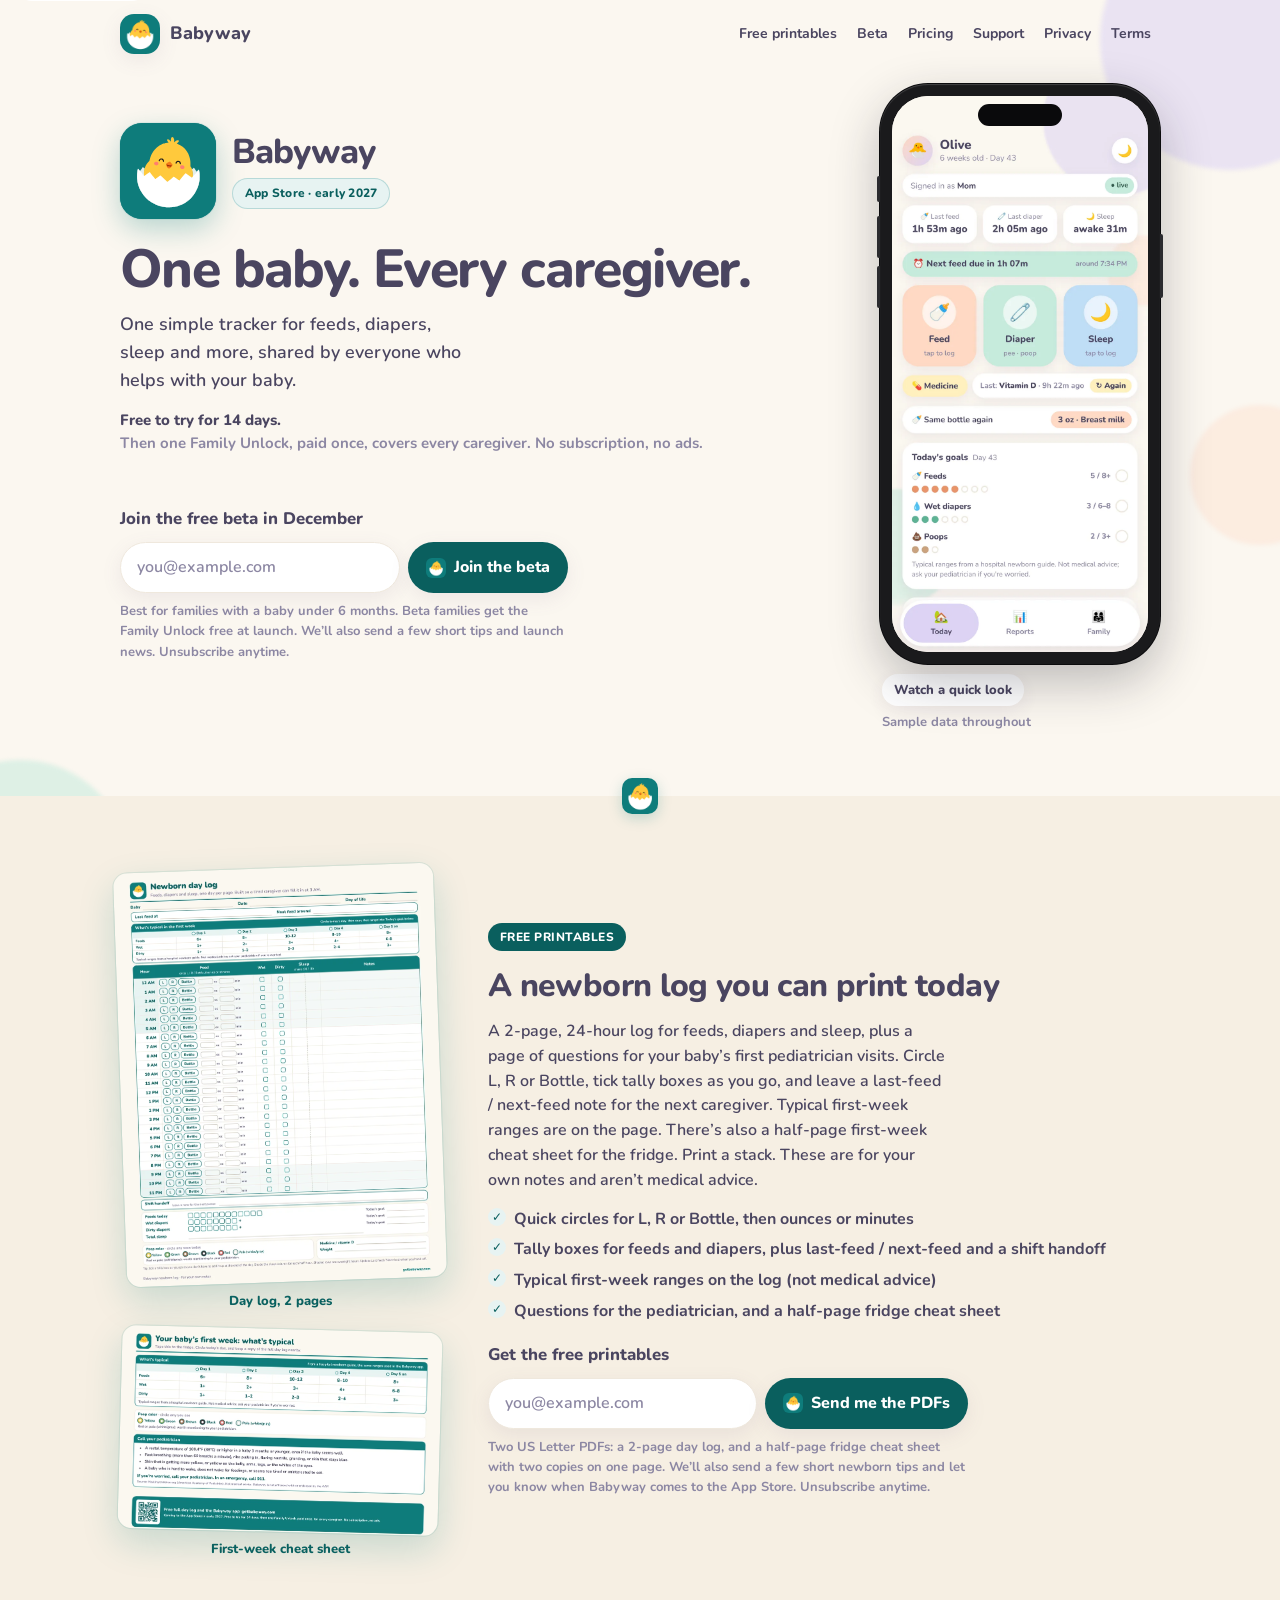
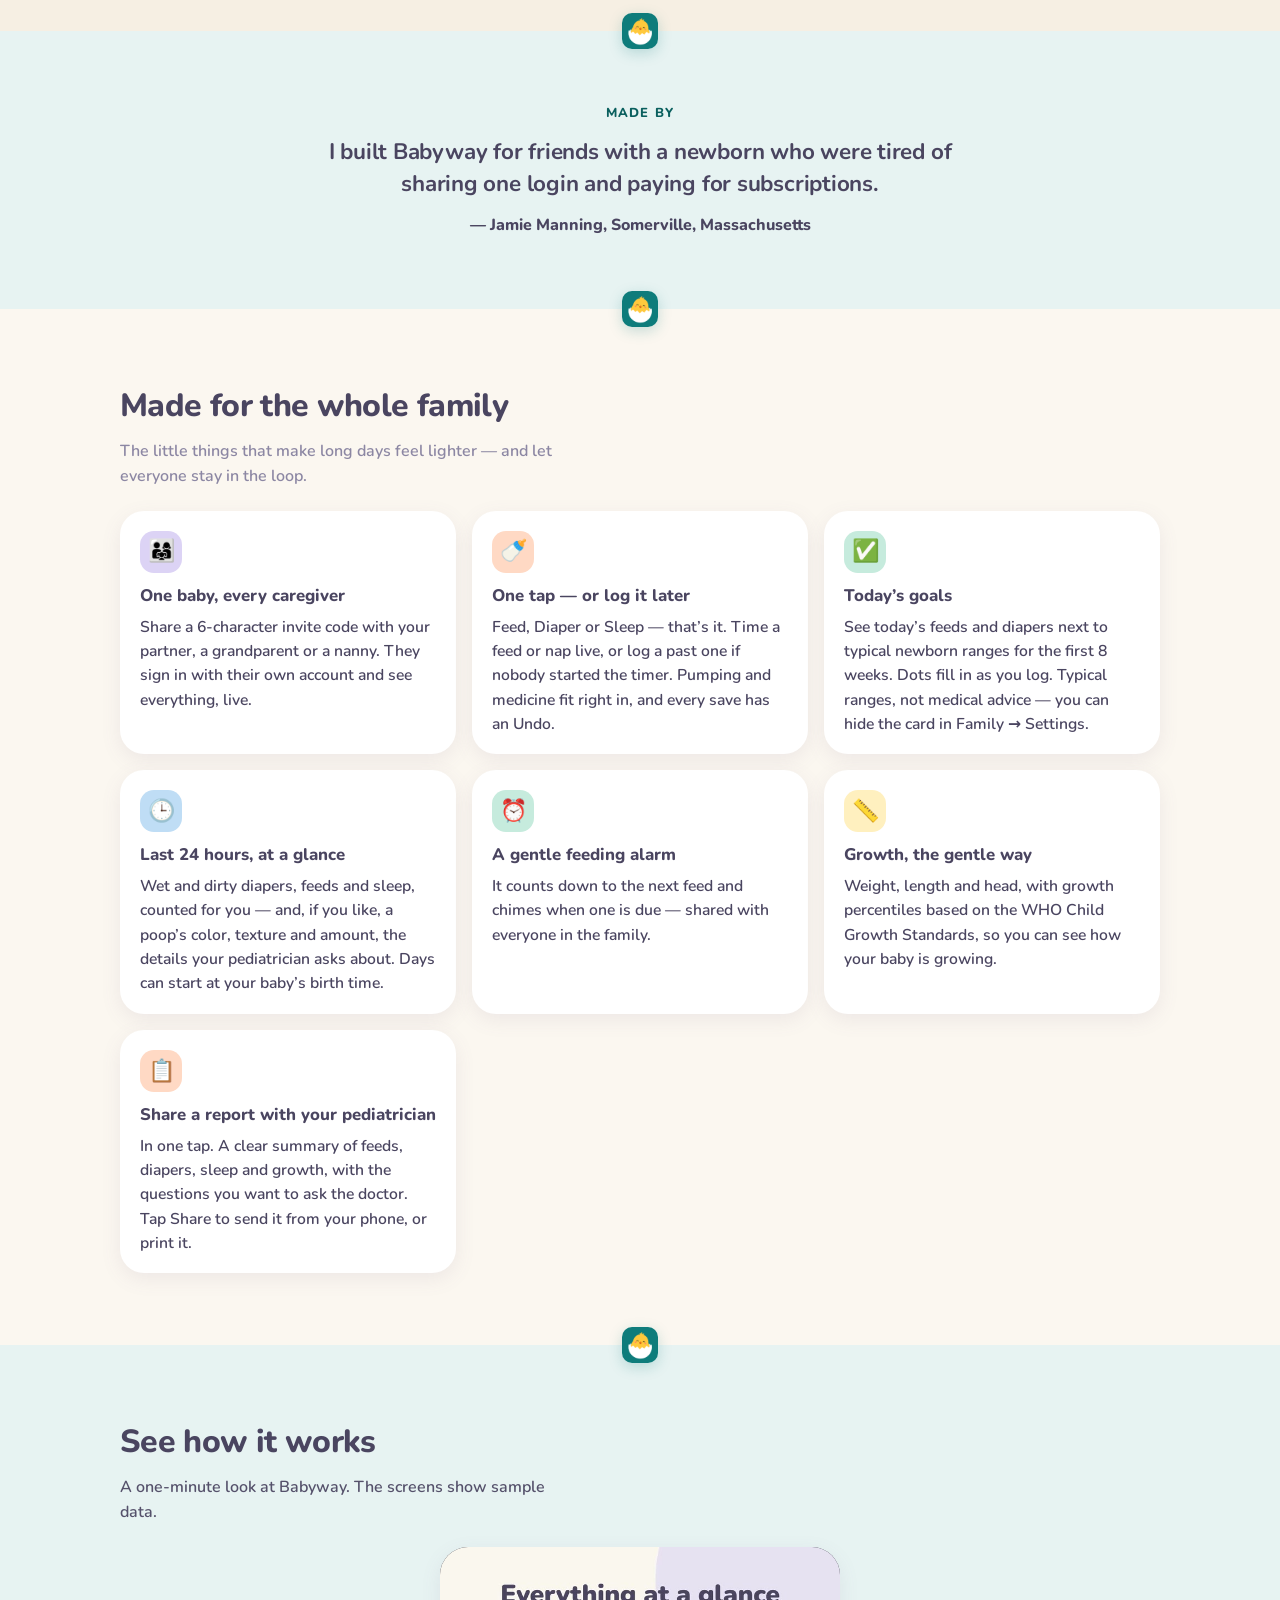
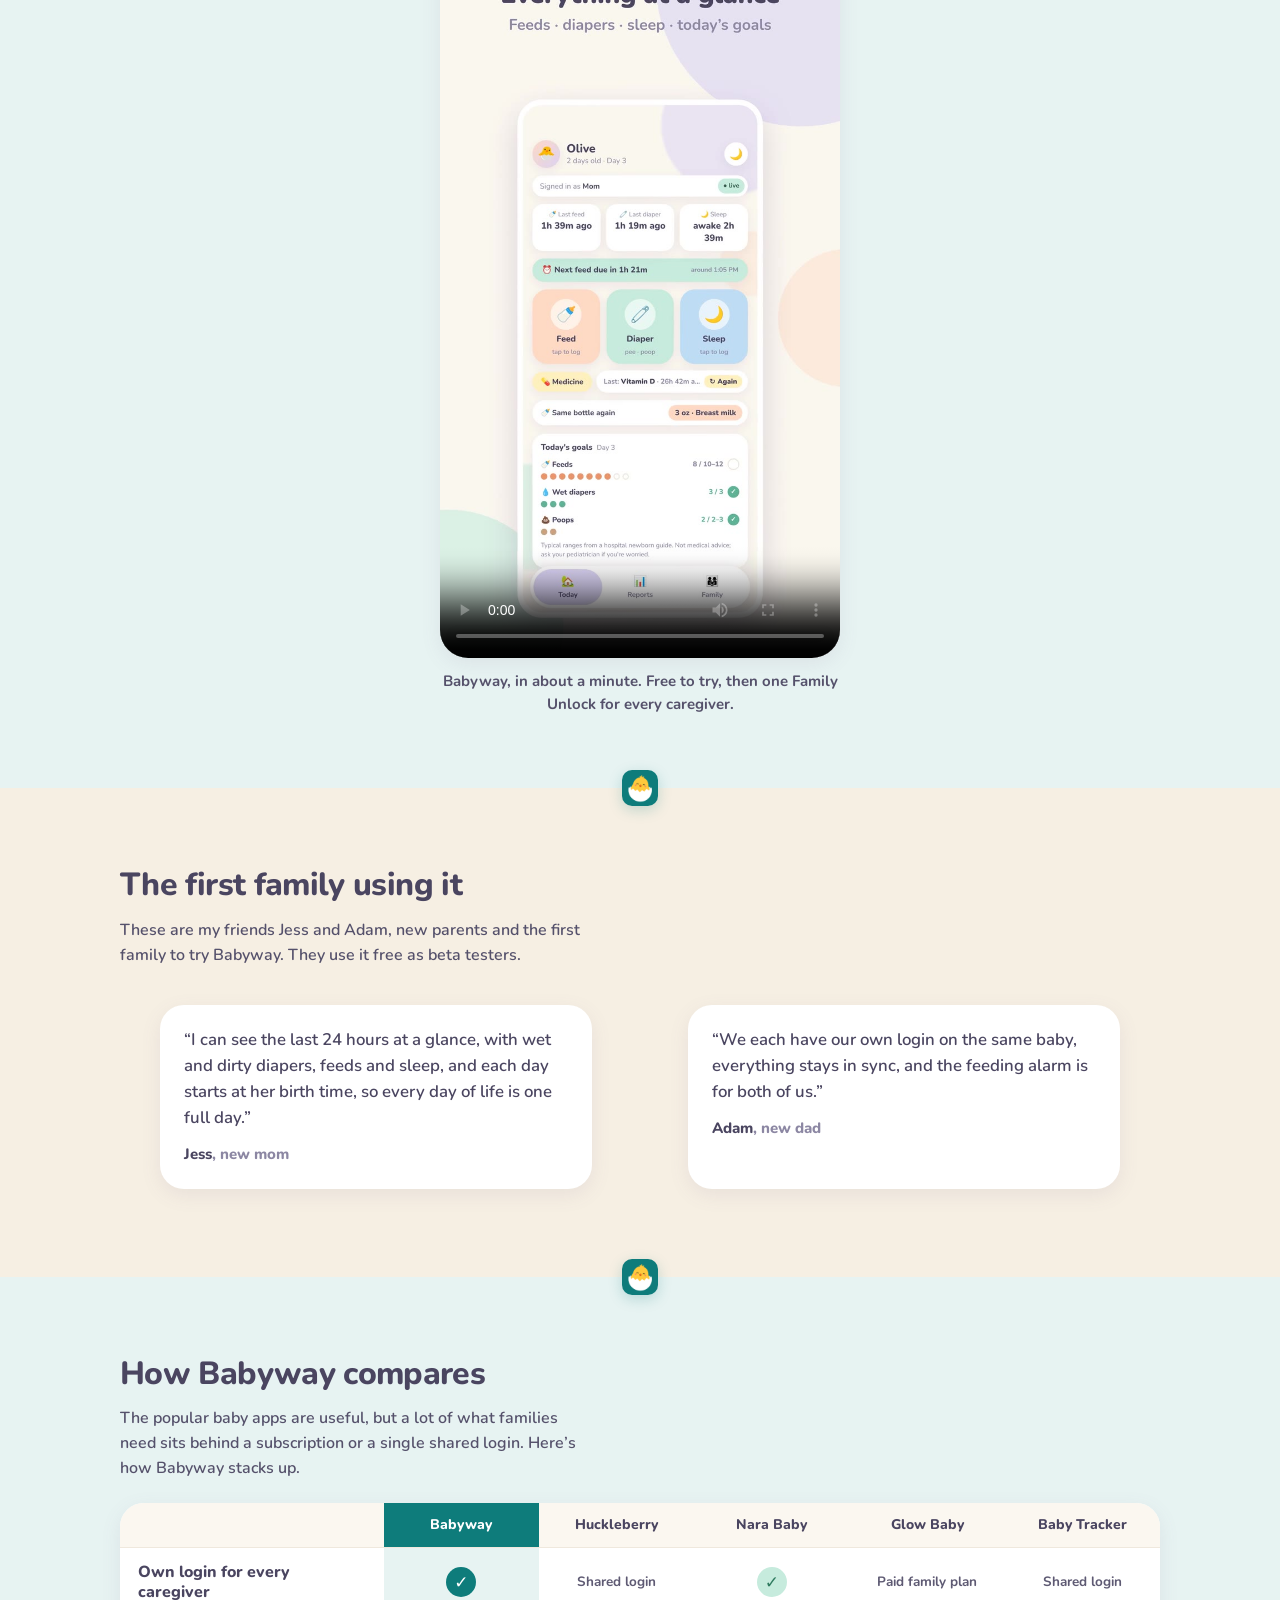
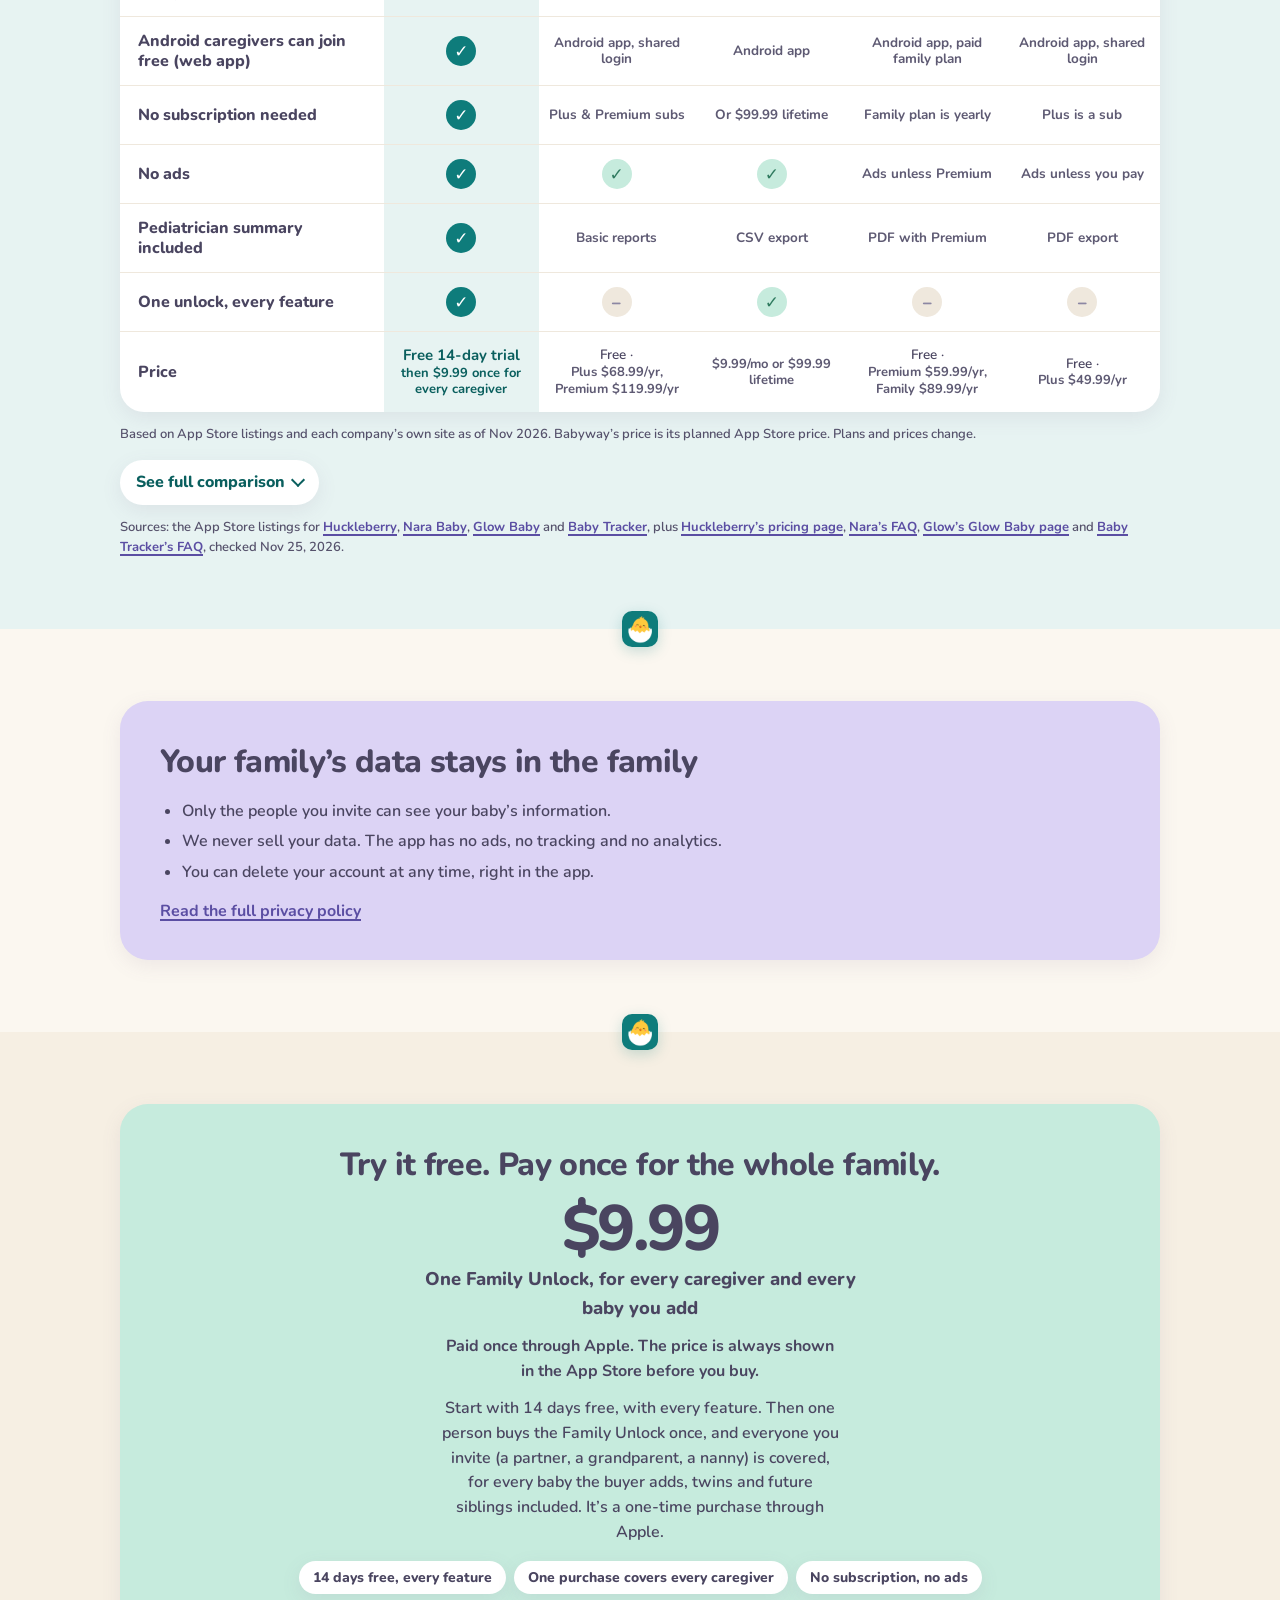
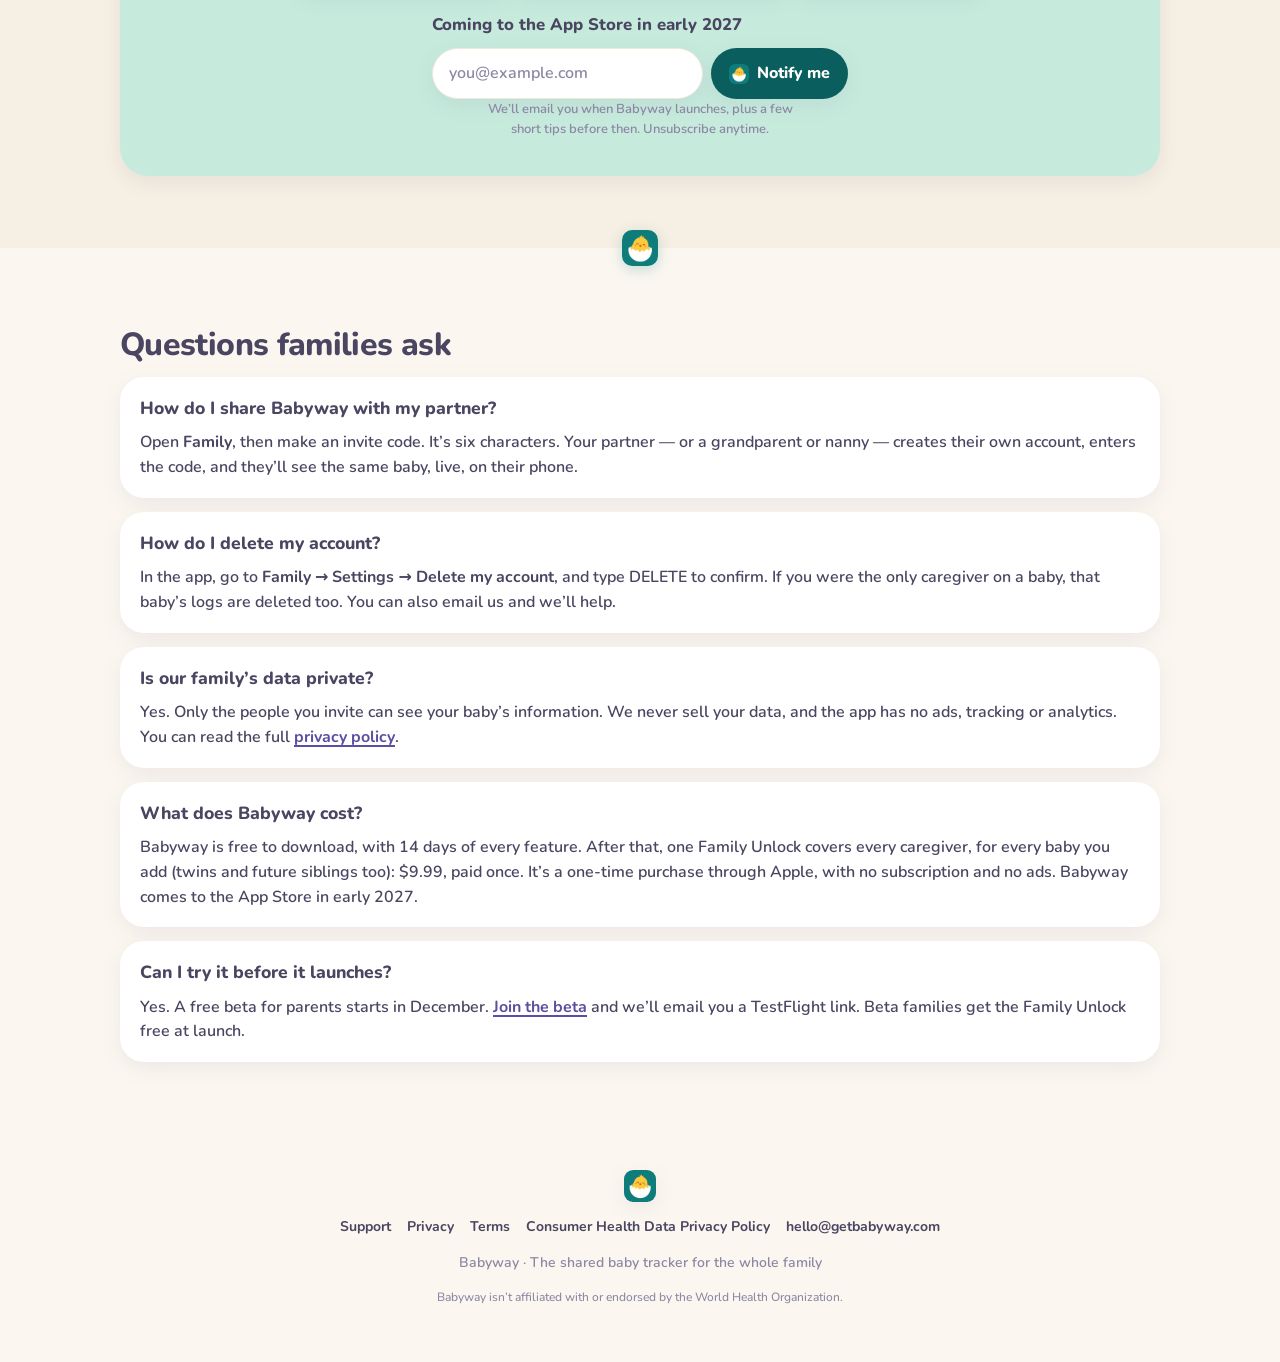
==== index.html @ 067d4baf "Ship newborn log v3 and the first-week fridge cheat sheet Replace the day-log PDF (same URL) with th" ====
<!DOCTYPE html>
<html lang="en">
<head>
<meta charset="UTF-8">
<meta name="viewport" content="width=device-width, initial-scale=1, viewport-fit=cover">
<meta name="color-scheme" content="light only">
<meta name="theme-color" content="#FBF7F0">
<meta name="theme-color" content="#FBF7F0" media="(prefers-color-scheme: light)">
<meta name="theme-color" content="#FBF7F0" media="(prefers-color-scheme: dark)">
<title>Babyway · The shared baby tracker for the whole family</title>
<meta name="description" content="Babyway is a simple baby tracker for feeds, diapers, sleep, pumping and medicine. One shared profile for every caregiver, with live timers or past-entry logging, daily goals for the first 8 weeks, live sync, a feeding alarm, growth charts and a pediatrician report you can share. Free to try for 14 days, then one Family Unlock covers every caregiver. Coming to the App Store in early 2027 · No subscription, no ads.">
<link rel="canonical" href="https://getbabyway.com/">
<meta property="og:type" content="website">
<meta property="og:site_name" content="Babyway">
<meta property="og:title" content="Babyway · The shared baby tracker for the whole family">
<meta property="og:description" content="One shared baby profile for every caregiver. Feeds, diapers and sleep in one tap. Free to try for 14 days, then one Family Unlock for the whole family. Coming to the App Store in early 2027 · No subscription, no ads.">
<meta property="og:url" content="https://getbabyway.com/">
<meta property="og:image" content="https://getbabyway.com/img/og-early-2027.png">
<meta property="og:image:width" content="1200">
<meta property="og:image:height" content="630">
<meta property="og:image:alt" content="Babyway — a simple, shared baby tracker for the whole family. Free to try, then one unlock for every caregiver. Coming to the App Store in early 2027.">
<meta name="twitter:card" content="summary_large_image">
<meta name="twitter:title" content="Babyway · The shared baby tracker for the whole family">
<meta name="twitter:description" content="One shared baby profile for every caregiver. Feeds, diapers and sleep in one tap. Free to try for 14 days, then one Family Unlock for the whole family. Coming to the App Store in early 2027 · No subscription, no ads.">
<meta name="twitter:image" content="https://getbabyway.com/img/og-early-2027.png">
<!-- Once the app is live on the App Store, uncomment the next line and replace APP_ID with the numeric Apple ID from App Store Connect (App Information → Apple ID). This shows Safari's "Open in App Store" banner on iPhone. Do not turn it on before that ID exists. -->
<!-- <meta name="apple-itunes-app" content="app-id=APP_ID"> -->
<link rel="icon" href="favicon.ico" sizes="any">
<link rel="icon" href="icons/icon-192.png" type="image/png">
<link rel="apple-touch-icon" href="icons/apple-touch-icon.png">
<link rel="stylesheet" href="styles.css?v=10">
</head>
<body>
<div class="blob b1" aria-hidden="true"></div>
<div class="blob b2" aria-hidden="true"></div>
<div class="blob b3" aria-hidden="true"></div>
<a class="skip" href="#main">Skip to content</a>

<div class="wrap">
  <header class="site-header">
    <a class="brand" href="./">
      <img src="icons/icon-192.png" width="40" height="40" alt="">
      Babyway
    </a>
    <nav aria-label="Primary">
      <a href="#printable">Free printables</a>
      <a href="#beta">Beta</a>
      <a href="#pricing">Pricing</a>
      <a href="support.html">Support</a>
      <a href="privacy.html">Privacy</a>
      <a href="terms.html">Terms</a>
    </nav>
  </header>
</div>

<main id="main">
  <section class="band band-hero">
    <div class="wrap hero">
      <div class="hero-copy">
        <div class="lockup">
          <img class="lockup-icon" src="icons/babyway-icon.svg" width="96" height="96" alt="The Babyway app icon: a smiling yellow chick on a teal background.">
          <div class="lockup-text">
            <p class="lockup-name">Babyway</p>
            <p class="coming-pill">App Store · early 2027</p>
          </div>
        </div>
        <h1>One baby. Every caregiver.</h1>
        <p class="lede">One simple tracker for feeds, diapers, sleep and more, shared by everyone who helps with your baby.</p>
        <p class="price-hint"><b>Free to try for 14 days.</b><br>Then one Family Unlock, paid once, covers every caregiver. No subscription, no ads.</p>
      </div>
      <div class="demo-wrap">
        <div class="iphone">
          <span class="iphone-btn iphone-silent" aria-hidden="true"></span>
          <span class="iphone-btn iphone-vol-up" aria-hidden="true"></span>
          <span class="iphone-btn iphone-vol-down" aria-hidden="true"></span>
          <span class="iphone-btn iphone-power" aria-hidden="true"></span>
          <div class="iphone-screen">
            <img id="demo-shot" src="img/shot-today.webp" width="800" height="1738" alt="Babyway’s Today screen, using sample data only: last feed, last diaper and sleep, today’s goals, and one-tap buttons for Feed, Diaper and Sleep.">
            <video id="demo" hidden muted loop playsinline preload="metadata" poster="img/demo-poster.jpg?v=5" width="780" height="1510" aria-label="A short looping look at Babyway, using sample data only: one-tap logging, today’s goals, logging a past feed, days that start at birth time, a feeding alarm, growth charts and a pediatrician summary.">
              <source src="img/demo-loop.mp4?v=5" type="video/mp4">
            </video>
          </div>
          <span class="iphone-island" aria-hidden="true"></span>
        </div>
        <button type="button" class="demo-toggle" data-for="demo">Watch a quick look</button>
        <p class="demo-note">Sample data throughout</p>
      </div>
      <form class="launch-form launch-form-hero" id="beta" data-source="beta" data-thanks="Thanks! You’re on the beta list. When the beta opens in December, we’ll email you a link to try Babyway with TestFlight, Apple’s app for testing new apps." novalidate>
        <p class="launch-heading">Join the free beta in December</p>
        <div class="launch-row">
          <label class="sr-only" for="launch-email-hero">Email address</label>
          <input type="email" id="launch-email-hero" name="email" required autocomplete="email" inputmode="email" placeholder="you@example.com" maxlength="254" spellcheck="false">
          <button type="submit">
            <img src="icons/icon-192.png" width="20" height="20" alt="">
            Join the beta
          </button>
        </div>
        <p class="launch-note">Best for families with a baby under 6 months. Beta families get the Family Unlock free at launch. We’ll also send a few short tips and launch news. Unsubscribe anytime.</p>
        <p class="launch-status" role="status" aria-live="polite"></p>
      </form>
    </div>
  </section>


  <section class="band band-warm" id="printable" aria-labelledby="printable-title">
    <div class="chick-mark" aria-hidden="true"><img src="icons/icon-192.png" width="36" height="36" alt=""></div>
    <div class="wrap printable">
      <div class="printable-previews">
        <figure class="printable-preview">
          <img src="img/newborn-log-preview.webp?v=2" width="935" height="1210" loading="lazy" alt="Preview of the free Babyway newborn day log: a 24-hour grid with circles for left, right or bottle, tally boxes, a last-feed and next-feed handoff, and typical first-week ranges.">
          <figcaption>Day log, 2 pages</figcaption>
        </figure>
        <figure class="printable-preview preview-sheet">
          <img src="img/first-week-cheat-sheet-preview.webp?v=1" width="935" height="592" loading="lazy" alt="Preview of the free Babyway first-week cheat sheet: typical feed and diaper ranges, a poop-color key, and a short list of when to call your pediatrician.">
          <figcaption>First-week cheat sheet</figcaption>
        </figure>
      </div>
      <div class="printable-copy">
        <p class="printable-kicker">Free printables</p>
        <h2 id="printable-title">A newborn log you can print today</h2>
        <p class="printable-lede">A 2-page, 24-hour log for feeds, diapers and sleep, plus a page of questions for your baby’s first pediatrician visits. Circle L, R or Bottle, tick tally boxes as you go, and leave a last-feed / next-feed note for the next caregiver. Typical first-week ranges are on the page. There’s also a half-page first-week cheat sheet for the fridge. Print a stack. These are for your own notes and aren’t medical advice.</p>
        <ul class="printable-list">
          <li>Quick circles for L, R or Bottle, then ounces or minutes</li>
          <li>Tally boxes for feeds and diapers, plus last-feed / next-feed and a shift handoff</li>
          <li>Typical first-week ranges on the log (not medical advice)</li>
          <li>Questions for the pediatrician, and a half-page fridge cheat sheet</li>
        </ul>
        <form class="launch-form launch-form-printable" data-source="printable-log" data-download="downloads/babyway-newborn-log.pdf" novalidate>
          <p class="launch-heading">Get the free printables</p>
          <div class="launch-row">
            <label class="sr-only" for="launch-email-printable">Email address</label>
            <input type="email" id="launch-email-printable" name="email" required autocomplete="email" inputmode="email" placeholder="you@example.com" maxlength="254" spellcheck="false">
            <button type="submit">
              <img src="icons/icon-192.png" width="20" height="20" alt="">
              Send me the PDFs
            </button>
          </div>
          <p class="launch-note">Two US Letter PDFs: a 2-page day log, and a half-page fridge cheat sheet with two copies on one page. We’ll also send a few short newborn tips and let you know when Babyway comes to the App Store. Unsubscribe anytime.</p>
          <p class="launch-status" role="status" aria-live="polite"></p>
          <p class="launch-download" hidden>
            <a href="downloads/babyway-newborn-log.pdf?v=3" download>Download the newborn log (PDF)</a>
            <a href="downloads/first-week-cheat-sheet.pdf?v=1" download>Download the first-week cheat sheet (PDF)</a>
          </p>
        </form>
      </div>
    </div>
  </section>

  <section class="band band-teal" aria-labelledby="madeby-title">
    <div class="chick-mark" aria-hidden="true"><img src="icons/icon-192.png" width="36" height="36" alt=""></div>
    <div class="wrap">
      <div class="madeby">
        <h2 id="madeby-title">Made by</h2>
        <blockquote>
          <p>I built Babyway for friends with a newborn who were tired of sharing one login and paying for subscriptions.</p>
          <footer>— Jamie Manning, Somerville, Massachusetts</footer>
        </blockquote>
      </div>
    </div>
  </section>

  <section class="band band-cream" aria-labelledby="features-title">
    <div class="chick-mark" aria-hidden="true"><img src="icons/icon-192.png" width="36" height="36" alt=""></div>
    <div class="wrap">
      <h2 id="features-title">Made for the whole family</h2>
      <p class="intro">The little things that make long days feel lighter — and let everyone stay in the loop.</p>
      <div class="features">
        <article class="feature">
          <div class="icon i-lav" aria-hidden="true">👨‍👩‍👧</div>
          <h3>One baby, every caregiver</h3>
          <p>Share a 6-character invite code with your partner, a grandparent or a nanny. They sign in with their own account and see everything, live.</p>
        </article>
        <article class="feature">
          <div class="icon i-peach" aria-hidden="true">🍼</div>
          <h3>One tap — or log it later</h3>
          <p>Feed, Diaper or Sleep — that’s it. Time a feed or nap live, or log a past one if nobody started the timer. Pumping and medicine fit right in, and every save has an Undo.</p>
        </article>
        <article class="feature">
          <div class="icon i-mint" aria-hidden="true">✅</div>
          <h3>Today’s goals</h3>
          <p>See today’s feeds and diapers next to typical newborn ranges for the first 8 weeks. Dots fill in as you log. Typical ranges, not medical advice — you can hide the card in Family → Settings.</p>
        </article>
        <article class="feature">
          <div class="icon i-blue" aria-hidden="true">🕒</div>
          <h3>Last 24 hours, at a glance</h3>
          <p>Wet and dirty diapers, feeds and sleep, counted for you — and, if you like, a poop’s color, texture and amount, the details your pediatrician asks about. Days can start at your baby’s birth time.</p>
        </article>
        <article class="feature">
          <div class="icon i-mint" aria-hidden="true">⏰</div>
          <h3>A gentle feeding alarm</h3>
          <p>It counts down to the next feed and chimes when one is due — shared with everyone in the family.</p>
        </article>
        <article class="feature">
          <div class="icon i-yellow" aria-hidden="true">📏</div>
          <h3>Growth, the gentle way</h3>
          <p>Weight, length and head, with growth percentiles based on the WHO Child Growth Standards, so you can see how your baby is growing.</p>
        </article>
        <article class="feature">
          <div class="icon i-peach" aria-hidden="true">📋</div>
          <h3>Share a report with your pediatrician</h3>
          <p>In one tap. A clear summary of feeds, diapers, sleep and growth, with the questions you want to ask the doctor. Tap Share to send it from your phone, or print it.</p>
        </article>
      </div>
    </div>
  </section>

  <section class="band band-teal" aria-labelledby="film-title">
    <div class="chick-mark" aria-hidden="true"><img src="icons/icon-192.png" width="36" height="36" alt=""></div>
    <div class="wrap">
      <h2 id="film-title">See how it works</h2>
      <p class="intro">A one-minute look at Babyway. The screens show sample data.</p>
      <figure class="film">
        <video controls playsinline preload="metadata" poster="video/explainer-poster.jpg?v=7" width="720" height="1280">
          <source src="video/explainer.mp4?v=7" type="video/mp4">
          Sorry, your browser can’t play this video.
        </video>
        <figcaption>Babyway, in about a minute. Free to try, then one Family Unlock for every caregiver.</figcaption>
      </figure>
    </div>
  </section>

  <section class="band band-warm testimonials" id="testimonials" aria-labelledby="testimonials-title">
    <div class="chick-mark" aria-hidden="true"><img src="icons/icon-192.png" width="36" height="36" alt=""></div>
    <div class="wrap">
      <h2 id="testimonials-title">The first family using it</h2>
      <p class="intro">These are my friends Jess and Adam, new parents and the first family to try Babyway. They use it free as beta testers.</p>
      <div class="quotes">
        <blockquote class="quote">
          <p>I can see the last 24 hours at a glance, with wet and dirty diapers, feeds and sleep, and each day starts at her birth time, so every day of life is one full day.</p>
          <footer><cite>Jess</cite>, new mom</footer>
        </blockquote>
        <blockquote class="quote">
          <p>We each have our own login on the same baby, everything stays in sync, and the feeding alarm is for both of us.</p>
          <footer><cite>Adam</cite>, new dad</footer>
        </blockquote>
      </div>
    </div>
  </section>

  <section class="band band-teal" aria-labelledby="compare-title">
    <div class="chick-mark" aria-hidden="true"><img src="icons/icon-192.png" width="36" height="36" alt=""></div>
    <div class="wrap">
      <h2 id="compare-title">How Babyway compares</h2>
      <p class="intro">The popular baby apps are useful, but a lot of what families need sits behind a subscription or a single shared login. Here’s how Babyway stacks up.</p>
<!--
  Comparison sources, checked November 25, 2026. Re-check before changing any cell.
  Huckleberry
    - App Store listing (description + in-app purchases: Plus $11.99/mo or $68.99/yr, Premium $14.99/mo or $119.99/yr): https://apps.apple.com/us/app/huckleberry-baby-tracker/id1169136078
    - Pricing page + FAQ ("caregivers can sign in to the same account on each phone"; subscriptions auto-renew; Enhanced Reports are Plus/Premium): https://huckleberrycare.com/pricing
    - No ads: Google Play listing shows no "Contains ads" label: https://play.google.com/store/apps/details?id=com.huckleberry_labs.app
  Nara Baby
    - FAQ ($9.99/month or $99.99 one-time lifetime; 7-day trial, can't add new logs without paying; unlimited caregivers; each user should register their own email and password; ad-free; no additional premium tiers; CSV export): https://nara.com/pages/nara-baby-app-faqs
    - App Store listing: https://apps.apple.com/us/app/nara-baby-pregnancy-tracker/id1444639029
  Glow Baby
    - App Store listing (Premium $59.99/yr, $29.99/3 mo, $79.99 lifetime; auto-renewing): https://apps.apple.com/us/app/glow-baby-tracker-growth-app/id1077177456
    - Glow Baby page + FAQ (Premium = ad-free experience and PDF/CSV export; a Premium Family Plan, about $90/yr, is required to add a second caregiver): https://wp.glowing.com/glow-baby-app
    - Help center, Family Plan $89.99/yr: https://prod-zammad.glowing.net/help/en-us/25-premium-related-questions/119-how-much-does-glow-premium-cost
    - Help center, caregiver needs Premium Family Plan: https://prod-zammad.glowing.net/help/en-us/24-partner-caregiver/110-do-i-have-to-have-a-premium-subscription-to-add-a-caregiver
  Baby Tracker (Nighp)
    - App Store listing (core tracking free; Plus is an auto-renewing subscription that adds ad-free tracking + cues; Remove Ads $4.99, Plus $5.99/mo or $49.99/yr; export records as PDF): https://apps.apple.com/us/app/baby-tracker-newborn-log/id779656557
    - FAQ (sync: every device joins the sync group with the same email and password; full version removes ads): https://nighp.com/babytracker/babytracker_faq.html
  Android apps (checked Nov 25, 2026): Huckleberry https://play.google.com/store/apps/details?id=com.huckleberry_labs.app ; Nara Baby https://play.google.com/store/apps/details?id=com.naraorganics.nara ; Glow Baby https://play.google.com/store/apps/details?id=com.glow.android.baby ; Baby Tracker (Nighp) https://play.google.com/store/apps/details?id=com.nighp.babytracker_android (FAQ: syncs iOS and Android devices in one sync group).
  Babyway: free 14-day trial, then one Family Unlock (in-app purchase) for every caregiver and every baby the buyer adds; no ads; own account per caregiver with invite code; pediatrician summary. Android caregivers join with an invite code in the free web app (https://jamiejmann.github.io/little-days/), tested end to end on Nov 25, 2026 with throwaway accounts (Pixel 7 emulation: sign up, join, log); caregivers never pay under the Family Unlock plan.
  Not added yet: "Export all your data anytime". The iOS app's CSV button does nothing in shipped builds and only exported 31 days; fixed on little-days branch ios-export-fix, not shipped.
-->
      <div class="checks" role="table" aria-labelledby="compare-title" aria-describedby="checks-foot">
        <div class="checks-head" role="row">
          <span class="checks-corner" role="columnheader"><span class="sr-only">What you get</span></span>
          <span class="is-us" role="columnheader">Babyway</span>
          <span role="columnheader">Huckle&shy;berry</span>
          <span role="columnheader">Nara Baby</span>
          <span role="columnheader">Glow Baby</span>
          <span role="columnheader">Baby Tracker</span>
        </div>
        <div class="checks-row" role="row">
          <span class="checks-label" role="rowheader">Own login for every caregiver</span>
          <span class="is-us" role="cell"><i class="yes" aria-hidden="true">✓</i><span class="sr-only">Yes</span></span>
          <span role="cell"><em>Shared login</em></span>
          <span role="cell"><i class="yes" aria-hidden="true">✓</i><span class="sr-only">Yes</span></span>
          <span role="cell"><em>Paid family plan</em></span>
          <span role="cell"><em>Shared login</em></span>
        </div>
        <div class="checks-row" role="row">
          <span class="checks-label" role="rowheader">Android caregivers can join free (web app)</span>
          <span class="is-us" role="cell"><i class="yes" aria-hidden="true">✓</i><span class="sr-only">Yes, in the free web app</span></span>
          <span role="cell"><em>Android app, shared login</em></span>
          <span role="cell"><em>Android app</em></span>
          <span role="cell"><em>Android app, paid family plan</em></span>
          <span role="cell"><em>Android app, shared login</em></span>
        </div>
        <div class="checks-row" role="row">
          <span class="checks-label" role="rowheader">No subscription needed</span>
          <span class="is-us" role="cell"><i class="yes" aria-hidden="true">✓</i><span class="sr-only">Yes</span></span>
          <span role="cell"><em>Plus &amp; Premium subs</em></span>
          <span role="cell"><em>Or $99.99 lifetime</em></span>
          <span role="cell"><em>Family plan is yearly</em></span>
          <span role="cell"><em>Plus is a sub</em></span>
        </div>
        <div class="checks-row" role="row">
          <span class="checks-label" role="rowheader">No ads</span>
          <span class="is-us" role="cell"><i class="yes" aria-hidden="true">✓</i><span class="sr-only">Yes</span></span>
          <span role="cell"><i class="yes" aria-hidden="true">✓</i><span class="sr-only">Yes</span></span>
          <span role="cell"><i class="yes" aria-hidden="true">✓</i><span class="sr-only">Yes</span></span>
          <span role="cell"><em>Ads unless Premium</em></span>
          <span role="cell"><em>Ads unless you pay</em></span>
        </div>
        <div class="checks-row" role="row">
          <span class="checks-label" role="rowheader">Pediatrician summary included</span>
          <span class="is-us" role="cell"><i class="yes" aria-hidden="true">✓</i><span class="sr-only">Yes</span></span>
          <span role="cell"><em>Basic reports</em></span>
          <span role="cell"><em>CSV export</em></span>
          <span role="cell"><em>PDF with Premium</em></span>
          <span role="cell"><em>PDF export</em></span>
        </div>
        <div class="checks-row" role="row">
          <span class="checks-label" role="rowheader">One unlock, every feature</span>
          <span class="is-us" role="cell"><i class="yes" aria-hidden="true">✓</i><span class="sr-only">Yes</span></span>
          <span role="cell"><i class="no" aria-hidden="true">–</i><span class="sr-only">No, Plus and Premium tiers</span></span>
          <span role="cell"><i class="yes" aria-hidden="true">✓</i><span class="sr-only">Yes, once you pay</span></span>
          <span role="cell"><i class="no" aria-hidden="true">–</i><span class="sr-only">No, Premium tier</span></span>
          <span role="cell"><i class="no" aria-hidden="true">–</i><span class="sr-only">No, Plus tier</span></span>
        </div>
        <div class="checks-row checks-price" role="row">
          <span class="checks-label" role="rowheader">Price</span>
          <!-- Babyway's price: the ONLY place it appears in this comparison. Edit here if pricing changes. -->
          <span class="is-us" role="cell"><b>Free 14-day trial</b> <small>then $9.99 once for every caregiver</small></span>
          <span role="cell">Free · <small>Plus $68.99/yr, Premium $119.99/yr</small></span>
          <span role="cell"><small>$9.99/mo or $99.99 lifetime</small></span>
          <span role="cell">Free · <small>Premium $59.99/yr, Family $89.99/yr</small></span>
          <span role="cell">Free · <small>Plus $49.99/yr</small></span>
        </div>
      </div>
      <p class="compare-caption" id="checks-foot">Based on App Store listings and each company’s own site as of Nov 2026. Babyway’s price is its planned App Store price. Plans and prices change.</p>

      <details class="compare-details">
        <summary>See full comparison</summary>
        <div class="detail-cards">
          <article class="detail-card is-us">
            <h3>Babyway</h3>
            <dl>
              <dt>Caregivers</dt><dd>Each person signs in with their <b>own account</b> and joins with a 6-character invite code.</dd>
              <dt>What’s included</dt><dd>Feeds, diapers, sleep, pumping and medicine (live timer or log a past entry), last-24-hour counts, daily goals for the first 8 weeks, a feeding alarm, growth charts and a pediatrician summary.</dd>
              <dt>Ads and upgrades</dt><dd>No ads, no subscriptions. Free for 14 days, then one Family Unlock covers every caregiver, for every baby you add (twins and future siblings too).</dd>
            </dl>
          </article>
          <article class="detail-card">
            <h3>Huckleberry</h3>
            <dl>
              <dt>Caregivers</dt><dd>Free sync across phones. Caregivers sign in to the <b>same account</b> on each phone.</dd>
              <dt>What’s included</dt><dd>Free tracking for sleep, feeds, diapers, pumping and more, with basic reports. SweetSpot sleep predictions, Insights, Enhanced Reports and AI logging need Plus; the Berry AI chat and sleep plans need Premium.</dd>
              <dt>Ads and upgrades</dt><dd>No ads. Plus ($11.99/mo or $68.99/yr) and Premium ($14.99/mo or $119.99/yr) auto-renew.</dd>
            </dl>
          </article>
          <article class="detail-card">
            <h3>Nara Baby</h3>
            <dl>
              <dt>Caregivers</dt><dd>Unlimited caregivers, each with their own login. One plan covers the family.</dd>
              <dt>What’s included</dt><dd>Everything, once you pay. After the 7-day trial you can view and export old logs but can’t add new ones without a plan.</dd>
              <dt>Ads and upgrades</dt><dd>No ads, no extra tiers. $9.99 a month or $99.99 lifetime.</dd>
            </dl>
          </article>
          <article class="detail-card">
            <h3>Glow Baby</h3>
            <dl>
              <dt>Caregivers</dt><dd>Adding a second caregiver needs the Premium Family Plan ($89.99/yr). Each caregiver then has their own login.</dd>
              <dt>What’s included</dt><dd>Free tracking for feeds, diapers, sleep, pumping and growth. Reports, PDF/CSV export and an ad-free experience come with Premium.</dd>
              <dt>Ads and upgrades</dt><dd>Free version has ads. Premium is $59.99/yr or $29.99 per 3 months (auto-renew), or $79.99 lifetime.</dd>
            </dl>
          </article>
          <article class="detail-card">
            <h3>Baby Tracker <span class="by">by Nighp</span></h3>
            <dl>
              <dt>Caregivers</dt><dd>Free sync: every phone joins the same sync group with the <b>same email and password</b>.</dd>
              <dt>What’s included</dt><dd>Free tracking for feeds, sleep, diapers, pumping and growth, with PDF reports. Personalized timing cues need Plus.</dd>
              <dt>Ads and upgrades</dt><dd>Free version has ads. Remove Ads is $4.99; Plus ($5.99/mo or $49.99/yr) is an auto-renewing subscription.</dd>
            </dl>
          </article>
        </div>
      </details>
      <p class="compare-note">Sources: the App Store listings for <a href="https://apps.apple.com/us/app/huckleberry-baby-tracker/id1169136078">Huckleberry</a>, <a href="https://apps.apple.com/us/app/nara-baby-pregnancy-tracker/id1444639029">Nara Baby</a>, <a href="https://apps.apple.com/us/app/glow-baby-tracker-growth-app/id1077177456">Glow Baby</a> and <a href="https://apps.apple.com/us/app/baby-tracker-newborn-log/id779656557">Baby Tracker</a>, plus <a href="https://huckleberrycare.com/pricing">Huckleberry’s pricing page</a>, <a href="https://nara.com/pages/nara-baby-app-faqs">Nara’s FAQ</a>, <a href="https://wp.glowing.com/glow-baby-app">Glow’s Glow Baby page</a> and <a href="https://nighp.com/babytracker/babytracker_faq.html">Baby Tracker’s FAQ</a>, checked Nov 25, 2026.</p>
    </div>
  </section>

  <section class="band band-cream" aria-labelledby="privacy-title">
    <div class="chick-mark" aria-hidden="true"><img src="icons/icon-192.png" width="36" height="36" alt=""></div>
    <div class="wrap">
      <div class="privacy">
        <h2 id="privacy-title">Your family’s data stays in the family</h2>
        <ul>
          <li>Only the people you invite can see your baby’s information.</li>
          <li>We never sell your data. The app has no ads, no tracking and no analytics.</li>
          <li>You can delete your account at any time, right in the app.</li>
        </ul>
        <p><a href="privacy.html">Read the full privacy policy</a></p>
      </div>
    </div>
  </section>

  <section class="band band-warm" id="pricing" aria-labelledby="price-title">
    <div class="chick-mark" aria-hidden="true"><img src="icons/icon-192.png" width="36" height="36" alt=""></div>
    <div class="wrap">
      <div class="pricing">
        <h2 id="price-title">Try it free. Pay once for the whole family.</h2>
        <p class="amount">$9.99</p>
        <p class="once">One Family Unlock, for every caregiver and every baby you add</p>
        <p class="founding">Paid once through Apple. The price is always shown in the App Store before you buy.</p>
        <p>Start with 14 days free, with every feature. Then one person buys the Family Unlock once, and everyone you invite (a partner, a grandparent, a nanny) is covered, for every baby the buyer adds, twins and future siblings included. It’s a one-time purchase through Apple.</p>
        <ul>
          <li>14 days free, every feature</li>
          <li>One purchase covers every caregiver</li>
          <li>No subscription, no ads</li>
        </ul>
        <form class="launch-form" id="notify" data-source="pricing" novalidate>
          <h3 class="launch-heading">Coming to the App Store in early 2027</h3>
          <div class="launch-row">
            <label class="sr-only" for="launch-email-pricing">Email address</label>
            <input type="email" id="launch-email-pricing" name="email" required autocomplete="email" inputmode="email" placeholder="you@example.com" maxlength="254" spellcheck="false">
            <button type="submit">
              <img src="icons/icon-192.png" width="20" height="20" alt="">
              Notify me
            </button>
          </div>
          <p class="launch-note">We’ll email you when Babyway launches, plus a few short tips before then. Unsubscribe anytime.</p>
          <p class="launch-status" role="status" aria-live="polite"></p>
        </form>
      </div>
    </div>
  </section>

  <section class="band band-cream" id="faq" aria-labelledby="faq-title">
    <div class="chick-mark" aria-hidden="true"><img src="icons/icon-192.png" width="36" height="36" alt=""></div>
    <div class="wrap">
      <h2 id="faq-title">Questions families ask</h2>
      <div class="faq">
        <article class="faq-item">
          <h3>How do I share Babyway with my partner?</h3>
          <p>Open <b>Family</b>, then make an invite code. It’s six characters. Your partner — or a grandparent or nanny — creates their own account, enters the code, and they’ll see the same baby, live, on their phone.</p>
        </article>
        <article class="faq-item">
          <h3>How do I delete my account?</h3>
          <p>In the app, go to <b>Family → Settings → Delete my account</b>, and type DELETE to confirm. If you were the only caregiver on a baby, that baby’s logs are deleted too. You can also email us and we’ll help.</p>
        </article>
        <article class="faq-item">
          <h3>Is our family’s data private?</h3>
          <p>Yes. Only the people you invite can see your baby’s information. We never sell your data, and the app has no ads, tracking or analytics. You can read the full <a href="privacy.html">privacy policy</a>.</p>
        </article>
        <article class="faq-item">
          <h3>What does Babyway cost?</h3>
          <p>Babyway is free to download, with 14 days of every feature. After that, one Family Unlock covers every caregiver, for every baby you add (twins and future siblings too): $9.99, paid once. It’s a one-time purchase through Apple, with no subscription and no ads. Babyway comes to the App Store in early 2027.</p>
        </article>
        <article class="faq-item">
          <h3>Can I try it before it launches?</h3>
          <p>Yes. A free beta for parents starts in December. <a href="#beta">Join the beta</a> and we’ll email you a TestFlight link. Beta families get the Family Unlock free at launch.</p>
        </article>
      </div>
    </div>
  </section>
</main>

<footer class="site-footer">
  <div class="wrap">
    <nav aria-label="Footer">
      <a href="support.html">Support</a>
      <a href="privacy.html">Privacy</a>
      <a href="terms.html">Terms</a>
      <a href="privacy.html#consumer-health-data">Consumer Health Data Privacy Policy</a>
      <a href="mailto:hello@getbabyway.com">hello@getbabyway.com</a>
    </nav>
    <p>Babyway · The shared baby tracker for the whole family</p>
    <p class="foot-note">Babyway isn’t affiliated with or endorsed by the World Health Organization.</p>
  </div>
</footer>
<script>
(function(){
  var video=document.getElementById('demo');
  var shot=document.getElementById('demo-shot');
  var btn=document.querySelector('.demo-toggle');
  if(!video||!btn) return;
  function showingVideo(){ return !video.hasAttribute('hidden'); }
  btn.addEventListener('click', function(){
    if(!showingVideo()){
      if(shot) shot.setAttribute('hidden','');
      video.removeAttribute('hidden');
      video.play();
      btn.textContent='Pause demo';
      return;
    }
    if(video.paused){ video.play(); btn.textContent='Pause demo'; }
    else { video.pause(); btn.textContent='Play demo'; }
  });
})();
</script>

<script>
(function(){
  var ENDPOINT='https://dpuzbskjivrbfapadewy.supabase.co/rest/v1/launch_signups';
  var KEY='sb_publishable_D4r76K6cH2xcEhwnJYyNMw_JSJKhg4k';
  var EMAIL_RE=/^[^\s@]+@[^\s@]+\.[^\s@]+$/;
  var THANKS="You’re on the list. We’ll email you when Babyway launches, plus a few short tips before then. Unsubscribe anytime.";
  var FAIL="Something went wrong. Please try again, or email hello@getbabyway.com.";

  function status(form, msg, kind){
    var el=form.querySelector('.launch-status');
    if(!el) return;
    el.textContent=msg;
    el.className='launch-status'+(kind?(' is-'+kind):'');
  }

  function done(form){
    form.classList.add('is-done');
    var row=form.querySelector('.launch-row');
    var note=form.querySelector('.launch-note');
    if(row) row.hidden=true;
    if(note) note.hidden=true;
    var btn=form.querySelector('button[type="submit"]');
    if(btn) btn.disabled=true;
    var dl=form.querySelector('.launch-download');
    if(dl){
      status(form, "Thanks! Your printables are ready. We’ll send a few short tips and let you know when Babyway launches.", 'ok');
      dl.hidden=false;
      var a=dl.querySelector('a'); if(a) a.focus();
    } else {
      status(form, form.getAttribute('data-thanks')||THANKS, 'ok');
    }
  }

  function onSubmit(e){
    e.preventDefault();
    var form=e.currentTarget;
    if(form.classList.contains('is-done')) return;
    var input=form.querySelector('input[name="email"]');
    var btn=form.querySelector('button[type="submit"]');
    var email=((input&&input.value)||'').trim().toLowerCase();
    if(!EMAIL_RE.test(email)||email.length>254){
      if(input){ input.classList.add('is-invalid'); input.focus(); }
      status(form, 'Please enter a valid email address.', 'error');
      return;
    }
    if(input) input.classList.remove('is-invalid');
    if(btn) btn.disabled=true;
    status(form, 'Saving…', '');
    fetch(ENDPOINT,{
      method:'POST',
      headers:{
        'apikey':KEY,
        'Authorization':'Bearer '+KEY,
        'Content-Type':'application/json',
        'Prefer':'return=minimal'
      },
      body:JSON.stringify({email:email, source:form.getAttribute('data-source')||'site'})
    }).then(function(res){
      if(res.ok||res.status===409){ done(form); return; }
      throw new Error('http '+res.status);
    }).catch(function(){
      if(btn) btn.disabled=false;
      status(form, FAIL, 'error');
    });
  }

  document.querySelectorAll('form.launch-form').forEach(function(form){
    form.addEventListener('submit', onSubmit);
    var input=form.querySelector('input[name="email"]');
    if(input) input.addEventListener('input', function(){ input.classList.remove('is-invalid'); });
  });
})();
</script>
<script data-goatcounter="https://littledays.goatcounter.com/count" async src="//gc.zgo.at/count.js"></script>
</body>
</html>
---- styles.css ----
/* Babyway marketing site — same palette and type stack as the app */
:root{
  --bg:#FBF7F0; --card:#FFFFFF; --ink:#4A4560; --soft:#8C87A3; --line:#EFE8DD;
  --blue:#BFDDF5; --blue-d:#6FA8D6; --mint:#C6EBDD; --mint-d:#5FB394;
  --peach:#FFD9C4; --peach-d:#E8946B; --lav:#DCD3F5; --lav-d:#9483CF;
  --yellow:#FFF0BF; --shadow:0 6px 20px rgba(120,100,140,.10); --r:24px;
  /* link color is a darker lavender so body text meets contrast on --bg */
  --link:#5B4EA3;
  --max:1080px;
  --teal:#0E7C7B;
  --teal-ink:#0A5F5E;
  --teal-soft:#E7F3F2;
  --cream-warm:#F6EFE3;
  --chick:#FFC93C;
  color-scheme:light;
}
html{color-scheme:light;background:var(--bg)}

@font-face{
  font-family:"Nunito";
  src:url("fonts/nunito-latin.woff2") format("woff2"),
      url("fonts/nunito-latin.woff") format("woff");
  font-weight:200 1000;
  font-style:normal;
  font-display:swap;
}

*{box-sizing:border-box}
html:focus-within{scroll-behavior:smooth}
html,body{
  margin:0;
  background:var(--bg);
  color:var(--ink);
  font-family:"Nunito","Quicksand","Avenir Next","Segoe UI",system-ui,-apple-system,sans-serif;
  line-height:1.55;
}
img{max-width:100%;height:auto;border:0;display:block}
a{color:var(--link);font-weight:700;text-decoration-thickness:1.5px;text-underline-offset:3px}
a:hover{text-decoration-thickness:2px}
:focus-visible{outline:3px solid var(--lav-d);outline-offset:3px;border-radius:8px}
.skip{
  position:absolute;left:12px;top:-40px;
  background:var(--card);color:var(--ink);
  padding:8px 14px;border-radius:999px;z-index:20;
}
.skip:focus{top:12px}

/* soft background shapes, like the app */
.blob{position:fixed;border-radius:50%;filter:blur(2px);opacity:.55;z-index:0;pointer-events:none}
.b1{width:260px;height:260px;background:var(--lav);top:-90px;right:-80px}
.b2{width:220px;height:220px;background:var(--mint);bottom:-80px;left:-90px}
.b3{width:140px;height:140px;background:var(--peach);top:45%;right:-50px;opacity:.35}

.wrap{
  max-width:var(--max);margin:0 auto;position:relative;z-index:1;
  padding-left:calc(20px + env(safe-area-inset-left, 0px));
  padding-right:calc(20px + env(safe-area-inset-right, 0px));
}

.site-header{
  display:flex;align-items:center;gap:16px;
  padding:14px 0 10px;
}
.brand{
  display:flex;align-items:center;gap:10px;
  color:var(--ink);text-decoration:none;font-weight:800;font-size:18px;
  white-space:nowrap;flex:none;
}
.brand img{
  width:40px;height:40px;border-radius:14px;
  box-shadow:var(--shadow);
}
.site-header nav{margin-left:auto;display:flex;gap:2px;flex-wrap:nowrap}
.site-header nav a{
  color:var(--ink);text-decoration:none;font-weight:700;font-size:14px;
  padding:8px 9px;border-radius:999px;white-space:nowrap;
}
.site-header nav a:hover,
.site-header nav a[aria-current="page"]{background:var(--card);box-shadow:var(--shadow)}
@media (max-width:640px){
  .site-header{flex-wrap:wrap;row-gap:2px}
  .site-header nav{margin-left:0;width:100%;flex-wrap:wrap;justify-content:flex-start}
  .site-header nav a{padding:6px 12px 6px 0}
}

/* Full-width section bands */
.band{
  position:relative;
  padding:56px 0;
  z-index:1;
}
.band-hero{padding:12px 0 48px}
.band-teal{background:var(--teal-soft)}
.band-cream{background:var(--bg)}
.band-warm{background:var(--cream-warm)}
.band h2{
  font-size:clamp(1.5rem, 3vw, 2rem);
  font-weight:800;letter-spacing:-.02em;
  margin:0 0 8px;
}
.band .intro{color:var(--soft);font-weight:600;margin:0 0 22px;max-width:46ch}

/* Chick sitting on the seam between sections */
.chick-mark{
  position:absolute;top:0;left:50%;
  transform:translate(-50%,-50%);
  width:40px;height:40px;
  z-index:2;
  pointer-events:none;
}
.chick-mark img{
  width:36px;height:36px;border-radius:10px;
  box-shadow:0 4px 14px rgba(14,124,123,.22);
  margin:2px auto;
}

.lockup{
  display:flex;align-items:center;gap:16px;
  margin:0 0 22px;
}
.lockup-icon{
  width:88px;height:88px;flex:none;
  border-radius:20px;
  box-shadow:0 10px 28px rgba(14,124,123,.28), 0 0 0 1px rgba(14,124,123,.08);
  background:#0E7C7B;
}
.lockup-text{display:flex;flex-direction:column;align-items:flex-start;gap:8px;min-width:0}
.lockup-name{
  margin:0;font-size:clamp(1.7rem, 5vw, 2.15rem);
  font-weight:800;letter-spacing:-.03em;line-height:1.05;
}
.coming-pill{
  display:inline-block;margin:0;
  background:var(--teal-soft);color:var(--teal-ink);
  font-weight:800;font-size:12px;letter-spacing:.02em;
  padding:5px 12px;border-radius:999px;
  border:1.5px solid rgba(14,124,123,.22);
}

.hero{
  display:grid;gap:28px;align-items:center;
}
.hero h1{
  font-size:clamp(2.05rem, 6.2vw, 3.35rem);
  line-height:1.08;font-weight:800;letter-spacing:-.03em;
  margin:0 0 12px;
}
.lede{font-size:1.12rem;color:var(--ink);margin:0 0 14px;max-width:32ch;font-weight:600}
.hero-actions{display:flex;flex-wrap:wrap;align-items:center;gap:16px}

/* Legacy store-badge styles kept so older markup would still work, but the
   official-style App Store badge is no longer used (the app is not live yet). */
.store{
  display:inline-flex;flex-direction:column;align-items:flex-start;gap:6px;
  margin:0;
}
.soon{
  display:inline-block;
  background:var(--yellow);color:var(--ink);
  font-weight:800;font-size:12px;letter-spacing:.04em;text-transform:uppercase;
  padding:4px 10px;border-radius:999px;
}
.store-badge{
  display:inline-flex;align-items:center;gap:10px;
  background:#1C1C1C;color:#fff;
  border-radius:12px;padding:8px 16px 8px 14px;
  font-weight:700;line-height:1.05;
  box-shadow:var(--shadow);
  opacity:.88;
}
.store-badge svg{width:22px;height:22px;flex:none;fill:currentColor}
.store-badge small{display:block;font-size:10px;font-weight:600;letter-spacing:.02em;opacity:.85}
.store-badge strong{display:block;font-size:18px;font-weight:800;letter-spacing:-.02em}
.price-hint{font-size:15px;color:var(--soft);font-weight:700;margin:0}
.price-hint b{color:var(--ink);font-weight:800}

/* CSS iPhone frame around a real app screenshot */
.iphone{
  position:relative;
  width:min(280px, 78vw);
  margin:0 auto;
  background:#1A1A1C;
  border-radius:48px;
  padding:12px;
  box-shadow:
    inset 0 1px 1px rgba(255,255,255,.18),
    0 0 0 1px #0B0B0D,
    0 18px 50px rgba(30,27,42,.28);
}
.iphone-screen{
  position:relative;
  border-radius:36px;
  overflow:hidden;
  background:#FBF7F0;
  aspect-ratio:800 / 1738;
}
.iphone-screen img,
.iphone-screen video{
  width:100%;height:100%;
  object-fit:cover;object-position:top center;
  display:block;
  border:0;
}
.iphone-screen video{background:#FBF7F0;object-fit:contain}
.iphone-island{
  position:absolute;
  top:20px;left:50%;transform:translateX(-50%);
  width:30%;height:22px;
  background:#0A0A0C;
  border-radius:999px;
  z-index:2;
  pointer-events:none;
}
.iphone-btn{
  position:absolute;background:#2A2A2E;pointer-events:none;
}
.iphone-silent{left:-3px;top:92px;width:3px;height:26px;border-radius:2px 0 0 2px}
.iphone-vol-up{left:-3px;top:132px;width:3px;height:42px;border-radius:2px 0 0 2px}
.iphone-vol-down{left:-3px;top:182px;width:3px;height:42px;border-radius:2px 0 0 2px}
.iphone-power{right:-3px;top:150px;width:3px;height:64px;border-radius:0 2px 2px 0}

/* Older rounded device frame, still used if needed */
.device{
  width:min(300px, 82vw);
  margin:0 auto;
  background:var(--card);
  border-radius:36px;
  padding:10px;
  box-shadow:var(--shadow), 0 0 0 3px var(--line);
  overflow:hidden;
}
.device img,.device video{
  width:100%;height:auto;max-width:100%;
  border-radius:26px;display:block;background:var(--bg);
}
.device video{aspect-ratio:780 / 1510;object-fit:contain;vertical-align:top}

.demo-toggle{
  display:inline-block;margin:10px 2px 0;padding:6px 12px;
  border:none;border-radius:999px;background:var(--card);color:var(--ink);
  font:inherit;font-weight:800;font-size:13px;box-shadow:var(--shadow);cursor:pointer;
}
.demo-note{margin:6px 2px 0;font-size:13px;font-weight:700;color:var(--soft)}

.section{padding:10px 0 56px}
.section h2{
  font-size:clamp(1.5rem, 3vw, 2rem);
  font-weight:800;letter-spacing:-.02em;
  margin:0 0 8px;
}
.section .intro{color:var(--soft);font-weight:600;margin:0 0 22px;max-width:46ch}

.features{
  display:grid;gap:16px;
  grid-template-columns:1fr;
}
.feature{
  background:var(--card);border-radius:var(--r);
  padding:20px 20px 18px;box-shadow:var(--shadow);
}
.feature .icon{
  width:42px;height:42px;border-radius:14px;
  display:grid;place-items:center;font-size:22px;
  margin-bottom:10px;
}
.feature h3{font-size:1.05rem;margin:0 0 6px;font-weight:800}
.feature p{margin:0;font-size:.98rem;font-weight:600}
.i-peach{background:var(--peach)}
.i-mint{background:var(--mint)}
.i-blue{background:var(--blue)}
.i-lav{background:var(--lav)}
.i-yellow{background:var(--yellow)}

.shots{
  display:flex;gap:16px;align-items:flex-start;
  overflow-x:auto;
  scroll-snap-type:x mandatory;
  padding:4px 2px 18px;
  margin:0 -20px;
  padding-left:20px;padding-right:20px;
  -webkit-overflow-scrolling:touch;
}
.shots::-webkit-scrollbar{height:6px}
.shots::-webkit-scrollbar-thumb{background:var(--lav);border-radius:999px}
figure{margin:0}
.shot{
  flex:0 0 min(280px, 78vw);
  scroll-snap-align:start;
  background:var(--card);border-radius:28px;padding:14px 14px 16px;
  box-shadow:var(--shadow);
}
.shot img{
  width:100%;border-radius:20px;
  background:var(--bg);
}
.shot figcaption{
  margin-top:12px;text-align:center;
  font-weight:700;font-size:15px;padding:0 6px;
}

.pricing{
  background:var(--mint);
  border-radius:28px;
  padding:28px 24px;
  box-shadow:var(--shadow);
  text-align:center;
}
.pricing h2{margin-bottom:6px}
.pricing .amount{
  font-size:clamp(2.6rem, 8vw, 4rem);
  font-weight:800;letter-spacing:-.04em;line-height:1;
  margin:8px 0 4px;
}
.pricing .once{font-size:1.15rem;font-weight:800;margin:0 0 12px}
.pricing .amount,.pricing .once,.pricing p{display:block;margin-left:auto;margin-right:auto;text-align:center}
.pricing p{margin:0 auto;max-width:40ch;font-weight:600}
.pricing ul{
  list-style:none;padding:0;margin:16px 0 0;
  display:flex;flex-wrap:wrap;justify-content:center;gap:8px;
}
.pricing li{
  background:var(--card);
  border-radius:999px;padding:6px 14px;
  font-weight:800;font-size:14px;
  box-shadow:var(--shadow);
}

.launch-form{
  margin:18px auto 0;
  max-width:26rem;
  text-align:left;
}
.launch-form-hero{margin:0;max-width:28rem}
.launch-heading{
  font-size:1.05rem;font-weight:800;
  margin:0 0 10px;color:var(--ink);
}
.launch-row{display:flex;flex-wrap:wrap;gap:8px}
.launch-form input[type="email"]{
  flex:1 1 12rem;min-width:0;
  font:inherit;font-weight:700;color:var(--ink);
  background:var(--card);
  border:1.5px solid var(--line);
  border-radius:999px;
  padding:12px 16px;
  box-shadow:var(--shadow);
}
.launch-form input[type="email"]::placeholder{color:var(--soft);font-weight:600}
.launch-form input[type="email"].is-invalid{
  border-color:#C97878;
  outline:2px solid rgba(201,120,120,.35);
  outline-offset:1px;
}
.launch-form button[type="submit"]{
  display:inline-flex;align-items:center;justify-content:center;gap:8px;
  font:inherit;font-weight:800;
  color:#fff;background:var(--teal-ink);
  border:none;border-radius:999px;
  padding:12px 18px;
  cursor:pointer;
  box-shadow:var(--shadow);
  white-space:nowrap;
}
.launch-form button[type="submit"] img{
  width:20px;height:20px;border-radius:6px;flex:none;
}
.launch-form button[type="submit"]:hover{filter:brightness(1.08)}
.launch-form button[type="submit"]:disabled{opacity:.7;cursor:default;filter:none}
.launch-note,.launch-status{
  margin:8px 0 0;
  font-size:13px;font-weight:700;color:var(--soft);
}
.launch-status.is-ok{color:var(--ink);font-size:15px}
.launch-status.is-error{color:#9B3D3D}
.launch-form.is-done .launch-heading{margin-bottom:4px}


.faq{display:grid;gap:14px}
.faq-item{
  background:var(--card);border-radius:var(--r);
  padding:18px 20px;box-shadow:var(--shadow);
}
.faq-item h2{font-size:1.1rem;margin:0 0 8px}
.faq-item p{margin:0;font-weight:600}
.contact-card{
  background:var(--lav);
  border-radius:28px;
  padding:24px 22px;
  box-shadow:var(--shadow);
  margin-top:18px;
  text-align:center;
}
.contact-card h2{margin:0 0 8px}
.contact-card p{margin:0 0 8px;font-weight:600}
.contact-card a{font-size:1.1rem;word-break:break-word}

.page-head{padding:12px 0 8px}
.page-head h1{
  font-size:clamp(2rem, 5vw, 2.6rem);
  font-weight:800;letter-spacing:-.02em;margin:0 0 8px;
}
.page-head p{margin:0;font-weight:600;color:var(--soft);max-width:42ch}

.site-footer{
  padding:36px 0 44px;
  color:var(--soft);font-size:14px;font-weight:600;
  text-align:center;
}
.site-footer::before{
  content:"";
  display:block;
  width:32px;height:32px;
  margin:0 auto 14px;
  background:url("icons/icon-192.png") center/cover no-repeat;
  border-radius:9px;
  box-shadow:var(--shadow);
}
.site-footer nav{display:flex;justify-content:center;gap:16px;flex-wrap:wrap;margin-bottom:8px}
.site-footer a{color:var(--ink);text-decoration:none}
.site-footer a:hover{text-decoration:underline}
.site-footer .foot-note{font-size:12px;font-weight:500;margin-top:6px}

@media (min-width:640px){
  .features{grid-template-columns:1fr 1fr}
}
@media (min-width:900px){
  .band{padding:72px 0}
  .band-hero{padding:20px 0 64px}
  .hero{
    grid-template-columns:1fr min(280px, 32%);
    grid-template-areas:
      "copy phone"
      "form phone";
    gap:28px 56px;
    align-items:center;
  }
  .hero-copy{grid-area:copy;padding-top:8px}
  .demo-wrap{grid-area:phone;align-self:center}
  .launch-form-hero{grid-area:form;align-self:start;margin-top:-8px}
  .iphone{margin:0;width:100%;max-width:280px}
  .lockup-icon{width:96px;height:96px;border-radius:22px}
  .features{grid-template-columns:1fr 1fr 1fr}
  .shots{
    overflow:visible;
    flex-wrap:nowrap;
    justify-content:center;
    margin:0;
    padding:4px 0 0;
    gap:14px;
  }
  .shot{flex:1 1 0;max-width:none;min-width:0}
  .pricing{padding:36px 40px}
}
@media (prefers-reduced-motion:reduce){
  html:focus-within{scroll-behavior:auto}
  *{transition:none !important}
}

.sr-only{
  position:absolute;width:1px;height:1px;padding:0;margin:-1px;
  overflow:hidden;clip:rect(0,0,0,0);white-space:nowrap;border:0;
}

.faq-section{padding-top:18px}


.policy{max-width:720px;margin:0 auto;padding-bottom:24px}
.policy .eff{color:var(--soft);font-size:14px;margin:4px 0 0;font-weight:700}
.policy .card{background:var(--card);border-radius:var(--r);padding:18px 20px;margin:14px 0;box-shadow:var(--shadow)}
.policy .card h2{font-size:18px;margin:0 0 8px;display:flex;align-items:center;gap:10px}
.policy .card h2 span{width:34px;height:34px;border-radius:12px;display:grid;place-items:center;font-size:18px;flex:none}
.policy .b{background:var(--blue)}.policy .m{background:var(--mint)}.policy .p{background:var(--peach)}.policy .l{background:var(--lav)}.policy .y{background:var(--yellow)}
.policy .short{background:var(--mint);border-radius:var(--r);padding:16px 20px;margin:14px 0;font-weight:700}
.policy .short ul{font-weight:600}
.policy p{margin:8px 0;font-weight:600}
.policy ul{margin:8px 0;padding-left:22px}
.policy li{margin:4px 0;font-weight:600}

.quotes{display:grid;gap:16px;grid-template-columns:1fr}
.quote{
  background:var(--card);border-radius:var(--r);
  padding:22px 24px;box-shadow:var(--shadow);
}
.quote p{margin:0 0 12px;font-size:1.05rem;font-weight:600;line-height:1.55}
.quote p::before{content:"“"}
.quote p::after{content:"”"}
.quote footer{font-weight:800;font-size:15px;color:var(--soft)}
.quote footer cite{font-style:normal;color:var(--ink)}
@media (min-width:640px){
  .quotes{grid-template-columns:1fr 1fr}
}

.faq-item h3{font-size:1.1rem;margin:0 0 8px;font-weight:800}
.faq-item p{margin:0;font-weight:600}

/* Check-mark comparison: mobile = benefit label on its own line, 5 app columns below */
.checks{
  background:var(--card);border-radius:var(--r);box-shadow:var(--shadow);
  overflow:hidden;margin:0 0 4px;font-weight:600;
}
.checks-head,.checks-row{
  display:grid;grid-template-columns:repeat(5,minmax(0,1fr));
  border-bottom:1px solid var(--line);
}
.checks-row:last-child{border-bottom:none}
.checks-head > span{
  padding:12px 4px;text-align:center;
  font-size:12px;font-weight:800;line-height:1.2;color:var(--ink);
  background:var(--bg);overflow-wrap:anywhere;hyphens:auto;
}
.checks-head .checks-corner{display:none}
.checks-head .is-us{background:var(--teal);color:#fff}
.checks-row > span{
  padding:10px 4px 12px;text-align:center;
  display:flex;flex-direction:column;align-items:center;justify-content:center;
  font-size:11.5px;line-height:1.25;min-width:0;
}
.checks-row > .checks-label{
  grid-column:1 / -1;
  display:block;text-align:left;
  padding:12px 14px 0;
  font-size:15px;font-weight:800;color:var(--ink);
}
.checks-row > .is-us{background:var(--teal-soft);box-shadow:inset 0 0 0 0 transparent}
.checks-row em{font-style:normal;font-weight:700;color:#5E5A73}
.checks .yes,.checks .no{
  font-style:normal;display:grid;place-items:center;
  width:26px;height:26px;border-radius:50%;
  font-size:15px;font-weight:900;line-height:1;
}
.checks .yes{background:var(--mint);color:#2F7A5F}
.checks .is-us .yes{background:var(--teal);color:#fff}
.checks .no{background:var(--line);color:var(--soft)}
.checks-price small{font-size:11px;font-weight:700;color:#5E5A73;display:block}
.checks-price .is-us b{color:var(--teal-ink);font-size:13px;display:block}
.checks-price .is-us small{color:var(--teal-ink)}
@media (min-width:700px){
  .checks-head,.checks-row{grid-template-columns:minmax(0,1.7fr) repeat(5,minmax(0,1fr))}
  .checks-head .checks-corner{display:block}
  .checks-head > span{font-size:14px;padding:14px 8px}
  .checks-row > .checks-label{grid-column:auto;padding:14px 18px;align-self:center;font-size:16px}
  .checks-row > span{padding:14px 8px;font-size:13.5px}
  .checks-price small{font-size:13px}
  .checks-price .is-us b{font-size:15px}
  .checks .yes,.checks .no{width:30px;height:30px;font-size:17px}
}

.compare-details{margin:16px 0 12px}
.compare-details summary{
  cursor:pointer;
  font-weight:800;color:var(--teal-ink);
  list-style:none;
  display:inline-flex;align-items:center;gap:8px;
  padding:10px 16px;
  background:var(--card);
  border-radius:999px;
  box-shadow:var(--shadow);
}
.compare-details summary::-webkit-details-marker{display:none}
.compare-details summary::after{
  content:"";
  width:8px;height:8px;
  border-right:2px solid currentColor;
  border-bottom:2px solid currentColor;
  transform:rotate(45deg);translate:0 -2px;
}
.compare-details[open] summary::after{transform:rotate(225deg);translate:0 2px}
.compare-details summary:hover{filter:brightness(1.03)}
.detail-cards{display:grid;gap:12px;margin-top:14px}
@media (min-width:800px){.detail-cards{grid-template-columns:repeat(2,minmax(0,1fr))}}
@media (min-width:1000px){.detail-cards{grid-template-columns:repeat(3,minmax(0,1fr))}}
.detail-card{background:var(--card);border-radius:var(--r);box-shadow:var(--shadow);padding:18px 20px}
.detail-card.is-us{box-shadow:inset 0 0 0 3px var(--teal),var(--shadow)}
.detail-card h3{margin:0 0 8px;font-size:1.1rem;font-weight:800}
.detail-card.is-us h3{color:var(--teal-ink)}
.detail-card .by{font-weight:700;color:var(--soft);font-size:.9rem}
.detail-card dl{margin:0}
.detail-card dt{font-size:12px;font-weight:800;text-transform:uppercase;letter-spacing:.04em;color:var(--soft);margin-top:10px}
.detail-card dd{margin:2px 0 0;font-size:15px;font-weight:600}
.compare-caption,.compare-note{margin:12px 0 0;font-size:13px;font-weight:600;color:var(--soft)}
.compare-note{margin-top:6px}

.privacy{
  background:var(--lav);
  border-radius:28px;
  padding:28px 24px;
  box-shadow:var(--shadow);
}
.privacy h2{margin:0 0 12px}
.privacy ul{margin:0 0 14px;padding-left:22px}
.privacy li{margin:6px 0;font-weight:600}
.privacy p{margin:0;font-weight:700}

.film{margin:0 auto;max-width:360px}
.film video{
  width:100%;height:auto;border-radius:28px;
  box-shadow:var(--shadow);background:#1E1B2A;display:block;
}
.film figcaption{margin-top:12px;text-align:center;font-weight:700;font-size:15px;color:var(--soft)}

@media (min-width:900px){
  .privacy{padding:36px 40px}
  .film{max-width:400px}
}
@media (prefers-reduced-motion:reduce){
  .device video{/* paused via script */}
}

.demo-wrap{display:flex;flex-direction:column;align-items:center}
@media (min-width:900px){
  .demo-wrap{align-items:flex-start}
  .demo-wrap .demo-toggle,.demo-wrap .demo-note{margin-left:2px}
}

.madeby{
  max-width:40rem;margin:0 auto;
  text-align:center;
}
.madeby h2{
  font-size:13px;font-weight:800;letter-spacing:.08em;
  text-transform:uppercase;color:var(--teal-ink);
  margin:0 0 12px;
}
.madeby blockquote{margin:0}
.madeby blockquote p{
  margin:0 0 12px;
  font-size:clamp(1.15rem, 2.4vw, 1.4rem);
  font-weight:700;line-height:1.45;letter-spacing:-.01em;
}
.madeby footer{
  font-weight:800;color:var(--ink);font-size:1rem;
}
/* Slightly darker muted text on tinted bands so captions meet contrast */
.band-teal .intro,
.band-teal .compare-caption,
.band-teal .compare-note,
.band-teal .film figcaption,
.band-warm .intro{
  color:#55516B;
}

.draft-banner{
  background:var(--yellow);
  border-radius:24px;
  padding:16px 20px;
  margin:14px 0 0;
  font-weight:800;
}
.draft-banner p{margin:8px 0 0;font-weight:600}

/* Free printable newborn log offer */
.printable{display:grid;gap:28px;align-items:center}
.printable-previews{display:grid;gap:18px;justify-self:center;max-width:300px;width:100%}
.printable-preview{margin:0;width:100%}
.printable-preview img{
  width:100%;border-radius:14px;background:#fff;
  box-shadow:0 14px 36px rgba(14,124,123,.20), 0 0 0 1px rgba(14,124,123,.10);
  transform:rotate(-2deg);
}
.printable-preview.preview-sheet img{transform:rotate(1.5deg)}
.printable-preview figcaption{
  margin:8px 0 0;text-align:center;font-size:13px;font-weight:800;color:var(--teal-ink);
}
.printable-kicker{
  display:inline-block;margin:0 0 10px;
  background:var(--teal-ink);color:#fff;
  font-weight:800;font-size:12px;letter-spacing:.04em;text-transform:uppercase;
  padding:5px 12px;border-radius:999px;
}
.printable-lede{margin:0 0 14px;font-weight:600;max-width:46ch}
.printable-list{margin:0 0 6px;padding:0;list-style:none;display:grid;gap:6px}
.printable-list li{position:relative;padding-left:26px;font-weight:700}
.printable-list li::before{
  content:"✓";position:absolute;left:0;top:1px;
  width:18px;height:18px;border-radius:50%;
  background:var(--teal-soft);color:var(--teal-ink);
  font-size:12px;font-weight:900;text-align:center;line-height:18px;
}
.launch-form-printable{margin:18px 0 0;max-width:30rem}
.launch-download{margin:12px 0 0;display:flex;flex-wrap:wrap;gap:10px}
.launch-download a{
  display:inline-flex;align-items:center;gap:8px;
  background:var(--teal-ink);color:#fff;text-decoration:none;
  padding:12px 18px;border-radius:999px;box-shadow:var(--shadow);
}
.launch-download a::before{content:"↓";font-weight:900}
.pricing .founding{margin:0 auto 12px;font-weight:700}
@media (min-width:800px){
  .printable{grid-template-columns:minmax(220px,320px) 1fr;gap:48px}
  .printable-previews{max-width:320px}
}
/* Hide the email row and note once a sign-up succeeds (display:flex would otherwise override [hidden]) */
.launch-form [hidden]{display:none !important}
.launch-form.is-done .launch-row,.launch-form.is-done .launch-note{display:none !important}
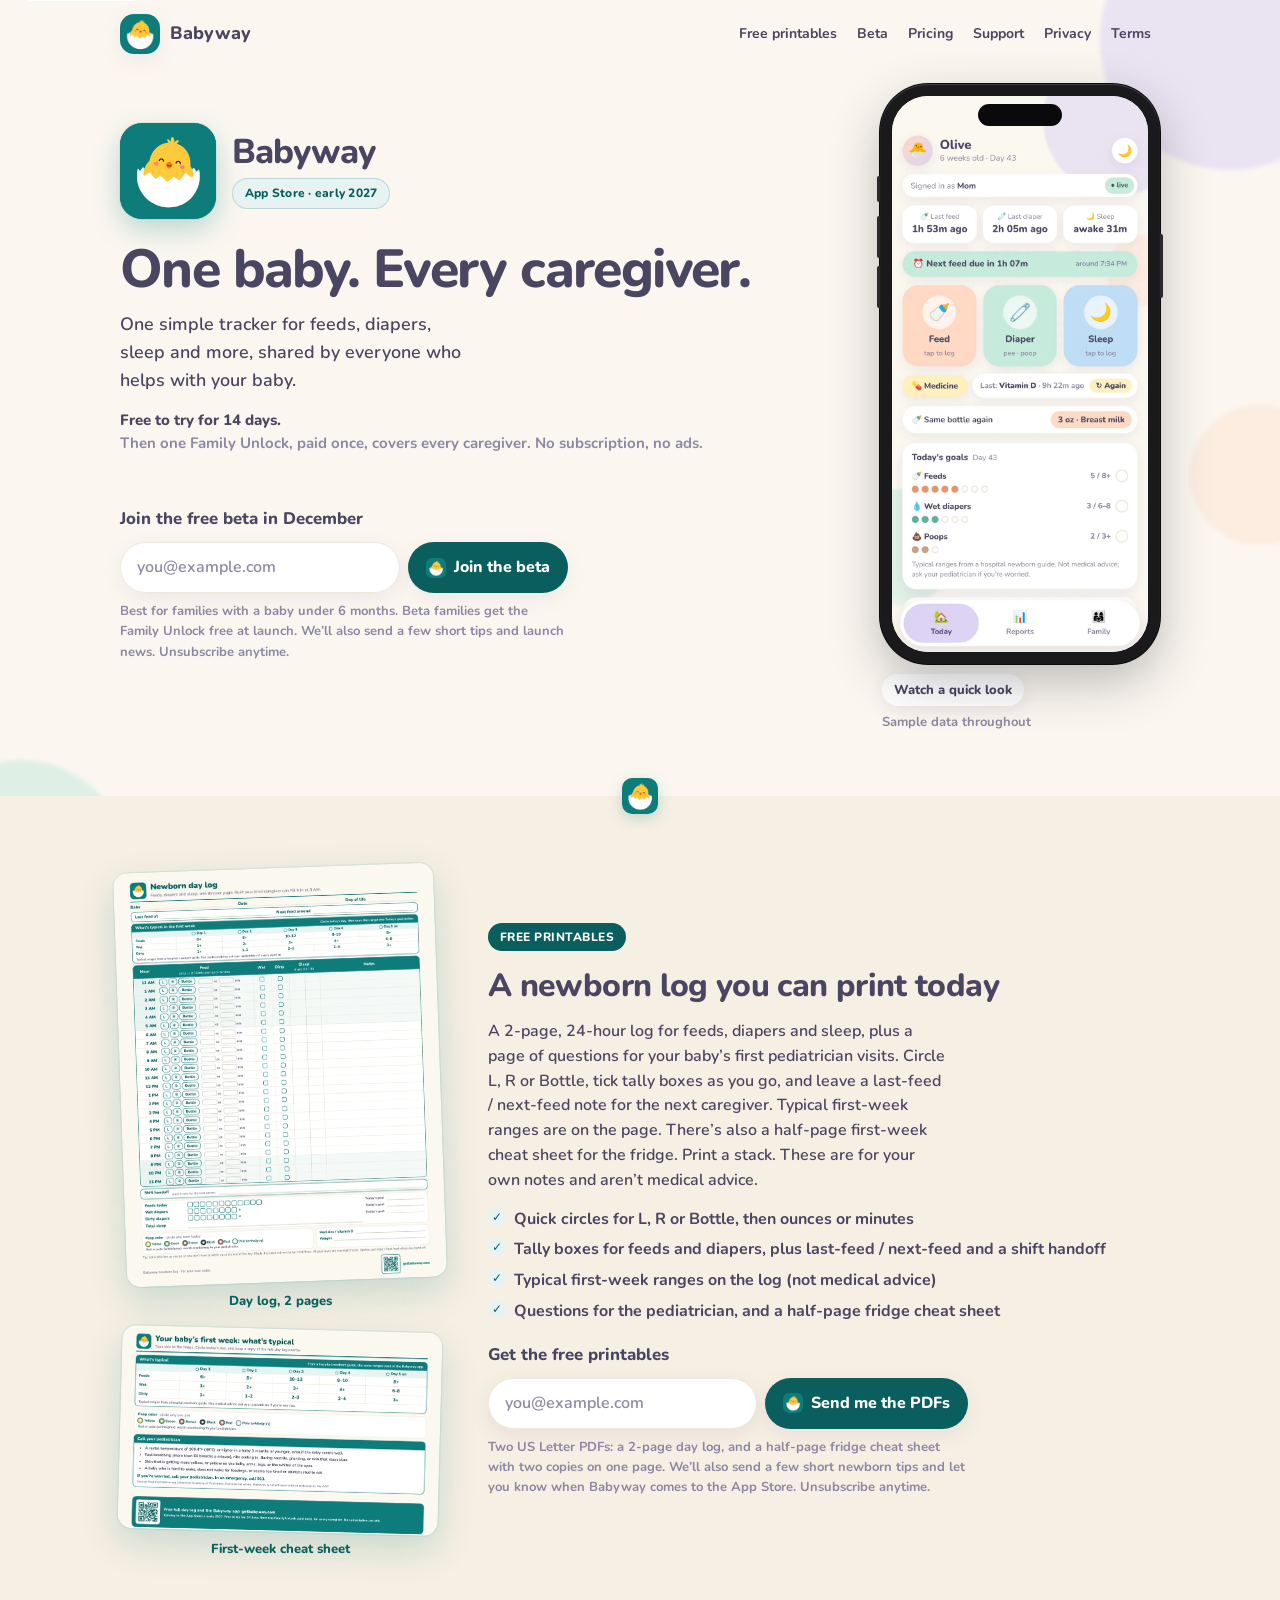
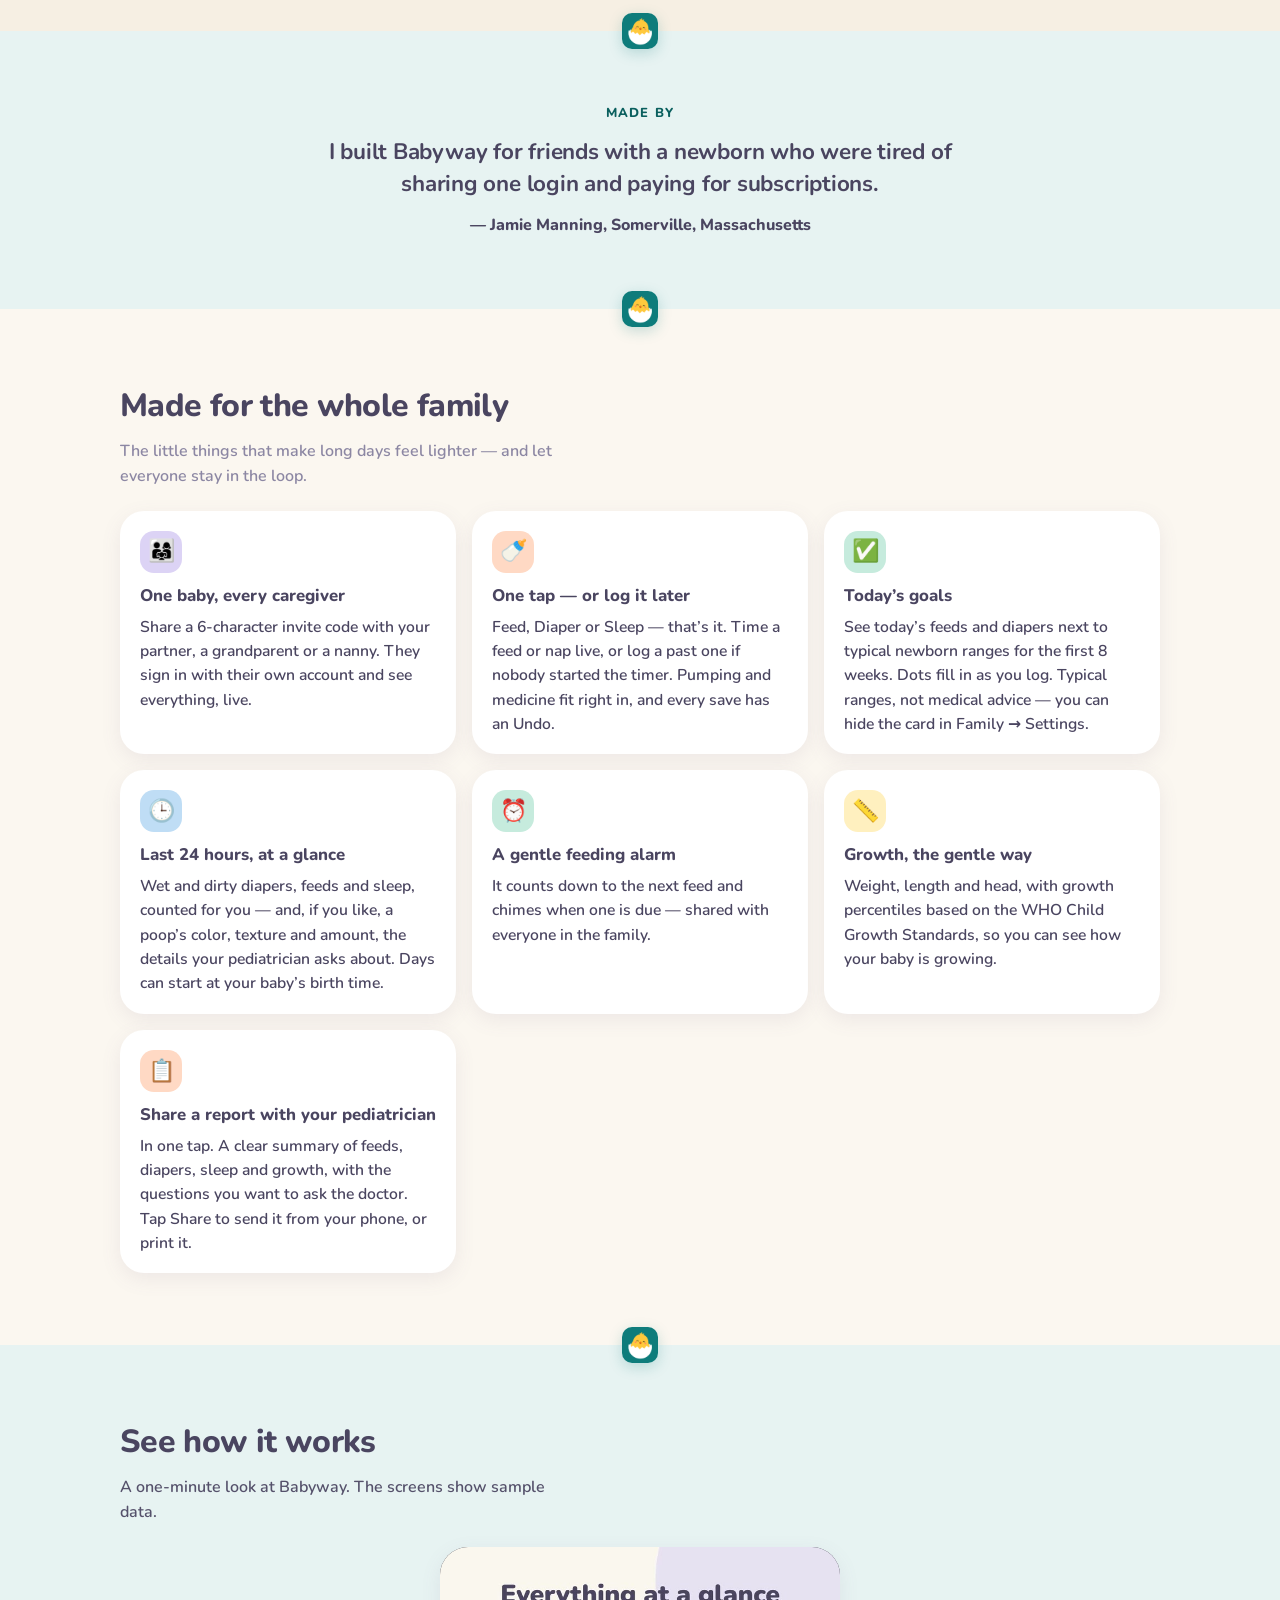
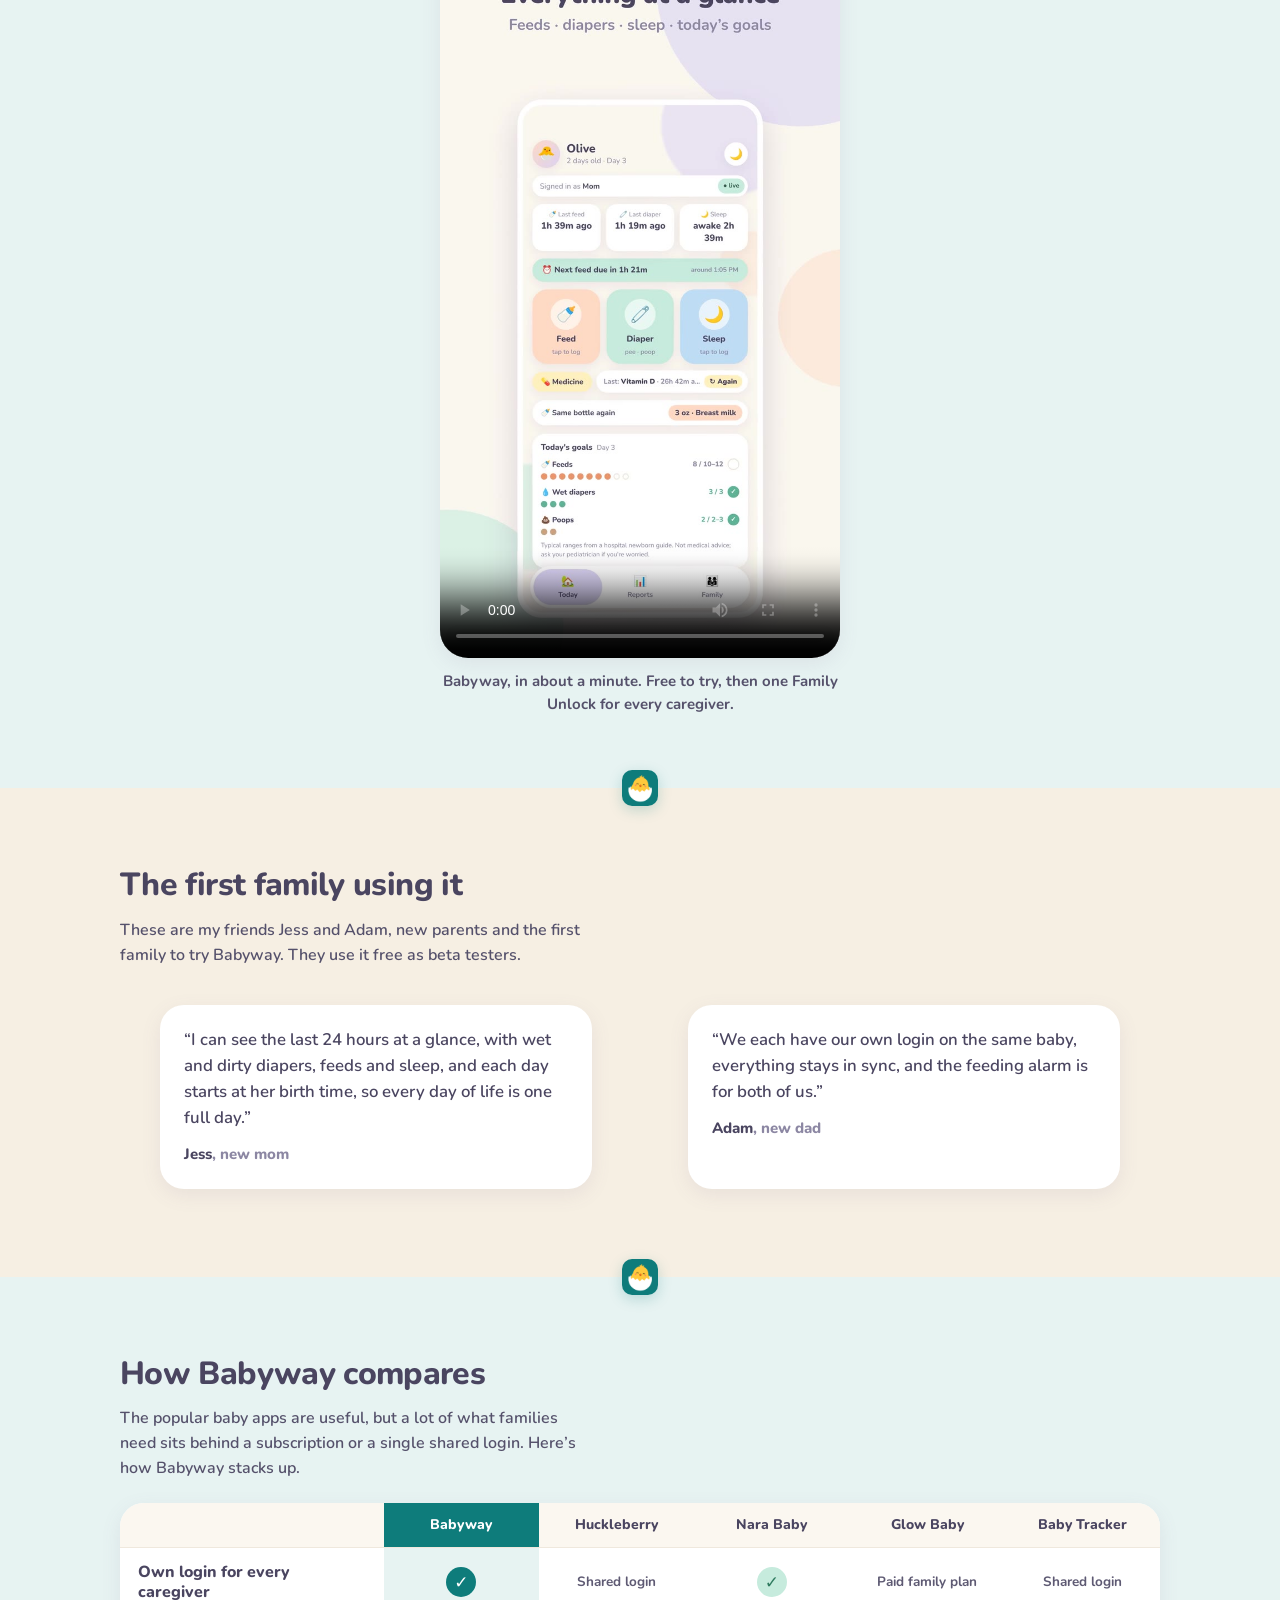
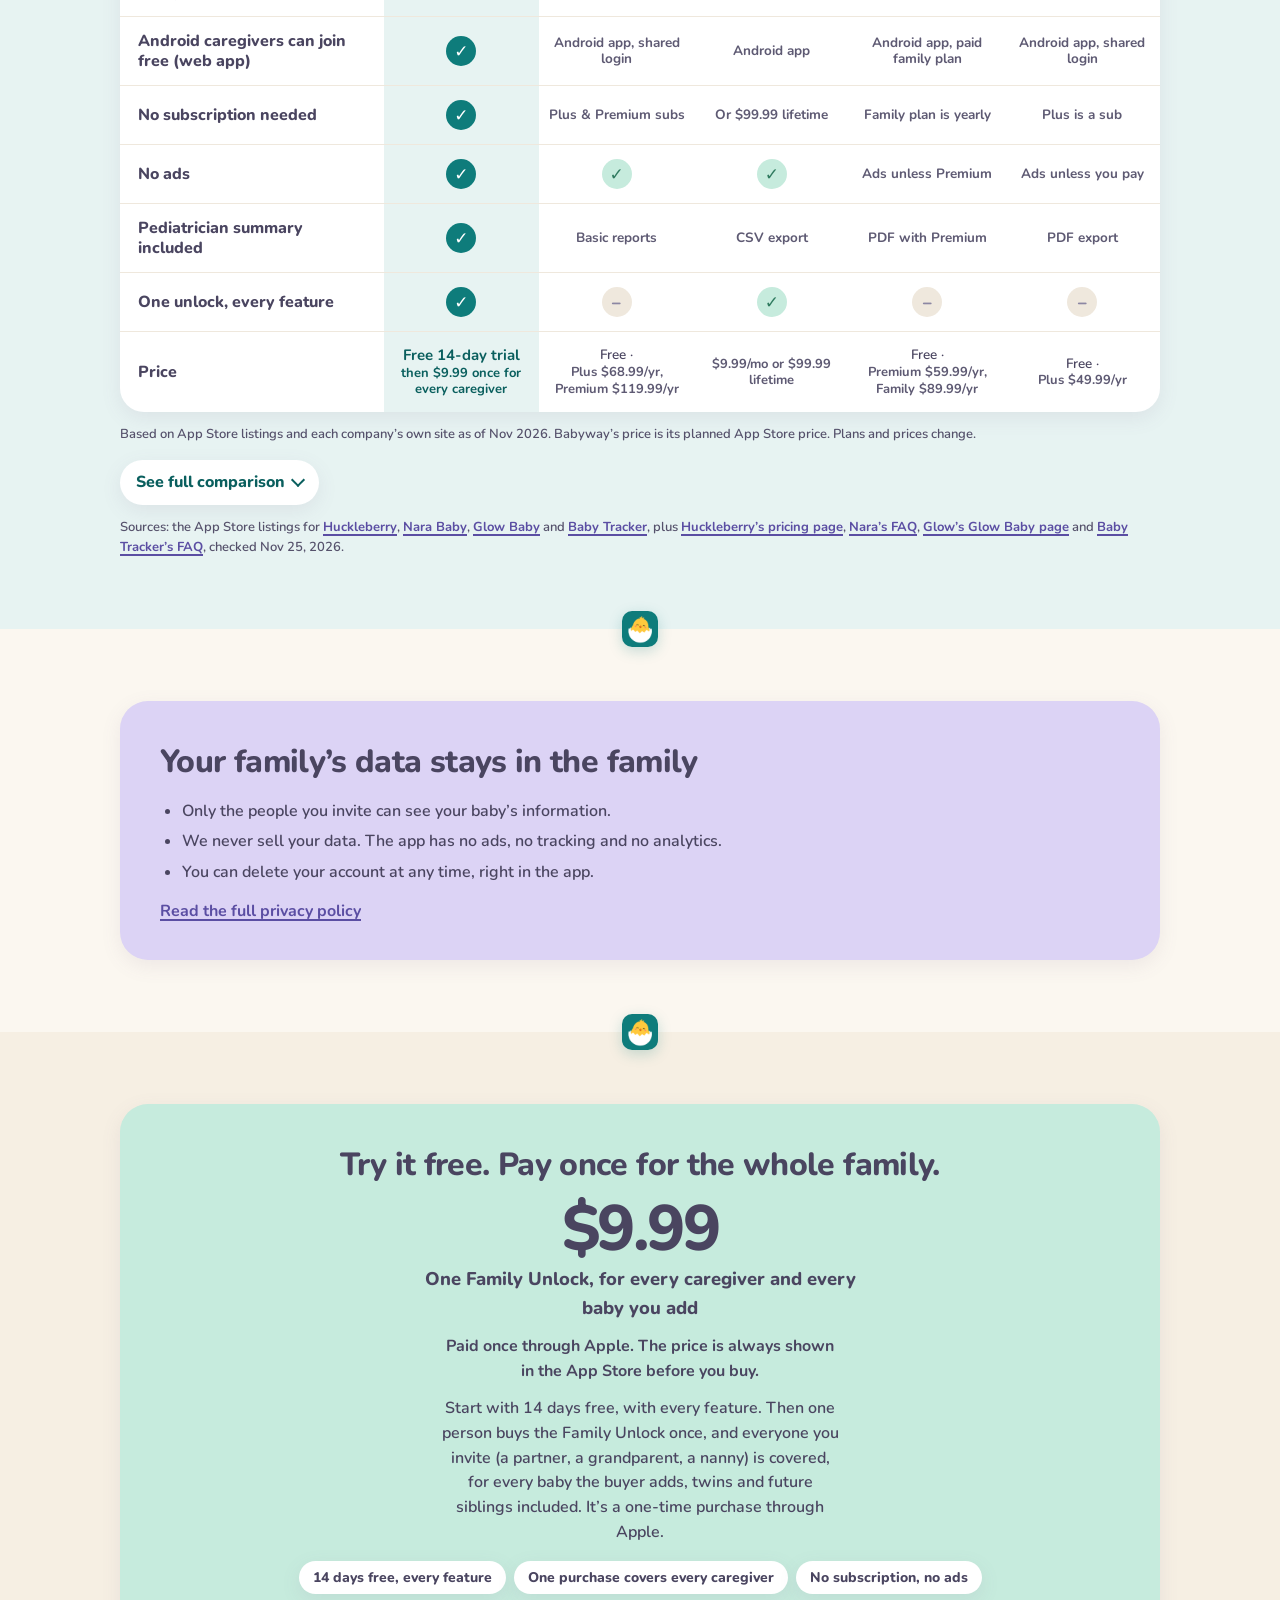
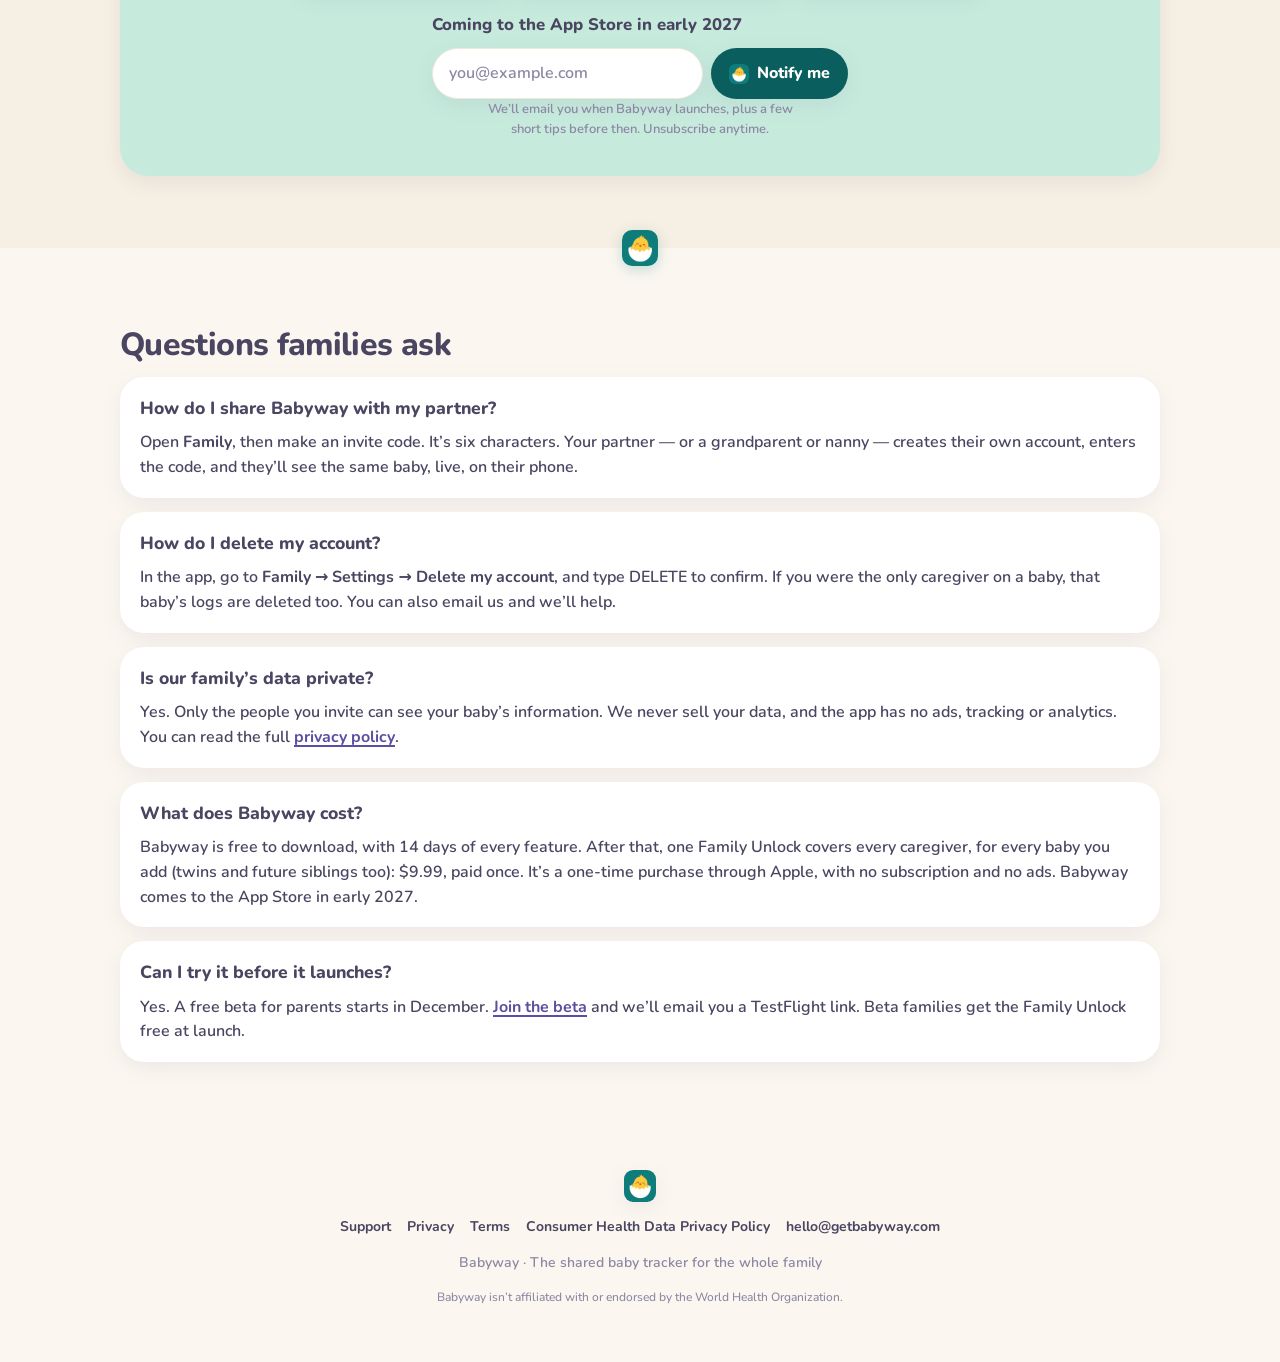
==== commit b42762f1: "Add getbabyway.com QR codes to the newborn log PDF Same QR as the first-week cheat sheet: in the pag" ====
--- a/index.html
+++ b/index.html
@@ -107,7 +107,7 @@
     <div class="wrap printable">
       <div class="printable-previews">
         <figure class="printable-preview">
-          <img src="img/newborn-log-preview.webp?v=2" width="935" height="1210" loading="lazy" alt="Preview of the free Babyway newborn day log: a 24-hour grid with circles for left, right or bottle, tally boxes, a last-feed and next-feed handoff, and typical first-week ranges.">
+          <img src="img/newborn-log-preview.webp?v=3" width="935" height="1210" loading="lazy" alt="Preview of the free Babyway newborn day log: a 24-hour grid with circles for left, right or bottle, tally boxes, a last-feed and next-feed handoff, and typical first-week ranges.">
           <figcaption>Day log, 2 pages</figcaption>
         </figure>
         <figure class="printable-preview preview-sheet">
@@ -138,7 +138,7 @@
           <p class="launch-note">Two US Letter PDFs: a 2-page day log, and a half-page fridge cheat sheet with two copies on one page. We’ll also send a few short newborn tips and let you know when Babyway comes to the App Store. Unsubscribe anytime.</p>
           <p class="launch-status" role="status" aria-live="polite"></p>
           <p class="launch-download" hidden>
-            <a href="downloads/babyway-newborn-log.pdf?v=3" download>Download the newborn log (PDF)</a>
+            <a href="downloads/babyway-newborn-log.pdf?v=4" download>Download the newborn log (PDF)</a>
             <a href="downloads/first-week-cheat-sheet.pdf?v=1" download>Download the first-week cheat sheet (PDF)</a>
           </p>
         </form>
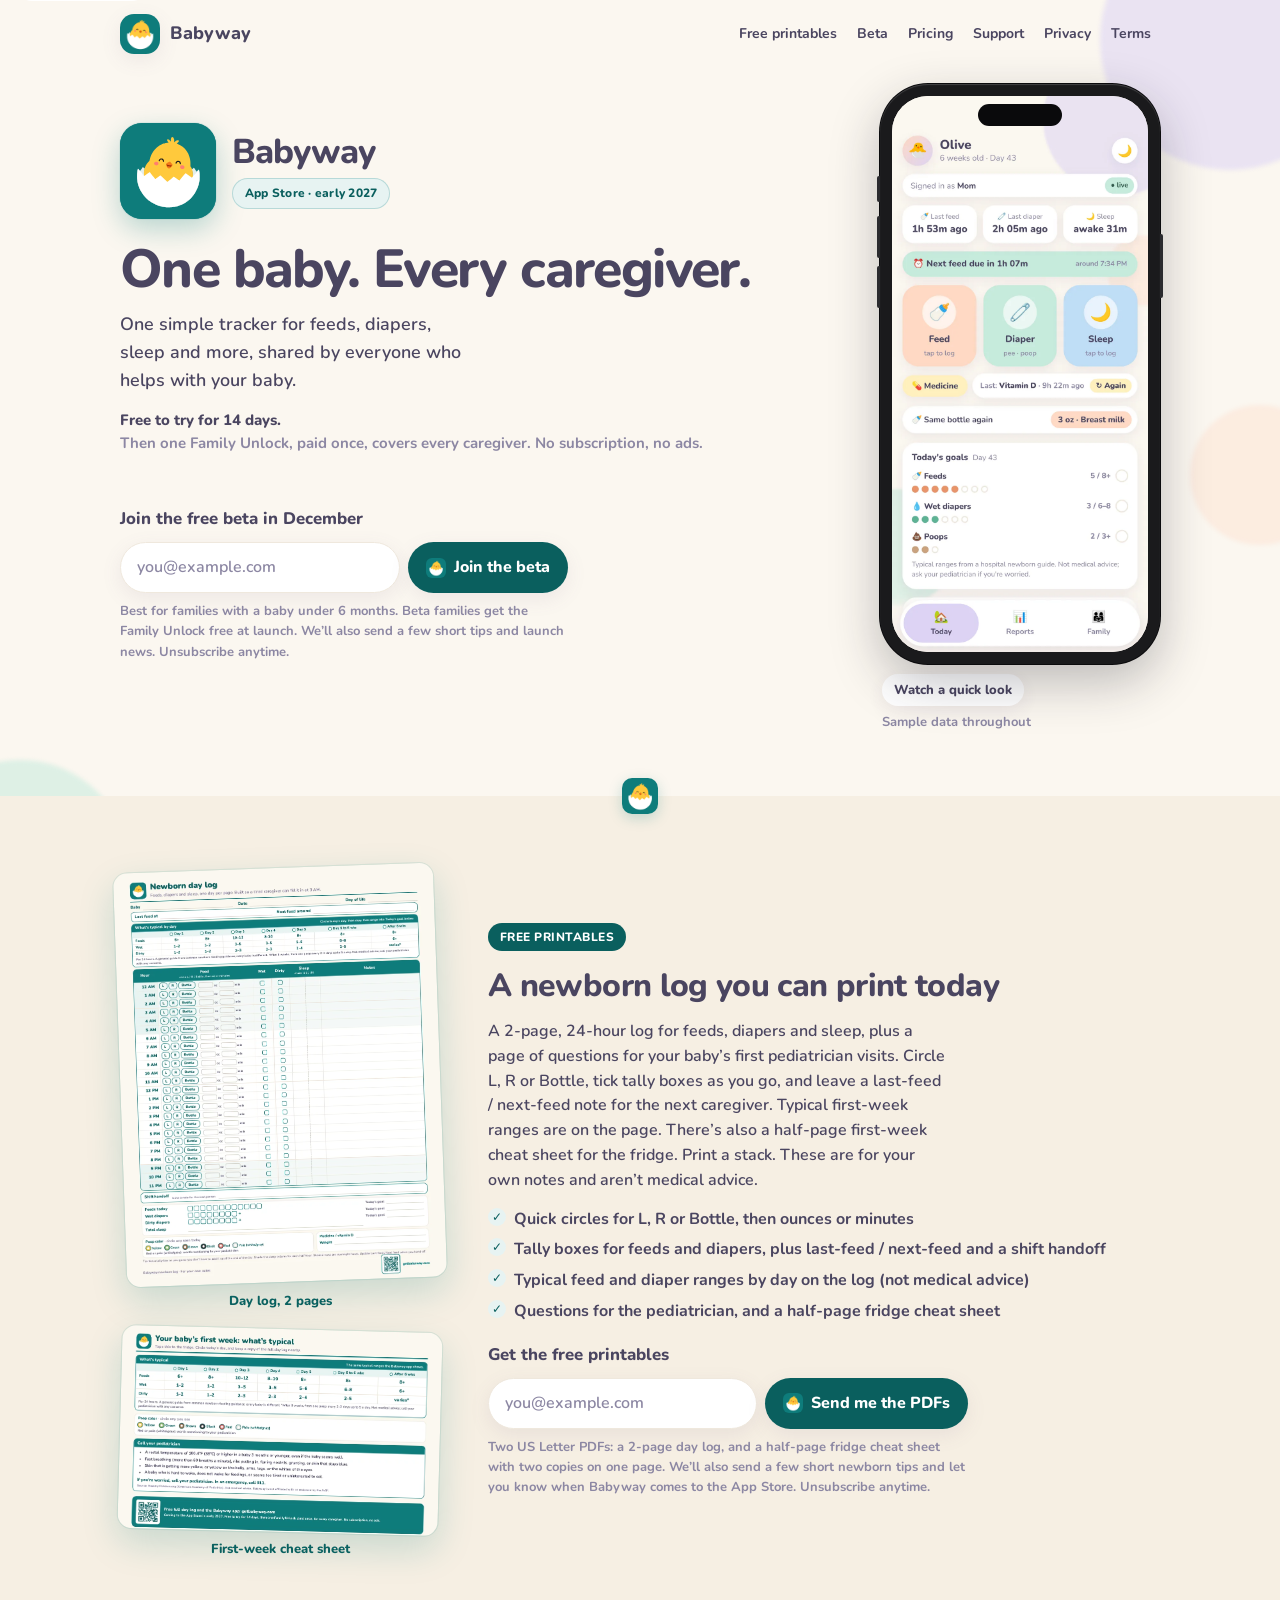
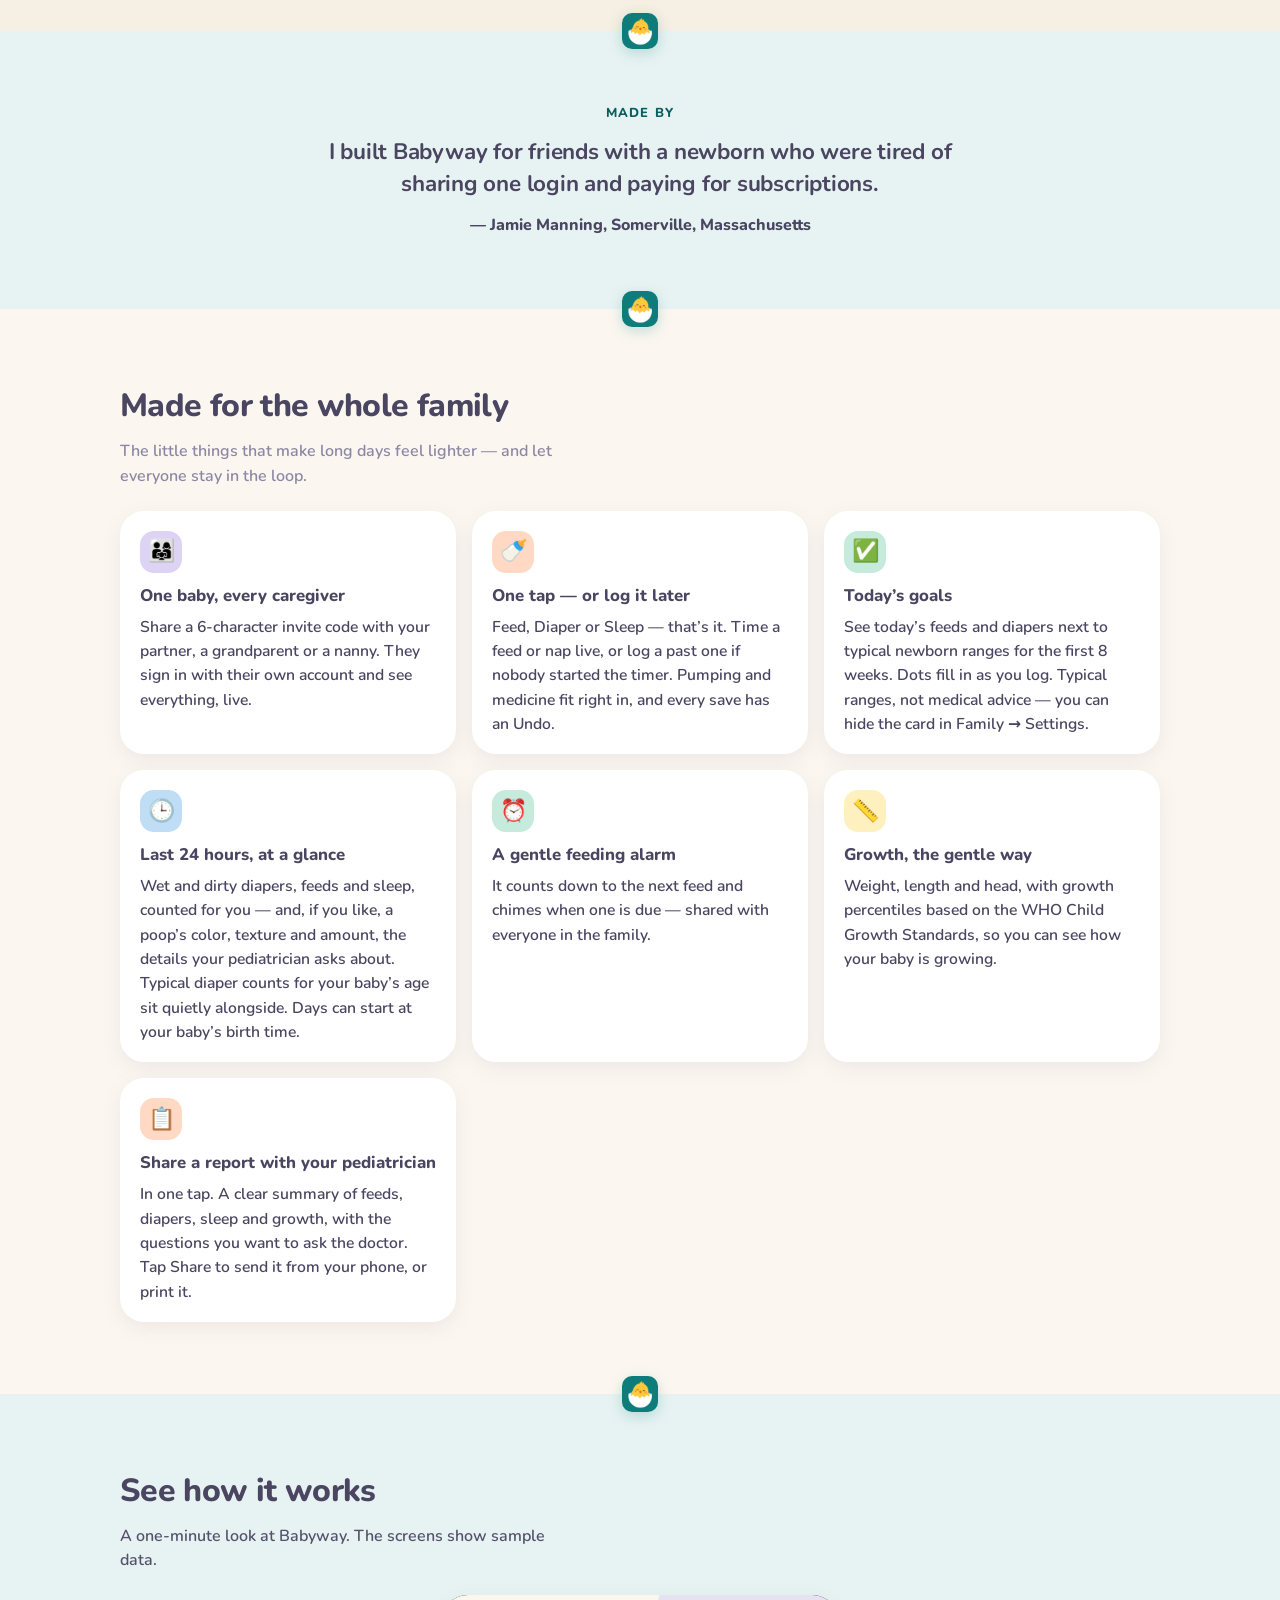
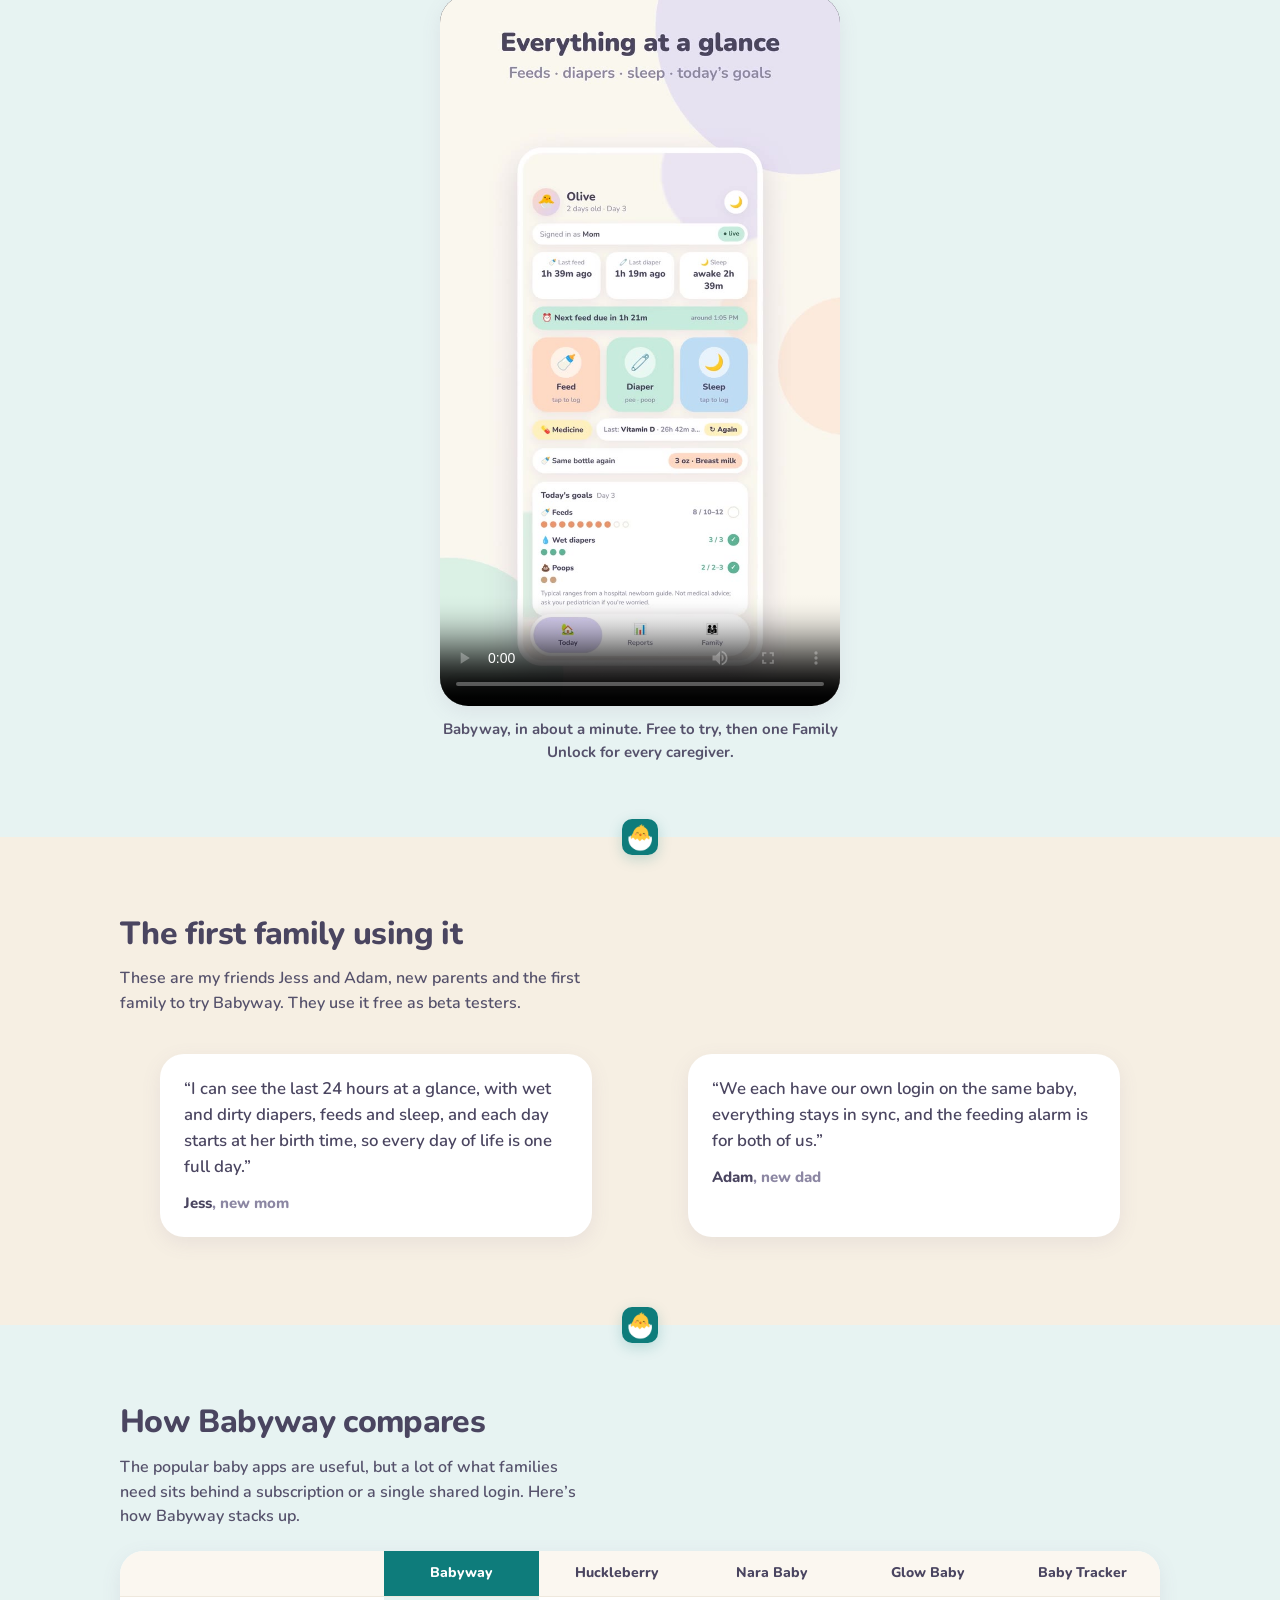
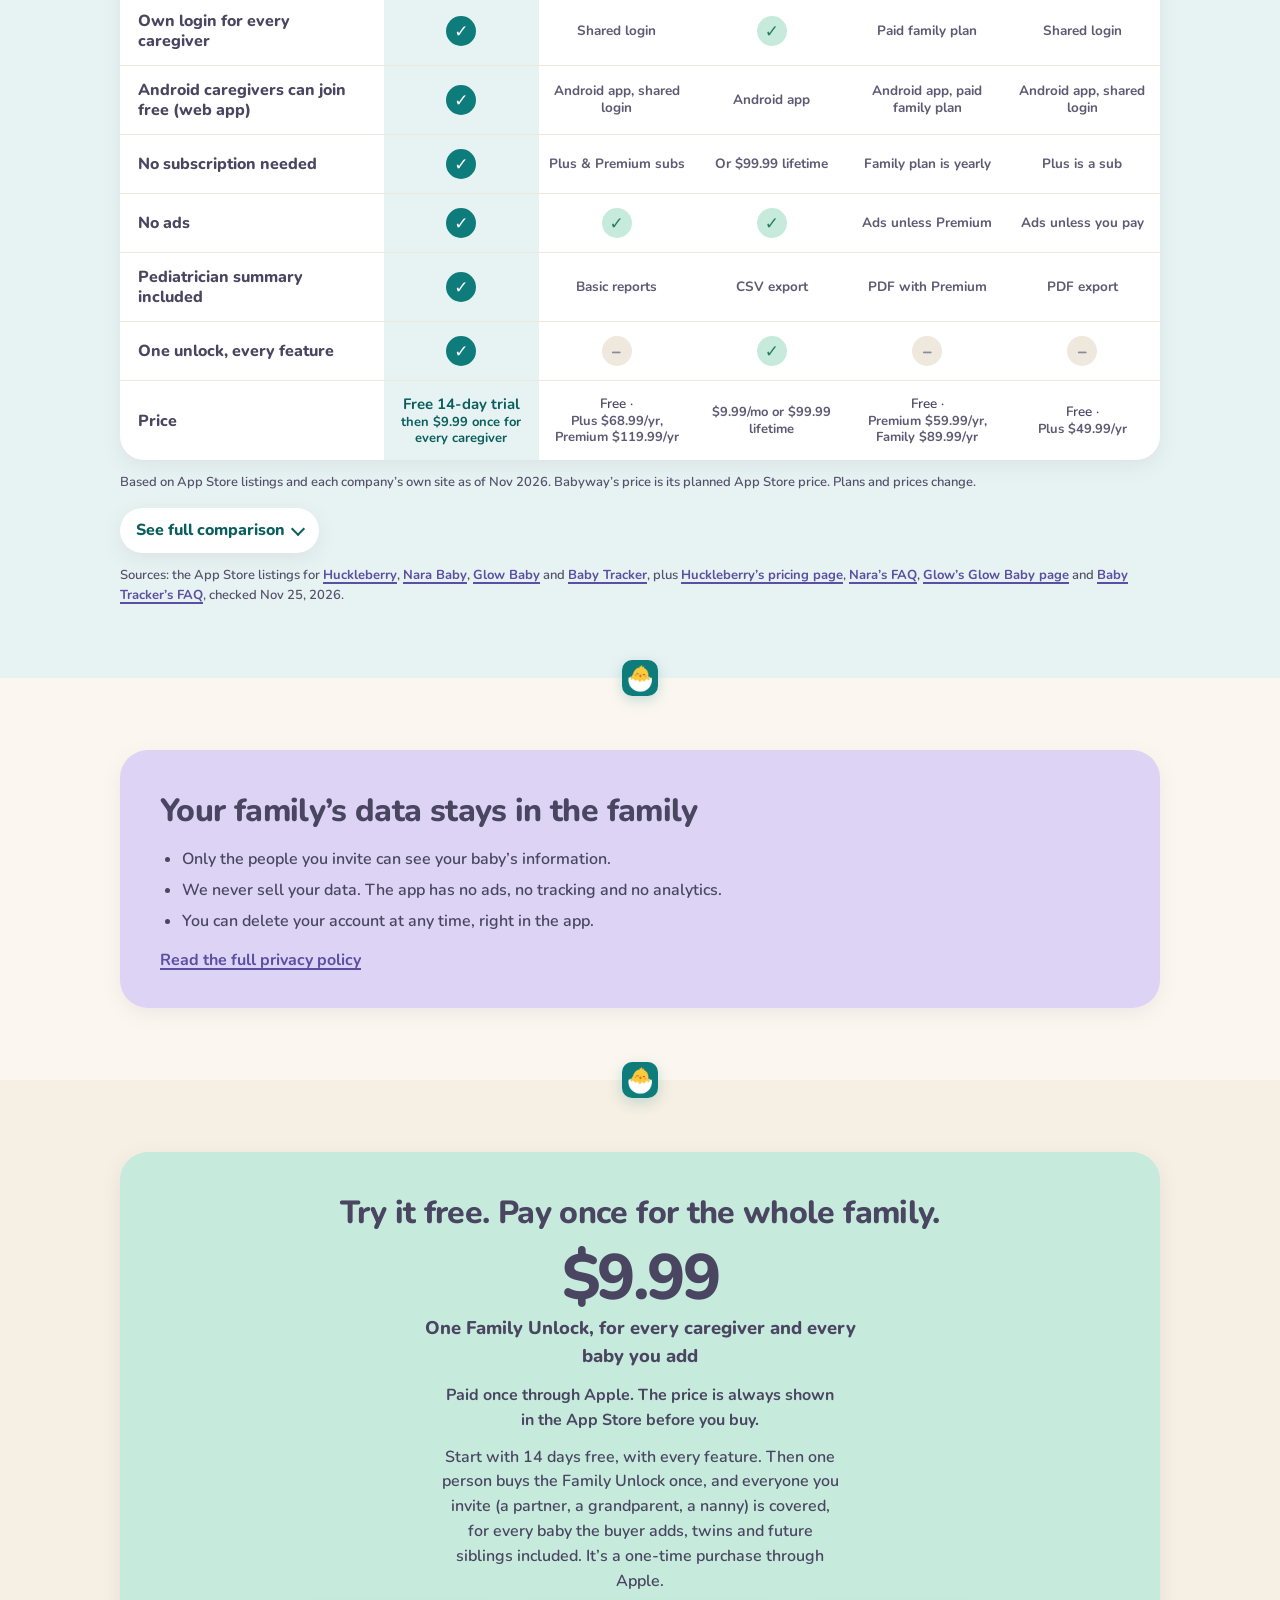
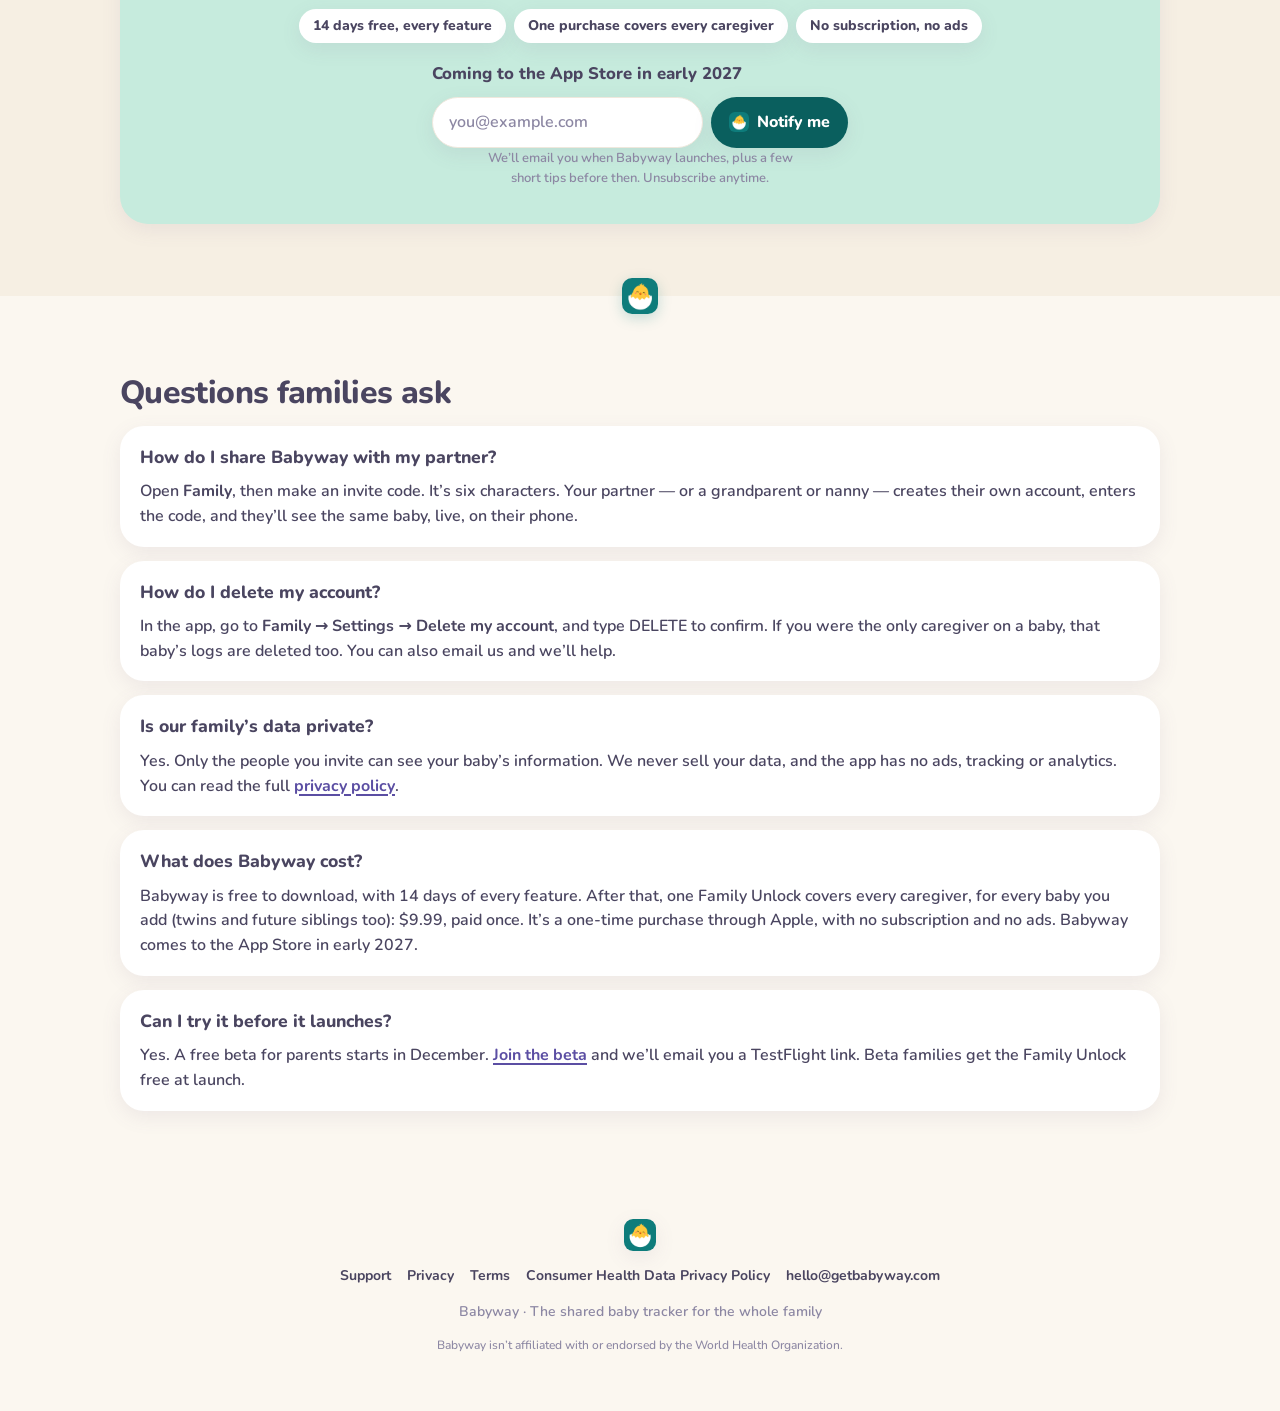
==== commit 02c6f6d5: "Stage diaper-guide printables (publish with the app's diaper-guide merge): newborn log v4 and cheat " ====
--- a/index.html
+++ b/index.html
@@ -28,7 +28,7 @@
 <link rel="icon" href="favicon.ico" sizes="any">
 <link rel="icon" href="icons/icon-192.png" type="image/png">
 <link rel="apple-touch-icon" href="icons/apple-touch-icon.png">
-<link rel="stylesheet" href="styles.css?v=10">
+<link rel="stylesheet" href="styles.css?v=11">
 </head>
 <body>
 <div class="blob b1" aria-hidden="true"></div>
@@ -76,8 +76,8 @@
           <span class="iphone-btn iphone-power" aria-hidden="true"></span>
           <div class="iphone-screen">
             <img id="demo-shot" src="img/shot-today.webp" width="800" height="1738" alt="Babyway’s Today screen, using sample data only: last feed, last diaper and sleep, today’s goals, and one-tap buttons for Feed, Diaper and Sleep.">
-            <video id="demo" hidden muted loop playsinline preload="metadata" poster="img/demo-poster.jpg?v=5" width="780" height="1510" aria-label="A short looping look at Babyway, using sample data only: one-tap logging, today’s goals, logging a past feed, days that start at birth time, a feeding alarm, growth charts and a pediatrician summary.">
-              <source src="img/demo-loop.mp4?v=5" type="video/mp4">
+            <video id="demo" hidden muted loop playsinline webkit-playsinline preload="metadata" poster="img/demo-poster.jpg?v=6" width="780" height="1510" aria-label="A short looping look at Babyway, using sample data only: one-tap logging, today’s goals, logging a past feed, days that start at birth time, a feeding alarm, growth charts and a pediatrician summary.">
+              <source src="img/demo-loop.mp4?v=6" type="video/mp4">
             </video>
           </div>
           <span class="iphone-island" aria-hidden="true"></span>
@@ -107,11 +107,11 @@
     <div class="wrap printable">
       <div class="printable-previews">
         <figure class="printable-preview">
-          <img src="img/newborn-log-preview.webp?v=3" width="935" height="1210" loading="lazy" alt="Preview of the free Babyway newborn day log: a 24-hour grid with circles for left, right or bottle, tally boxes, a last-feed and next-feed handoff, and typical first-week ranges.">
+          <img src="img/newborn-log-preview.webp?v=4" width="935" height="1210" loading="lazy" alt="Preview of the free Babyway newborn day log: a 24-hour grid with circles for left, right or bottle, tally boxes, a last-feed and next-feed handoff, and typical ranges by day.">
           <figcaption>Day log, 2 pages</figcaption>
         </figure>
         <figure class="printable-preview preview-sheet">
-          <img src="img/first-week-cheat-sheet-preview.webp?v=1" width="935" height="592" loading="lazy" alt="Preview of the free Babyway first-week cheat sheet: typical feed and diaper ranges, a poop-color key, and a short list of when to call your pediatrician.">
+          <img src="img/first-week-cheat-sheet-preview.webp?v=2" width="935" height="592" loading="lazy" alt="Preview of the free Babyway first-week cheat sheet: typical feed and diaper ranges, a poop-color key, and a short list of when to call your pediatrician.">
           <figcaption>First-week cheat sheet</figcaption>
         </figure>
       </div>
@@ -122,7 +122,7 @@
         <ul class="printable-list">
           <li>Quick circles for L, R or Bottle, then ounces or minutes</li>
           <li>Tally boxes for feeds and diapers, plus last-feed / next-feed and a shift handoff</li>
-          <li>Typical first-week ranges on the log (not medical advice)</li>
+          <li>Typical feed and diaper ranges by day on the log (not medical advice)</li>
           <li>Questions for the pediatrician, and a half-page fridge cheat sheet</li>
         </ul>
         <form class="launch-form launch-form-printable" data-source="printable-log" data-download="downloads/babyway-newborn-log.pdf" novalidate>
@@ -138,8 +138,8 @@
           <p class="launch-note">Two US Letter PDFs: a 2-page day log, and a half-page fridge cheat sheet with two copies on one page. We’ll also send a few short newborn tips and let you know when Babyway comes to the App Store. Unsubscribe anytime.</p>
           <p class="launch-status" role="status" aria-live="polite"></p>
           <p class="launch-download" hidden>
-            <a href="downloads/babyway-newborn-log.pdf?v=4" download>Download the newborn log (PDF)</a>
-            <a href="downloads/first-week-cheat-sheet.pdf?v=1" download>Download the first-week cheat sheet (PDF)</a>
+            <a href="downloads/babyway-newborn-log.pdf?v=5" download>Download the newborn log (PDF)</a>
+            <a href="downloads/first-week-cheat-sheet.pdf?v=2" download>Download the first-week cheat sheet (PDF)</a>
           </p>
         </form>
       </div>
@@ -183,7 +183,7 @@
         <article class="feature">
           <div class="icon i-blue" aria-hidden="true">🕒</div>
           <h3>Last 24 hours, at a glance</h3>
-          <p>Wet and dirty diapers, feeds and sleep, counted for you — and, if you like, a poop’s color, texture and amount, the details your pediatrician asks about. Days can start at your baby’s birth time.</p>
+          <p>Wet and dirty diapers, feeds and sleep, counted for you — and, if you like, a poop’s color, texture and amount, the details your pediatrician asks about. Typical diaper counts for your baby’s age sit quietly alongside. Days can start at your baby’s birth time.</p>
         </article>
         <article class="feature">
           <div class="icon i-mint" aria-hidden="true">⏰</div>
@@ -476,18 +476,64 @@
   var shot=document.getElementById('demo-shot');
   var btn=document.querySelector('.demo-toggle');
   if(!video||!btn) return;
+  video.muted=true;
+  video.defaultMuted=true;
+  video.playsInline=true;
+  video.setAttribute('playsinline','');
+  video.setAttribute('webkit-playsinline','');
   function showingVideo(){ return !video.hasAttribute('hidden'); }
+  function restoreScroll(x,y){ window.scrollTo(x,y); }
+  function showStill(){
+    video.setAttribute('hidden','');
+    if(shot) shot.removeAttribute('hidden');
+    btn.textContent='Play demo';
+    btn.setAttribute('aria-pressed','false');
+  }
+  function showVideo(){
+    if(shot) shot.setAttribute('hidden','');
+    video.removeAttribute('hidden');
+  }
+  function play(){
+    var x=window.scrollX, y=window.scrollY;
+    showVideo();
+    var done=function(){ restoreScroll(x,y); };
+    var p=video.play();
+    if(p&&p.then){
+      p.then(function(){
+        done();
+        btn.textContent='Pause demo';
+        btn.setAttribute('aria-pressed','true');
+      }).catch(function(){
+        done();
+        showStill();
+      });
+    } else {
+      done();
+      if(video.paused){ showStill(); }
+      else {
+        btn.textContent='Pause demo';
+        btn.setAttribute('aria-pressed','true');
+      }
+    }
+  }
+  function pause(){
+    video.pause();
+    btn.textContent='Play demo';
+    btn.setAttribute('aria-pressed','false');
+  }
   btn.addEventListener('click', function(){
-    if(!showingVideo()){
-      if(shot) shot.setAttribute('hidden','');
-      video.removeAttribute('hidden');
-      video.play();
-      btn.textContent='Pause demo';
-      return;
-    }
-    if(video.paused){ video.play(); btn.textContent='Pause demo'; }
-    else { video.pause(); btn.textContent='Play demo'; }
+    if(!showingVideo()||video.paused) play();
+    else pause();
   });
+  var wrap=btn.closest('.demo-wrap')||btn;
+  function warm(){
+    try{
+      if(video.preload!=='auto'){ video.preload='auto'; }
+      if(video.readyState<2) video.load();
+    }catch(e){}
+    wrap.removeEventListener('pointerdown', warm);
+  }
+  wrap.addEventListener('pointerdown', warm);
 })();
 </script>
 
--- a/styles.css
+++ b/styles.css
@@ -196,12 +196,17 @@
 }
 .iphone-screen img,
 .iphone-screen video{
+  position:absolute;
+  inset:0;
   width:100%;height:100%;
   object-fit:cover;object-position:top center;
   display:block;
   border:0;
 }
 .iphone-screen video{background:#FBF7F0;object-fit:contain}
+/* display:block above would otherwise override the hidden attribute, leaving
+   the still image on top and the playing video clipped below it. */
+.iphone-screen [hidden]{display:none !important}
 .iphone-island{
   position:absolute;
   top:20px;left:50%;transform:translateX(-50%);
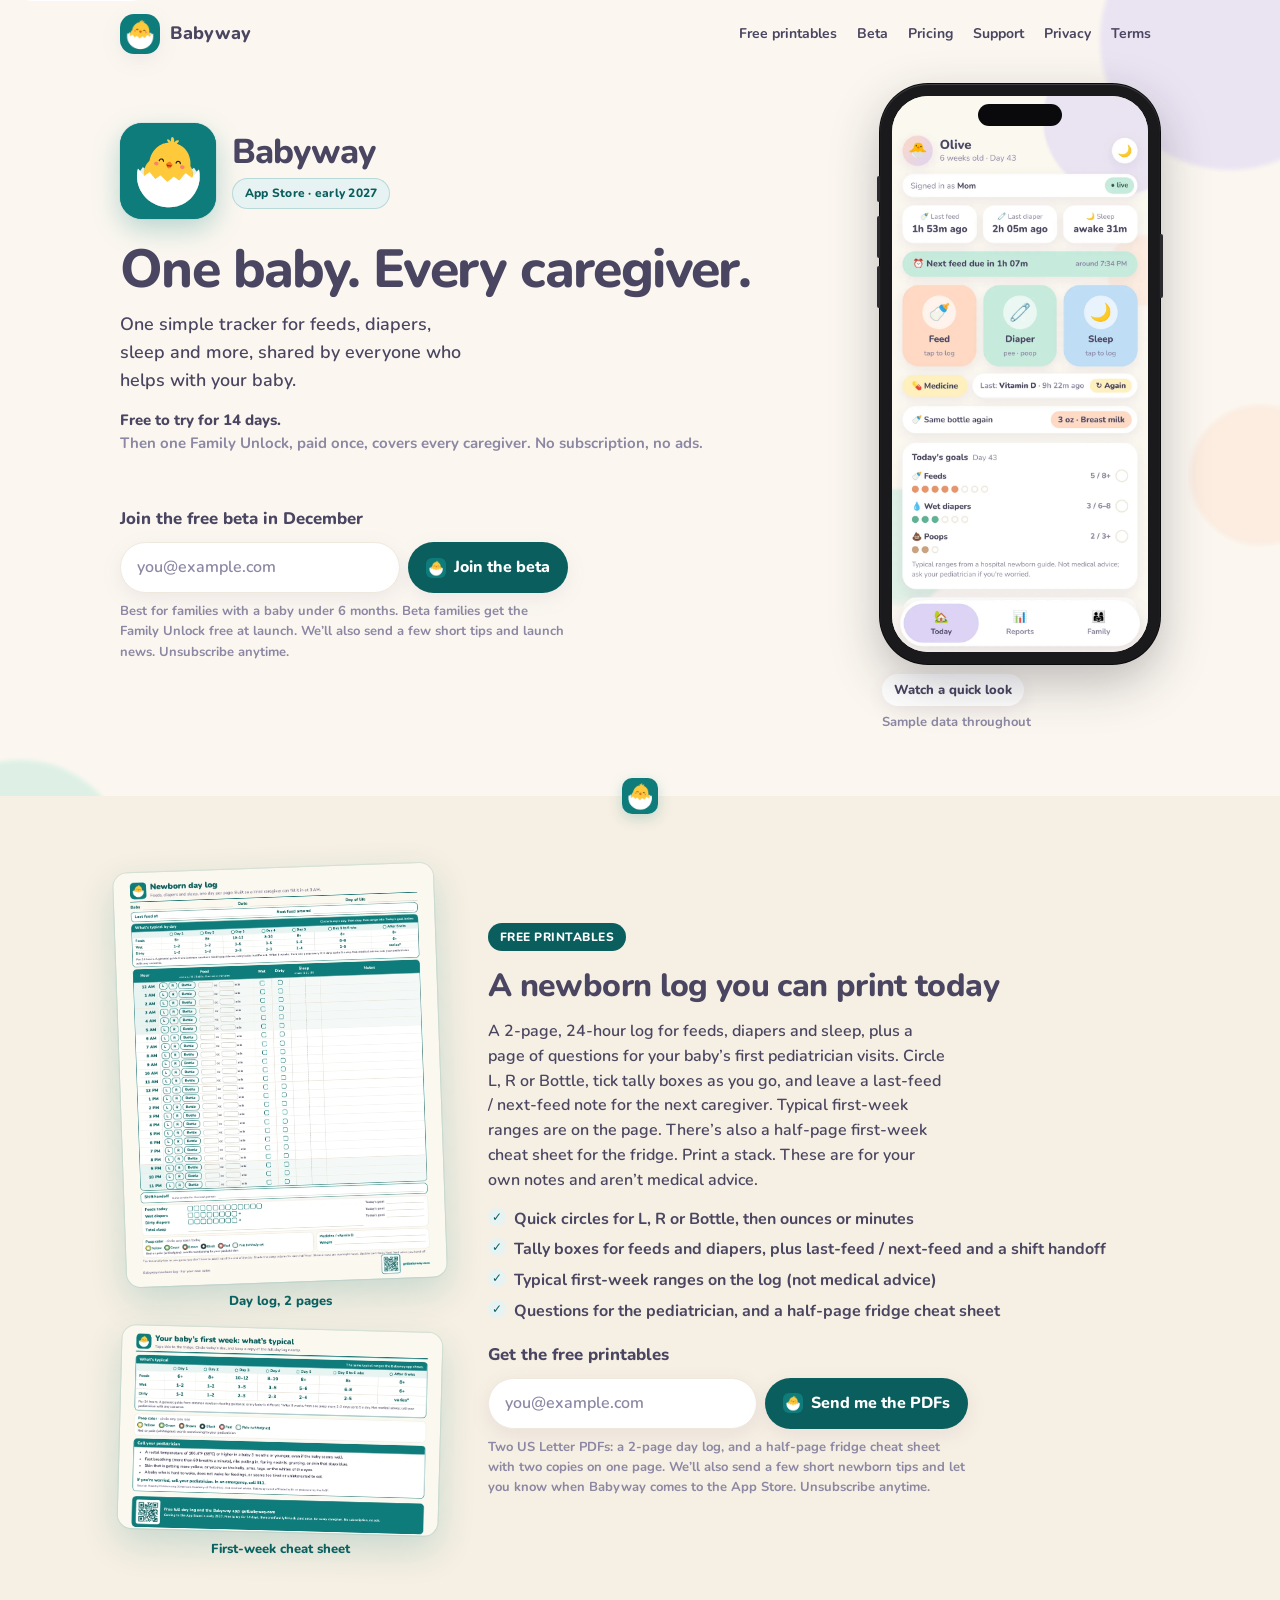
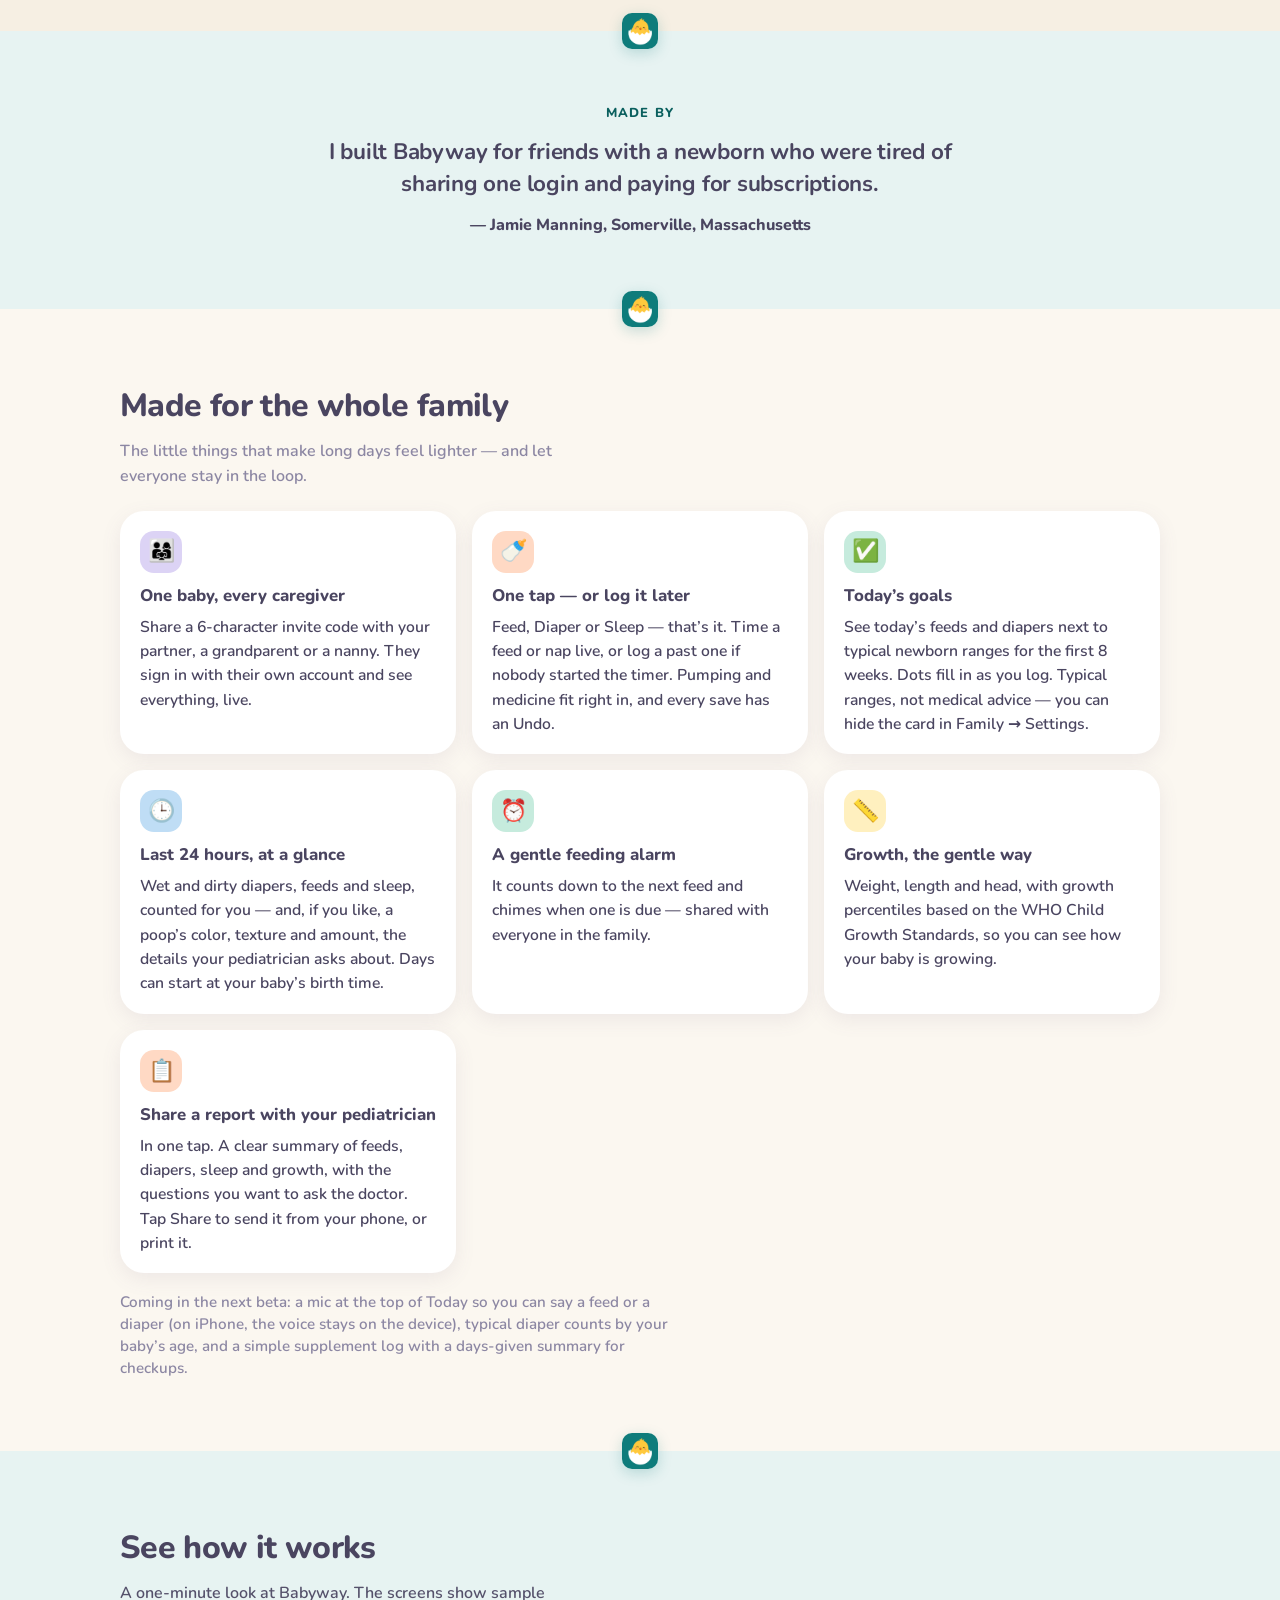
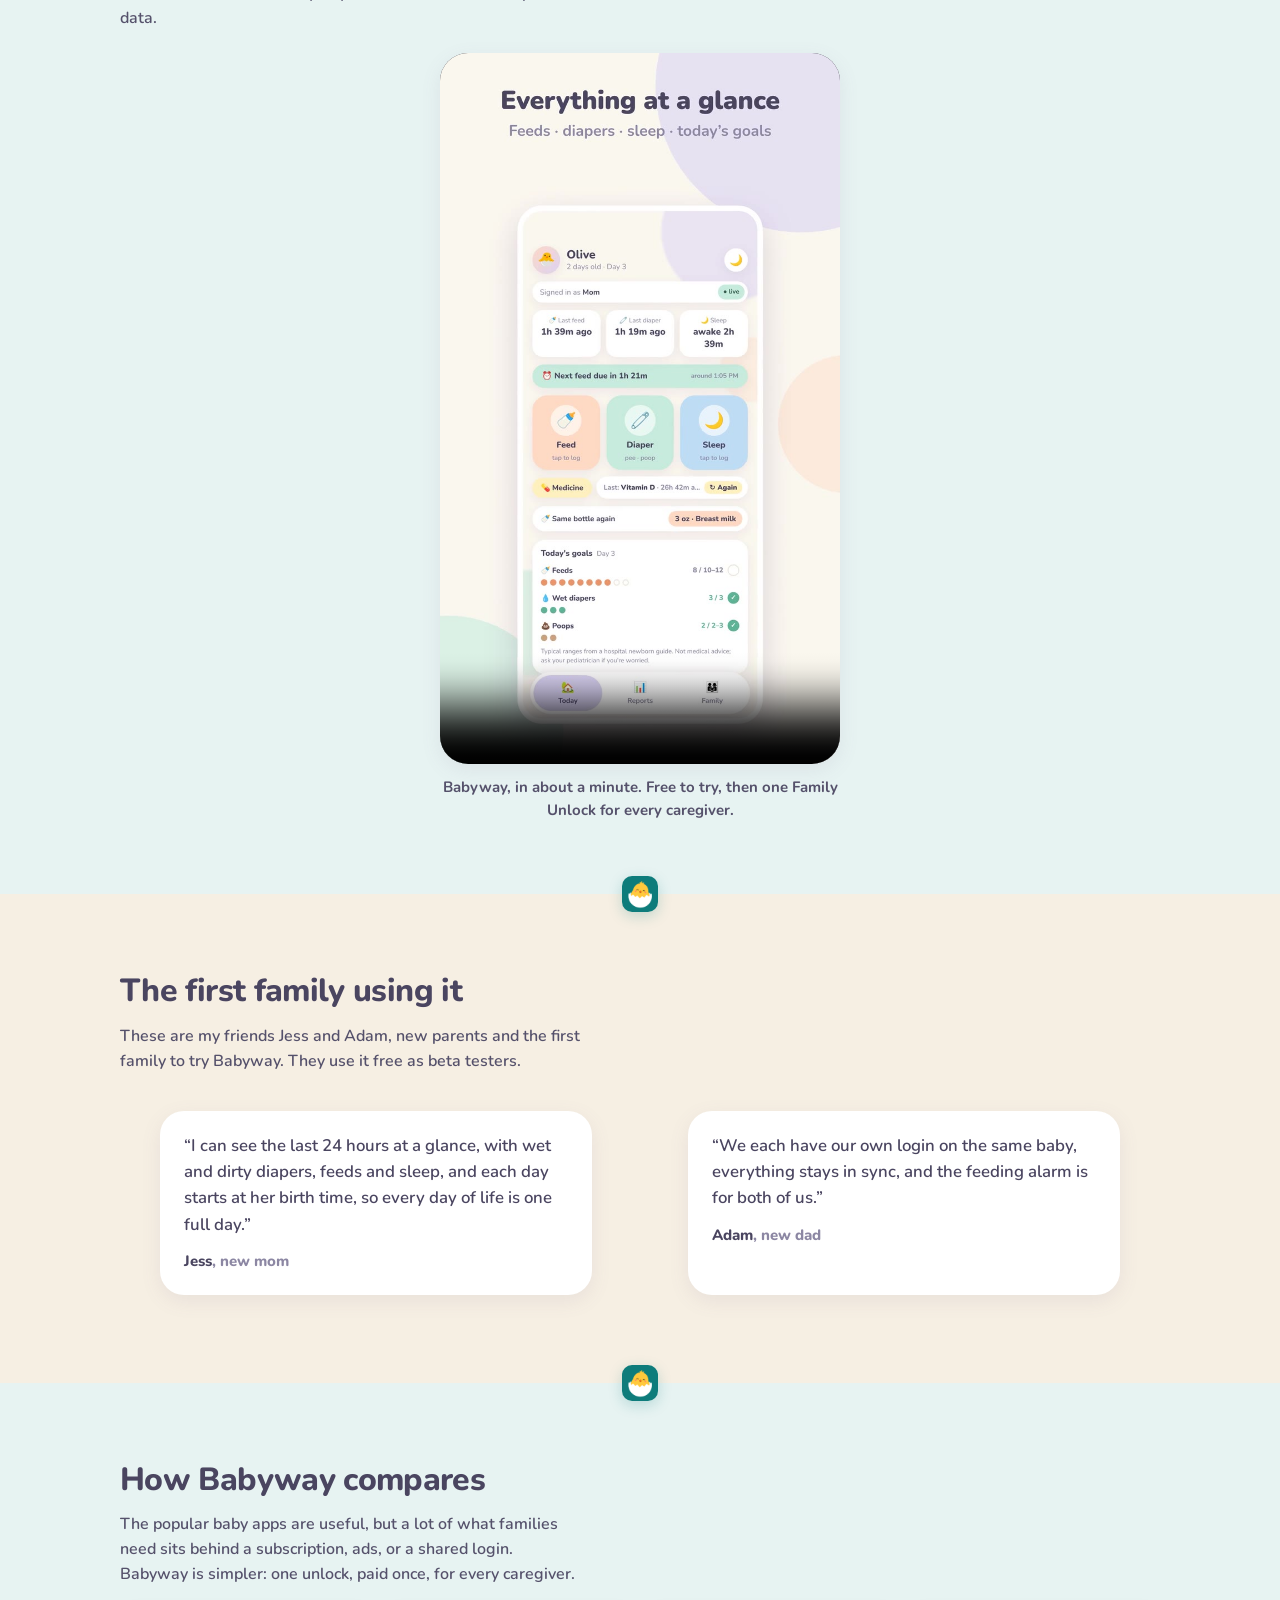
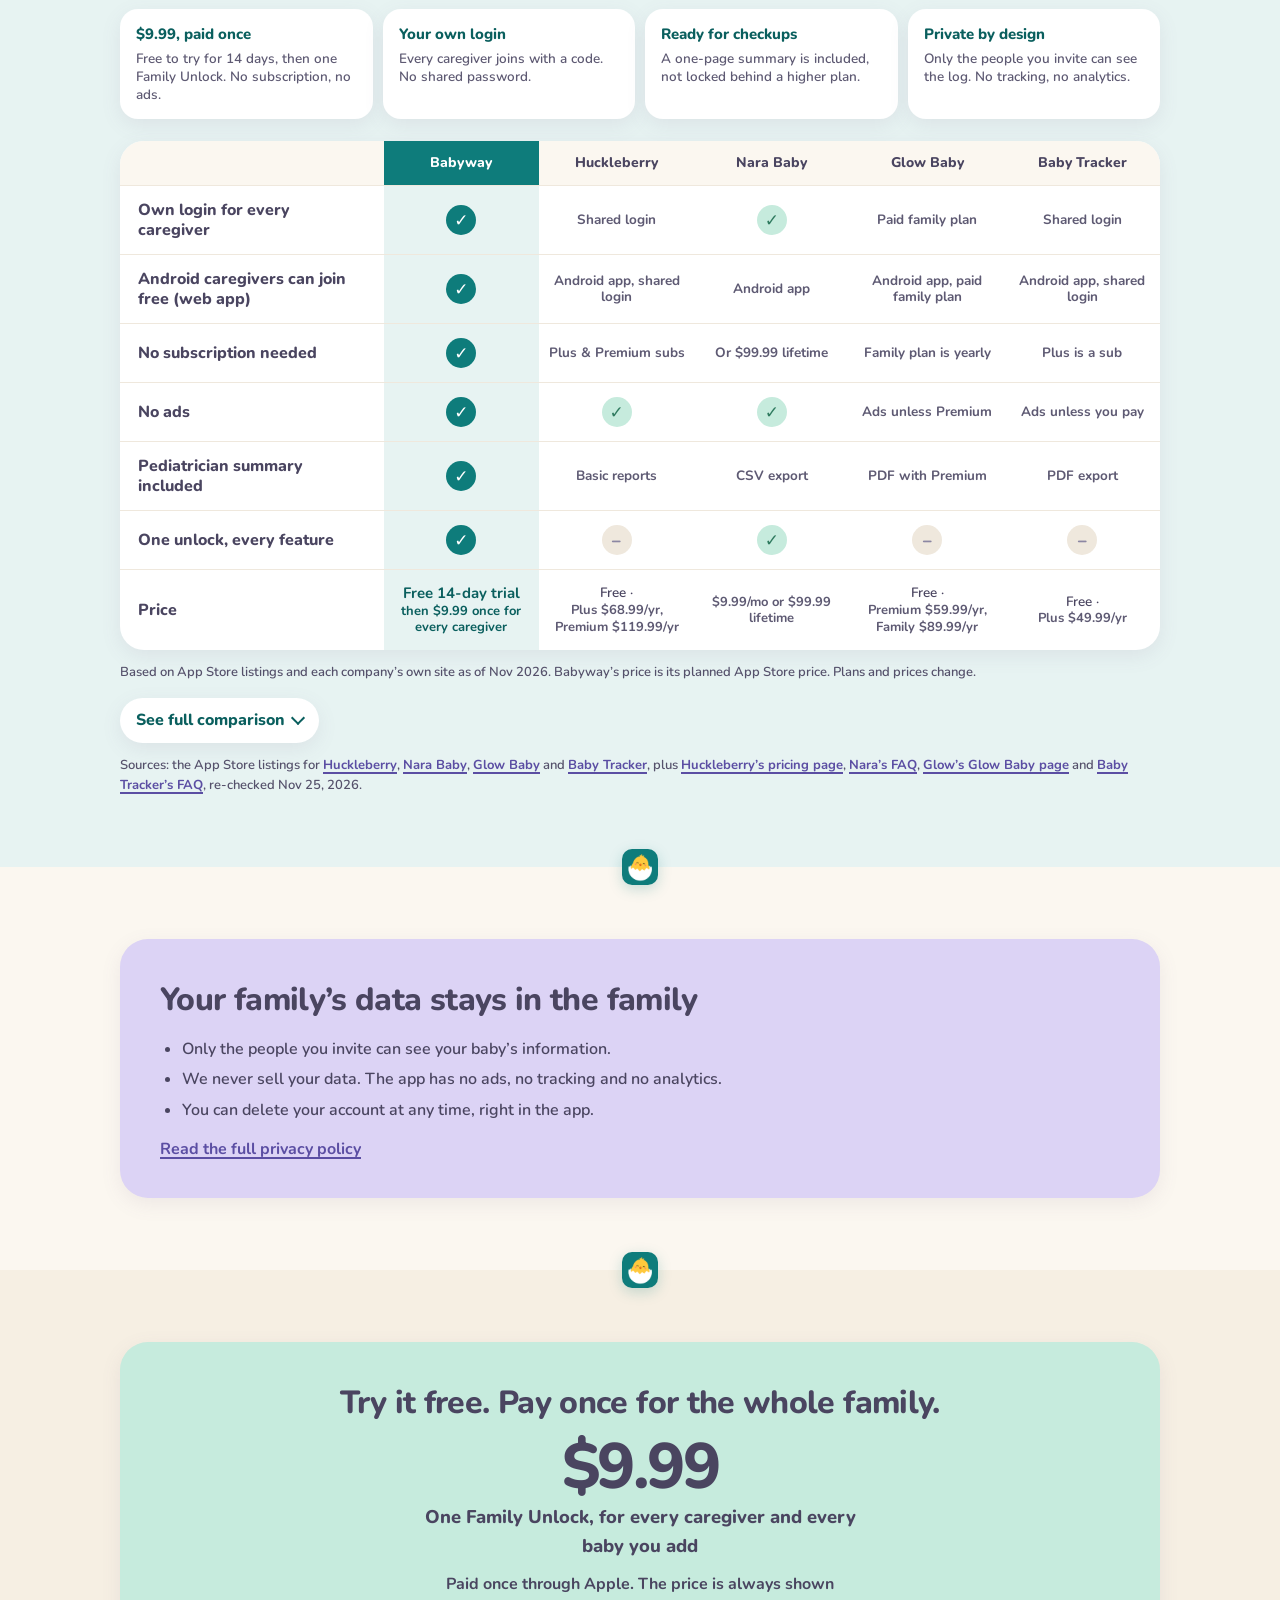
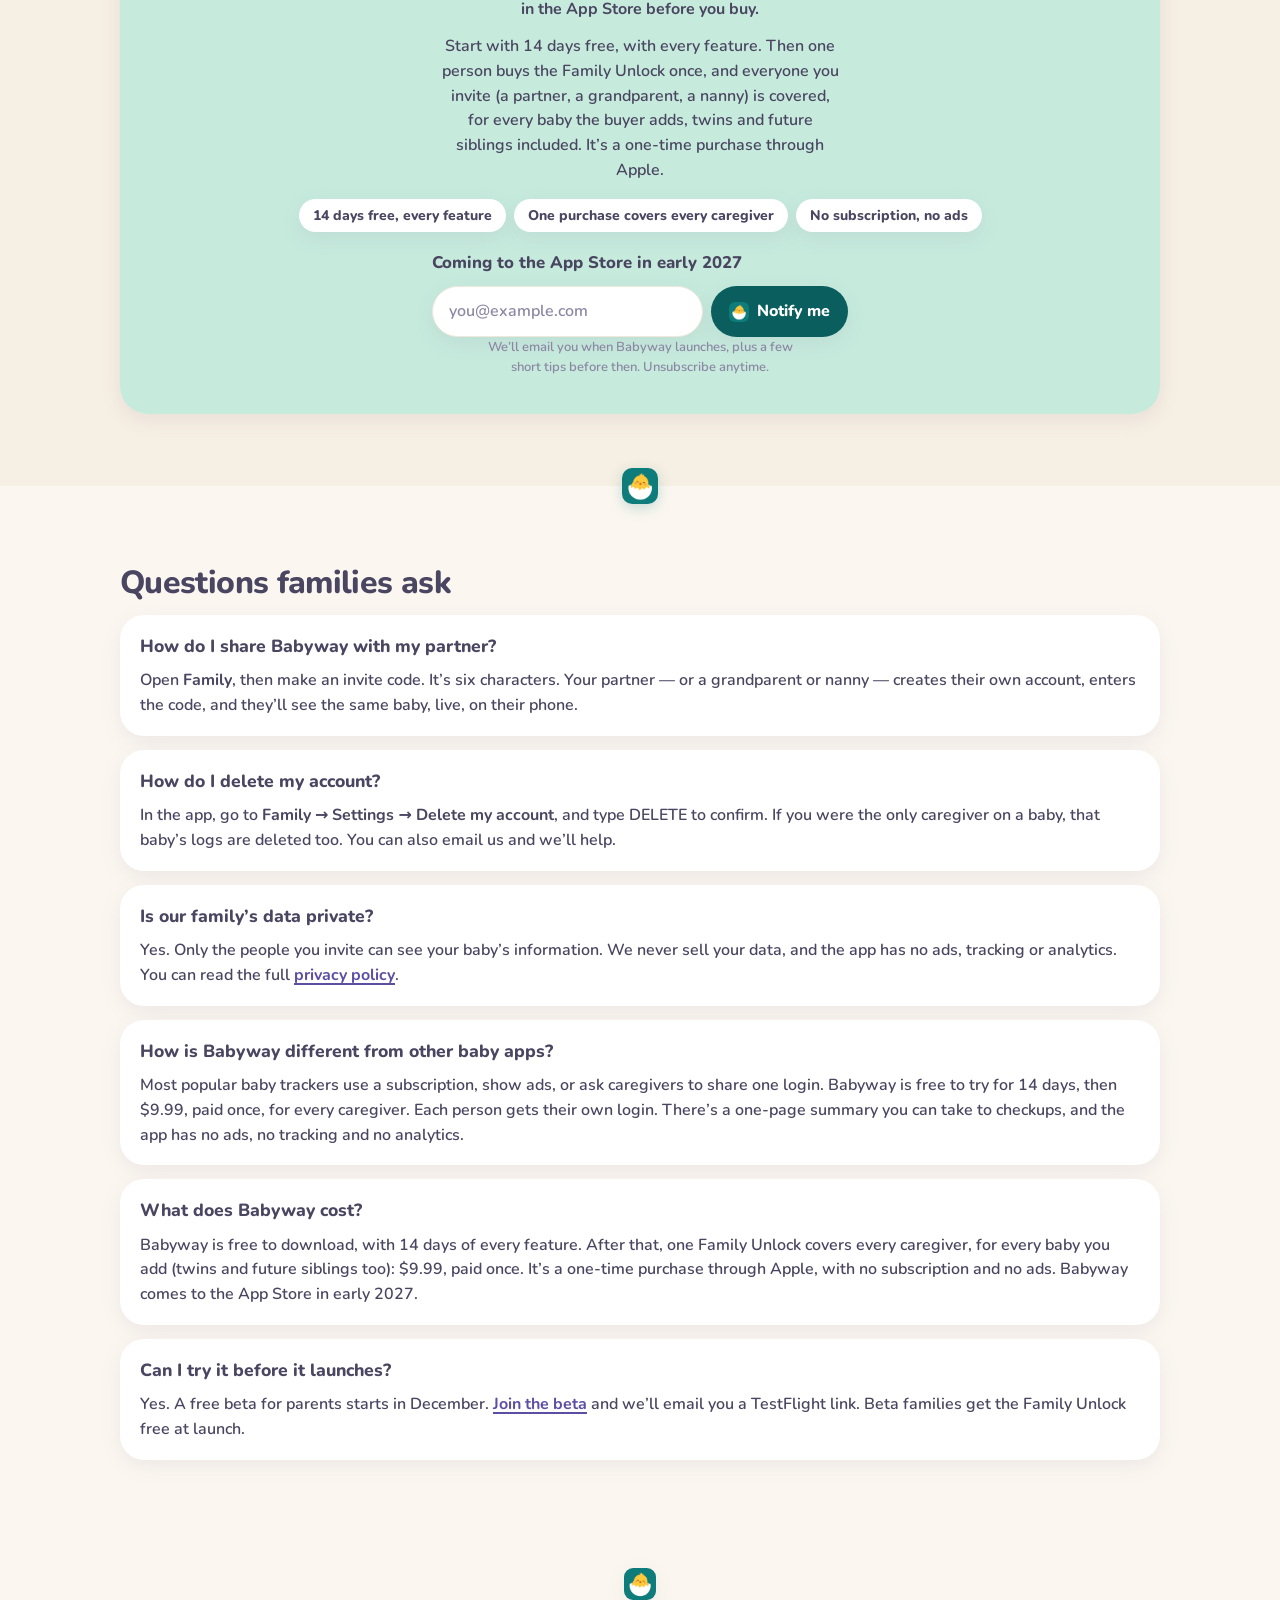
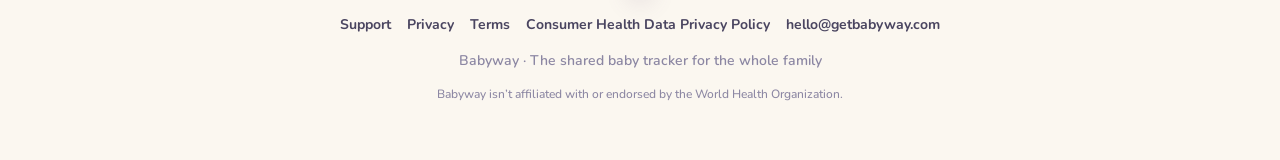
==== commit 94536b8b: "Stage a Why Babyway refresh for Friday's merge. Add four differentiator pills and a tighter comparis" ====
--- a/index.html
+++ b/index.html
@@ -107,11 +107,11 @@
     <div class="wrap printable">
       <div class="printable-previews">
         <figure class="printable-preview">
-          <img src="img/newborn-log-preview.webp?v=4" width="935" height="1210" loading="lazy" alt="Preview of the free Babyway newborn day log: a 24-hour grid with circles for left, right or bottle, tally boxes, a last-feed and next-feed handoff, and typical ranges by day.">
+          <img src="img/newborn-log-preview.webp?v=3" width="935" height="1210" loading="lazy" alt="Preview of the free Babyway newborn day log: a 24-hour grid with circles for left, right or bottle, tally boxes, a last-feed and next-feed handoff, and typical first-week ranges.">
           <figcaption>Day log, 2 pages</figcaption>
         </figure>
         <figure class="printable-preview preview-sheet">
-          <img src="img/first-week-cheat-sheet-preview.webp?v=2" width="935" height="592" loading="lazy" alt="Preview of the free Babyway first-week cheat sheet: typical feed and diaper ranges, a poop-color key, and a short list of when to call your pediatrician.">
+          <img src="img/first-week-cheat-sheet-preview.webp?v=1" width="935" height="592" loading="lazy" alt="Preview of the free Babyway first-week cheat sheet: typical feed and diaper ranges, a poop-color key, and a short list of when to call your pediatrician.">
           <figcaption>First-week cheat sheet</figcaption>
         </figure>
       </div>
@@ -122,7 +122,7 @@
         <ul class="printable-list">
           <li>Quick circles for L, R or Bottle, then ounces or minutes</li>
           <li>Tally boxes for feeds and diapers, plus last-feed / next-feed and a shift handoff</li>
-          <li>Typical feed and diaper ranges by day on the log (not medical advice)</li>
+          <li>Typical first-week ranges on the log (not medical advice)</li>
           <li>Questions for the pediatrician, and a half-page fridge cheat sheet</li>
         </ul>
         <form class="launch-form launch-form-printable" data-source="printable-log" data-download="downloads/babyway-newborn-log.pdf" novalidate>
@@ -138,8 +138,8 @@
           <p class="launch-note">Two US Letter PDFs: a 2-page day log, and a half-page fridge cheat sheet with two copies on one page. We’ll also send a few short newborn tips and let you know when Babyway comes to the App Store. Unsubscribe anytime.</p>
           <p class="launch-status" role="status" aria-live="polite"></p>
           <p class="launch-download" hidden>
-            <a href="downloads/babyway-newborn-log.pdf?v=5" download>Download the newborn log (PDF)</a>
-            <a href="downloads/first-week-cheat-sheet.pdf?v=2" download>Download the first-week cheat sheet (PDF)</a>
+            <a href="downloads/babyway-newborn-log.pdf?v=4" download>Download the newborn log (PDF)</a>
+            <a href="downloads/first-week-cheat-sheet.pdf?v=1" download>Download the first-week cheat sheet (PDF)</a>
           </p>
         </form>
       </div>
@@ -183,7 +183,7 @@
         <article class="feature">
           <div class="icon i-blue" aria-hidden="true">🕒</div>
           <h3>Last 24 hours, at a glance</h3>
-          <p>Wet and dirty diapers, feeds and sleep, counted for you — and, if you like, a poop’s color, texture and amount, the details your pediatrician asks about. Typical diaper counts for your baby’s age sit quietly alongside. Days can start at your baby’s birth time.</p>
+          <p>Wet and dirty diapers, feeds and sleep, counted for you — and, if you like, a poop’s color, texture and amount, the details your pediatrician asks about. Days can start at your baby’s birth time.</p>
         </article>
         <article class="feature">
           <div class="icon i-mint" aria-hidden="true">⏰</div>
@@ -201,6 +201,7 @@
           <p>In one tap. A clear summary of feeds, diapers, sleep and growth, with the questions you want to ask the doctor. Tap Share to send it from your phone, or print it.</p>
         </article>
       </div>
+      <p class="coming-note">Coming in the next beta: a mic at the top of Today so you can say a feed or a diaper (on iPhone, the voice stays on the device), typical diaper counts by your baby’s age, and a simple supplement log with a days-given summary for checkups.</p>
     </div>
   </section>
 
@@ -241,13 +242,20 @@
     <div class="chick-mark" aria-hidden="true"><img src="icons/icon-192.png" width="36" height="36" alt=""></div>
     <div class="wrap">
       <h2 id="compare-title">How Babyway compares</h2>
-      <p class="intro">The popular baby apps are useful, but a lot of what families need sits behind a subscription or a single shared login. Here’s how Babyway stacks up.</p>
+      <p class="intro">The popular baby apps are useful, but a lot of what families need sits behind a subscription, ads, or a shared login. Babyway is simpler: one unlock, paid once, for every caregiver.</p>
+      <ul class="why-pills">
+        <li><b>$9.99, paid once</b><span>Free to try for 14 days, then one Family Unlock. No subscription, no ads.</span></li>
+        <li><b>Your own login</b><span>Every caregiver joins with a code. No shared password.</span></li>
+        <li><b>Ready for checkups</b><span>A one-page summary is included, not locked behind a higher plan.</span></li>
+        <li><b>Private by design</b><span>Only the people you invite can see the log. No tracking, no analytics.</span></li>
+      </ul>
 <!--
-  Comparison sources, checked November 25, 2026. Re-check before changing any cell.
+  Comparison sources, checked November 25, 2026 (re-checked the same afternoon). Re-check before changing any cell. Sprout Baby, Baby Connect, Talli and Hatch were researched the same day but are not in this table: Hatch is a sleep device, not a peer logging app; Sprout and Baby Connect prices are listed on the App Store or third-party roundups, but caregiver and ads details were not as clearly documented on official pages as the four apps below; Talli’s app is tied to a $109.99 hardware tracker. Do not name those four in this table without equally strong official sources.
   Huckleberry
     - App Store listing (description + in-app purchases: Plus $11.99/mo or $68.99/yr, Premium $14.99/mo or $119.99/yr): https://apps.apple.com/us/app/huckleberry-baby-tracker/id1169136078
     - Pricing page + FAQ ("caregivers can sign in to the same account on each phone"; subscriptions auto-renew; Enhanced Reports are Plus/Premium): https://huckleberrycare.com/pricing
     - No ads: Google Play listing shows no "Contains ads" label: https://play.google.com/store/apps/details?id=com.huckleberry_labs.app
+    - AI logging (text, voice or photo) is a Plus/Premium feature, not free (pricing page feature table, Nov 25, 2026).
   Nara Baby
     - FAQ ($9.99/month or $99.99 one-time lifetime; 7-day trial, can't add new logs without paying; unlimited caregivers; each user should register their own email and password; ad-free; no additional premium tiers; CSV export): https://nara.com/pages/nara-baby-app-faqs
     - App Store listing: https://apps.apple.com/us/app/nara-baby-pregnancy-tracker/id1444639029
@@ -258,7 +266,8 @@
     - Help center, caregiver needs Premium Family Plan: https://prod-zammad.glowing.net/help/en-us/24-partner-caregiver/110-do-i-have-to-have-a-premium-subscription-to-add-a-caregiver
   Baby Tracker (Nighp)
     - App Store listing (core tracking free; Plus is an auto-renewing subscription that adds ad-free tracking + cues; Remove Ads $4.99, Plus $5.99/mo or $49.99/yr; export records as PDF): https://apps.apple.com/us/app/baby-tracker-newborn-log/id779656557
-    - FAQ (sync: every device joins the sync group with the same email and password; full version removes ads): https://nighp.com/babytracker/babytracker_faq.html
+    - FAQ (sync: every device joins the sync group with the same email and password; full version removes ads; the FAQ also documents custom supplements): https://nighp.com/babytracker/babytracker_faq.html
+    - App Store listing also: What’s Next cues are generated on-device (Plus); Siri Shortcuts and “Quick Log” in your own words (requires iOS 26 with Apple Intelligence). Do not claim Babyway is the only app with voice logging or supplements.
   Android apps (checked Nov 25, 2026): Huckleberry https://play.google.com/store/apps/details?id=com.huckleberry_labs.app ; Nara Baby https://play.google.com/store/apps/details?id=com.naraorganics.nara ; Glow Baby https://play.google.com/store/apps/details?id=com.glow.android.baby ; Baby Tracker (Nighp) https://play.google.com/store/apps/details?id=com.nighp.babytracker_android (FAQ: syncs iOS and Android devices in one sync group).
   Babyway: free 14-day trial, then one Family Unlock (in-app purchase) for every caregiver and every baby the buyer adds; no ads; own account per caregiver with invite code; pediatrician summary. Android caregivers join with an invite code in the free web app (https://jamiejmann.github.io/little-days/), tested end to end on Nov 25, 2026 with throwaway accounts (Pixel 7 emulation: sign up, join, log); caregivers never pay under the Family Unlock plan.
   Not added yet: "Export all your data anytime". The iOS app's CSV button does nothing in shipped builds and only exported 31 days; fixed on little-days branch ios-export-fix, not shipped.
@@ -339,7 +348,7 @@
             <h3>Babyway</h3>
             <dl>
               <dt>Caregivers</dt><dd>Each person signs in with their <b>own account</b> and joins with a 6-character invite code.</dd>
-              <dt>What’s included</dt><dd>Feeds, diapers, sleep, pumping and medicine (live timer or log a past entry), last-24-hour counts, daily goals for the first 8 weeks, a feeding alarm, growth charts and a pediatrician summary.</dd>
+              <dt>What’s included</dt><dd>Feeds, diapers, sleep, pumping and medicine (live timer or log a past entry), last-24-hour counts, daily goals for the first 8 weeks, a feeding alarm, growth charts and a pediatrician summary. Coming in the next beta: a mic on Today so you can say a feed or a diaper (on iPhone, speech is turned into text on the device and never uploaded), typical diaper counts by age, and a simple supplement log that shows whether today’s dose was given, who gave it, and a days-given summary for checkups.</dd>
               <dt>Ads and upgrades</dt><dd>No ads, no subscriptions. Free for 14 days, then one Family Unlock covers every caregiver, for every baby you add (twins and future siblings too).</dd>
             </dl>
           </article>
@@ -377,7 +386,7 @@
           </article>
         </div>
       </details>
-      <p class="compare-note">Sources: the App Store listings for <a href="https://apps.apple.com/us/app/huckleberry-baby-tracker/id1169136078">Huckleberry</a>, <a href="https://apps.apple.com/us/app/nara-baby-pregnancy-tracker/id1444639029">Nara Baby</a>, <a href="https://apps.apple.com/us/app/glow-baby-tracker-growth-app/id1077177456">Glow Baby</a> and <a href="https://apps.apple.com/us/app/baby-tracker-newborn-log/id779656557">Baby Tracker</a>, plus <a href="https://huckleberrycare.com/pricing">Huckleberry’s pricing page</a>, <a href="https://nara.com/pages/nara-baby-app-faqs">Nara’s FAQ</a>, <a href="https://wp.glowing.com/glow-baby-app">Glow’s Glow Baby page</a> and <a href="https://nighp.com/babytracker/babytracker_faq.html">Baby Tracker’s FAQ</a>, checked Nov 25, 2026.</p>
+      <p class="compare-note">Sources: the App Store listings for <a href="https://apps.apple.com/us/app/huckleberry-baby-tracker/id1169136078">Huckleberry</a>, <a href="https://apps.apple.com/us/app/nara-baby-pregnancy-tracker/id1444639029">Nara Baby</a>, <a href="https://apps.apple.com/us/app/glow-baby-tracker-growth-app/id1077177456">Glow Baby</a> and <a href="https://apps.apple.com/us/app/baby-tracker-newborn-log/id779656557">Baby Tracker</a>, plus <a href="https://huckleberrycare.com/pricing">Huckleberry’s pricing page</a>, <a href="https://nara.com/pages/nara-baby-app-faqs">Nara’s FAQ</a>, <a href="https://wp.glowing.com/glow-baby-app">Glow’s Glow Baby page</a> and <a href="https://nighp.com/babytracker/babytracker_faq.html">Baby Tracker’s FAQ</a>, re-checked Nov 25, 2026.</p>
     </div>
   </section>
 
@@ -443,6 +452,10 @@
         <article class="faq-item">
           <h3>Is our family’s data private?</h3>
           <p>Yes. Only the people you invite can see your baby’s information. We never sell your data, and the app has no ads, tracking or analytics. You can read the full <a href="privacy.html">privacy policy</a>.</p>
+        </article>
+        <article class="faq-item">
+          <h3>How is Babyway different from other baby apps?</h3>
+          <p>Most popular baby trackers use a subscription, show ads, or ask caregivers to share one login. Babyway is free to try for 14 days, then $9.99, paid once, for every caregiver. Each person gets their own login. There’s a one-page summary you can take to checkups, and the app has no ads, no tracking and no analytics.</p>
         </article>
         <article class="faq-item">
           <h3>What does Babyway cost?</h3>
--- a/styles.css
+++ b/styles.css
@@ -270,6 +270,14 @@
 }
 .feature h3{font-size:1.05rem;margin:0 0 6px;font-weight:800}
 .feature p{margin:0;font-size:.98rem;font-weight:600}
+.coming-note{
+  margin:18px 0 0;
+  max-width:62ch;
+  font-size:.95rem;
+  font-weight:600;
+  color:var(--soft);
+  line-height:1.45;
+}
 .i-peach{background:var(--peach)}
 .i-mint{background:var(--mint)}
 .i-blue{background:var(--blue)}
@@ -550,6 +558,40 @@
   .checks .yes,.checks .no{width:30px;height:30px;font-size:17px}
 }
 
+.why-pills{
+  list-style:none;
+  margin:0 0 22px;
+  padding:0;
+  display:grid;
+  gap:10px;
+}
+.why-pills li{
+  background:var(--card);
+  border-radius:18px;
+  padding:14px 16px;
+  box-shadow:var(--shadow);
+}
+.why-pills b{
+  display:block;
+  font-size:15px;
+  font-weight:800;
+  margin:0 0 4px;
+  color:var(--teal-ink);
+}
+.why-pills span{
+  display:block;
+  font-size:13.5px;
+  font-weight:600;
+  line-height:1.35;
+  color:#5E5A73;
+}
+@media (min-width:700px){
+  .why-pills{grid-template-columns:repeat(2,minmax(0,1fr))}
+}
+@media (min-width:1000px){
+  .why-pills{grid-template-columns:repeat(4,minmax(0,1fr))}
+}
+
 .compare-details{margin:16px 0 12px}
 .compare-details summary{
   cursor:pointer;
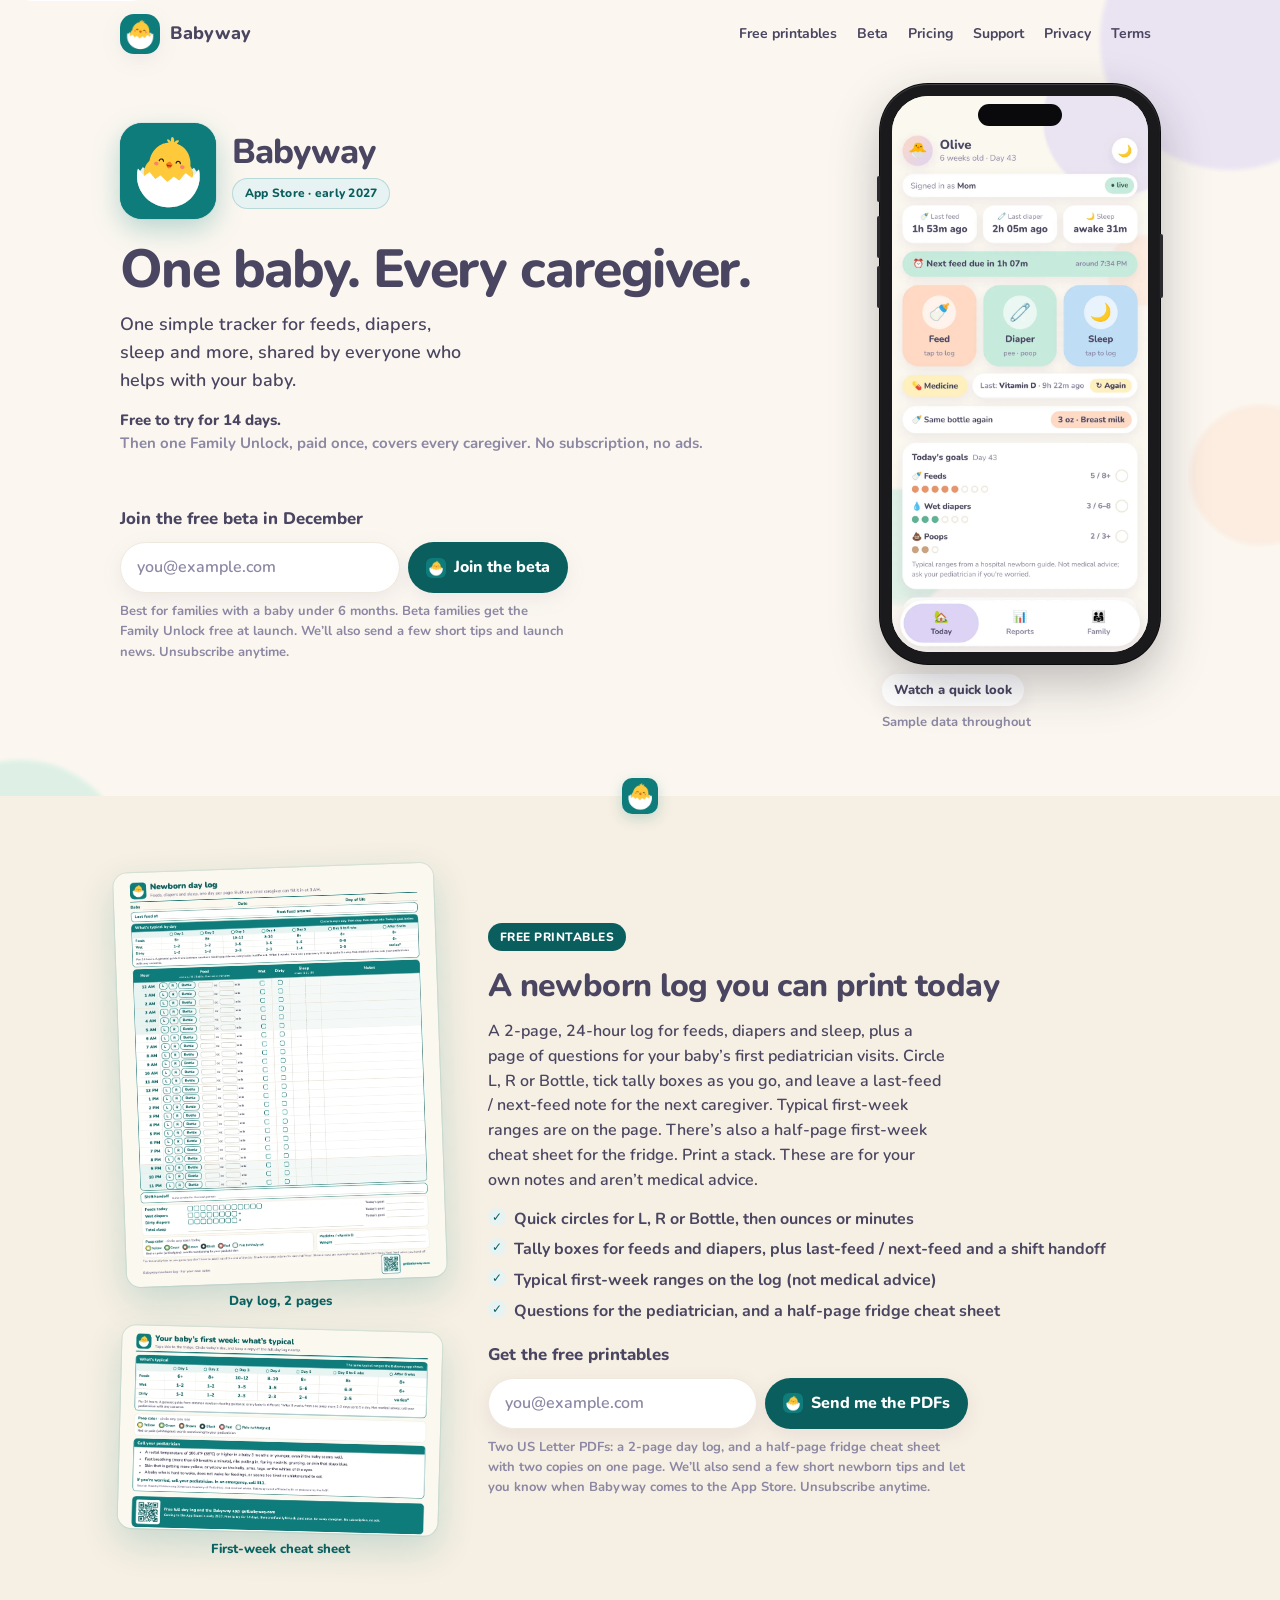
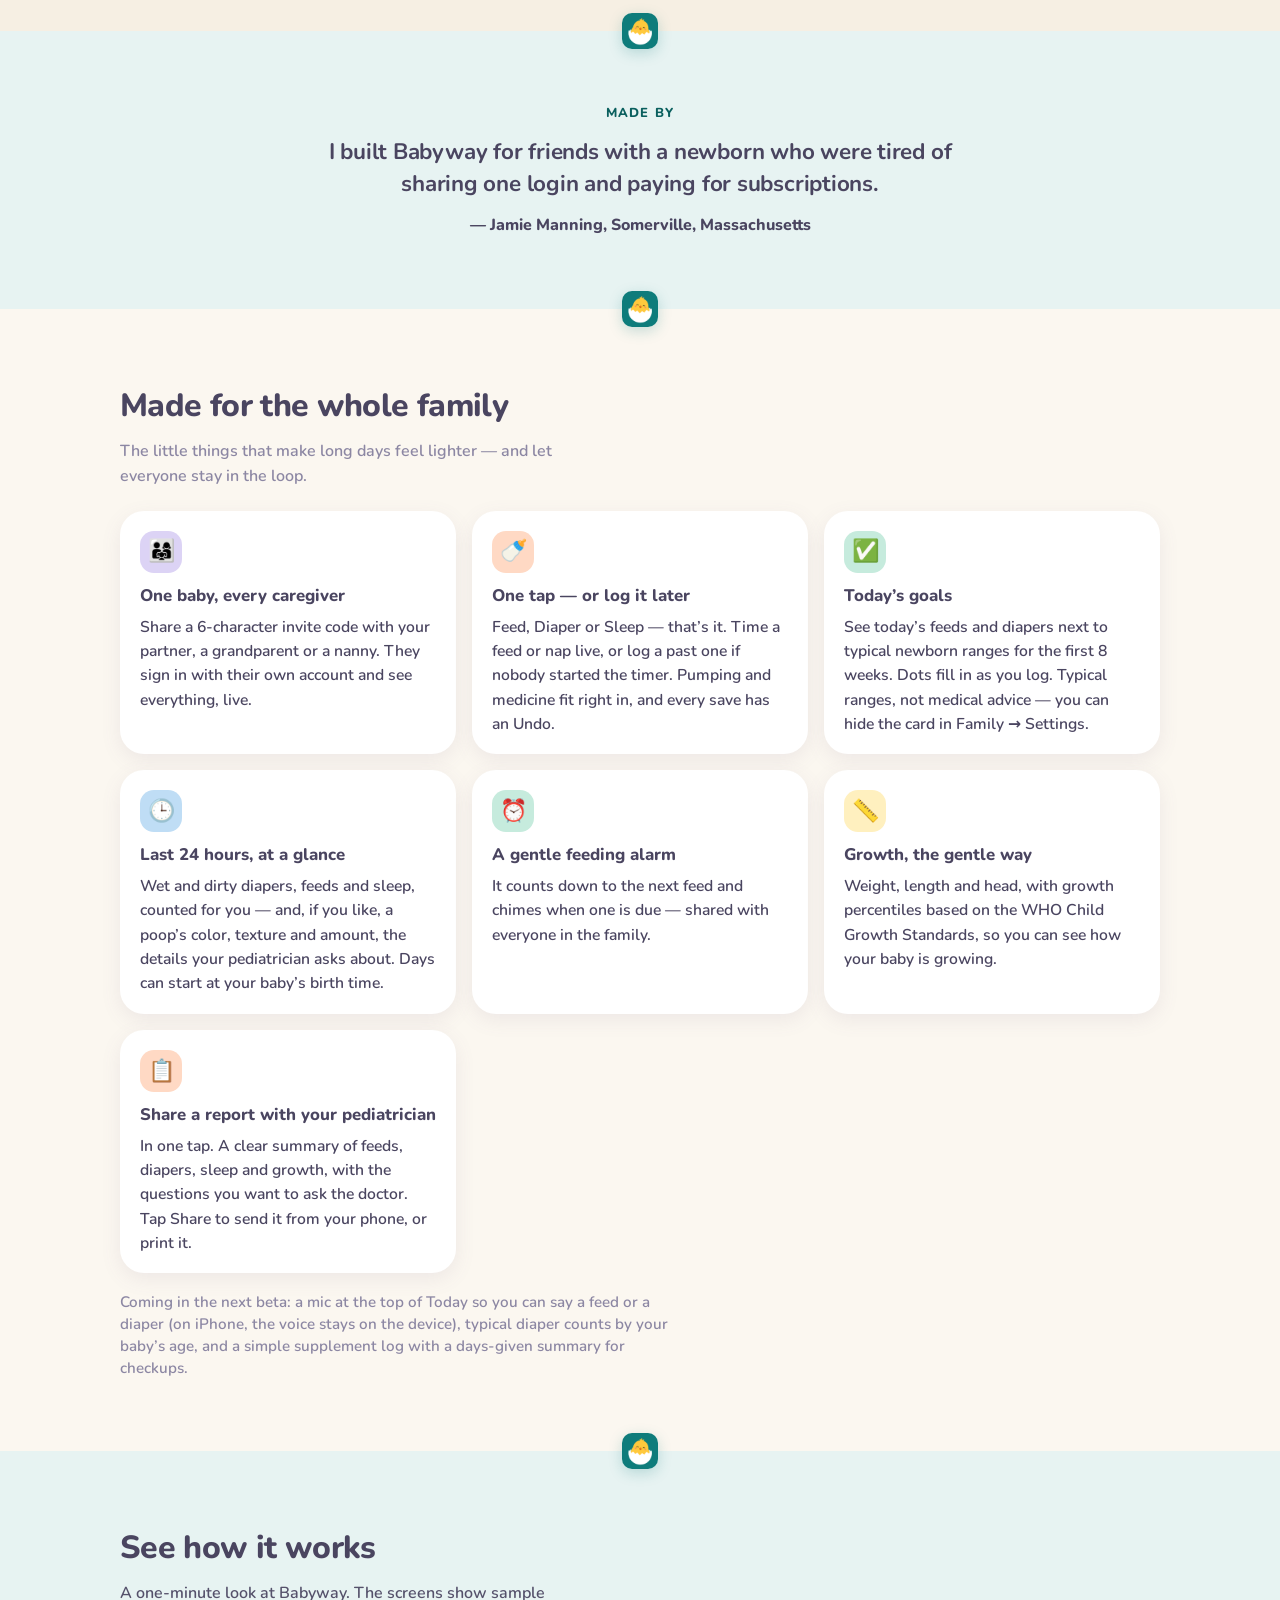
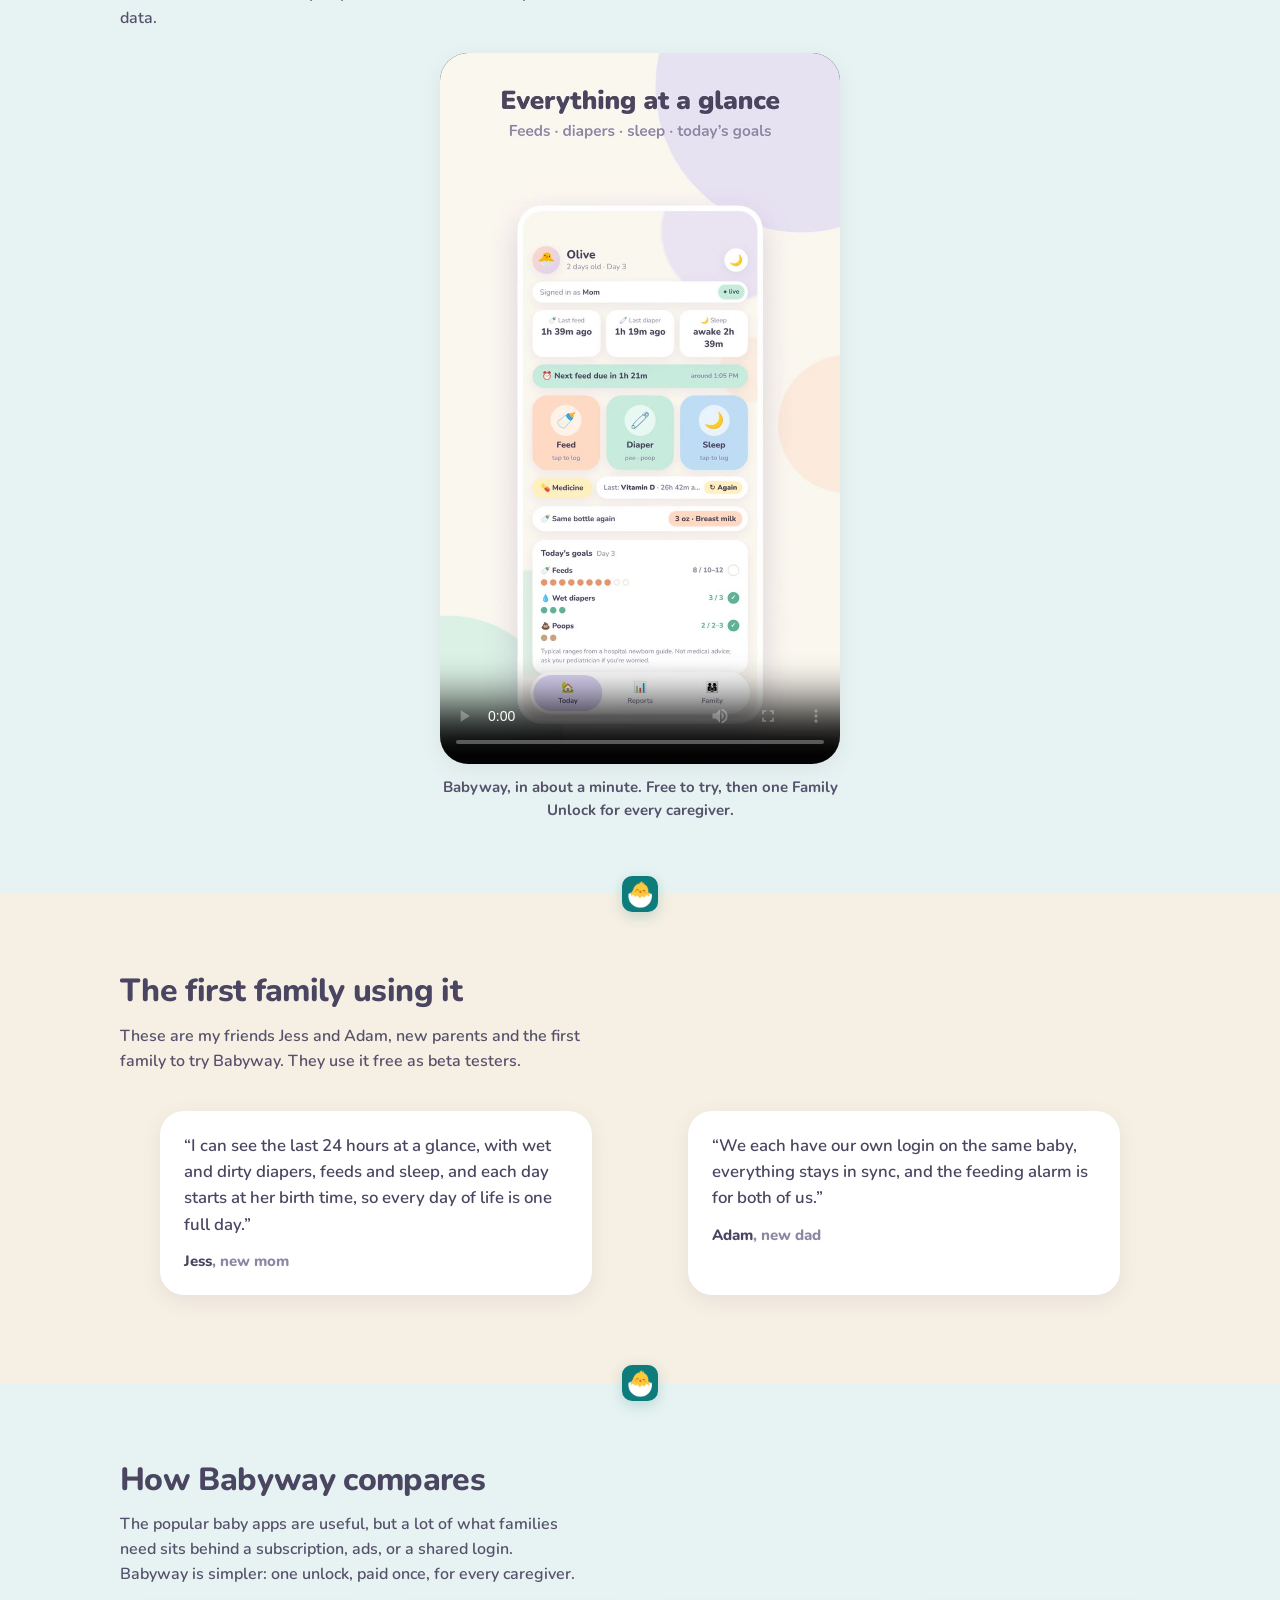
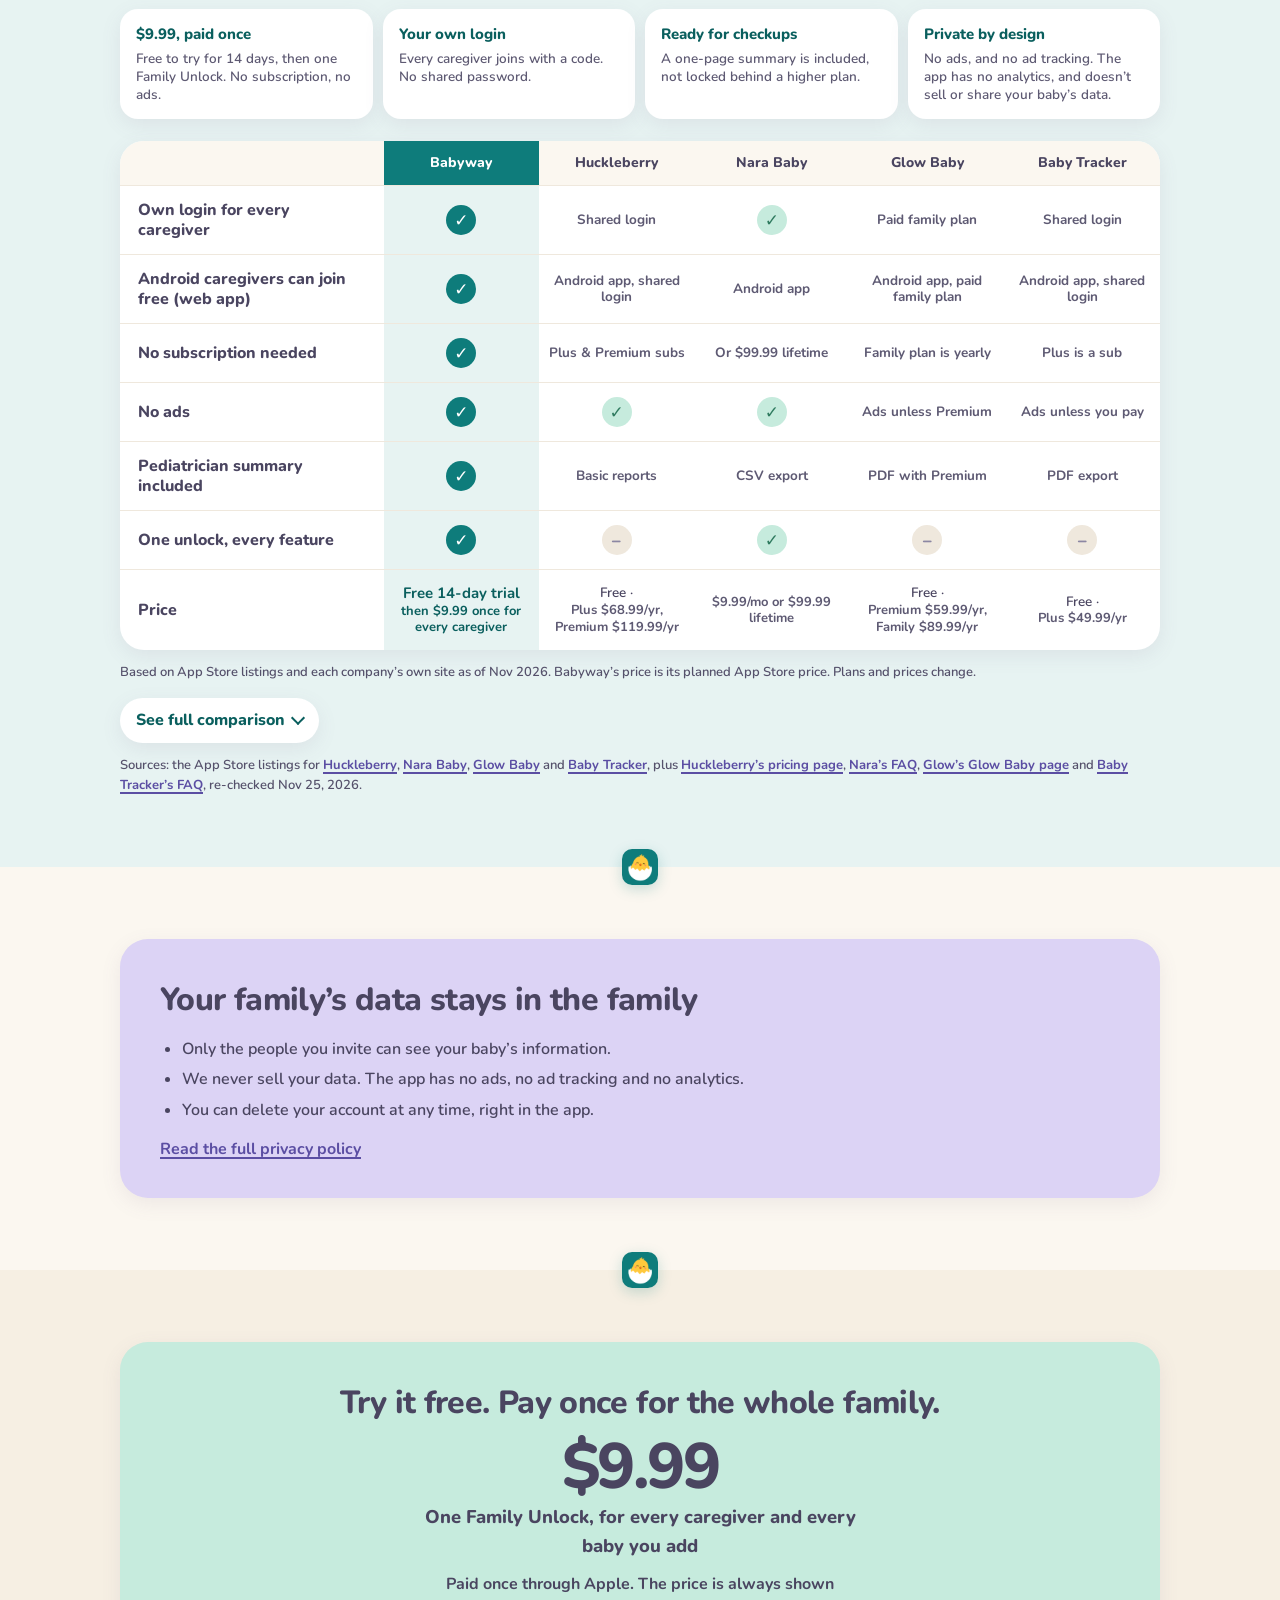
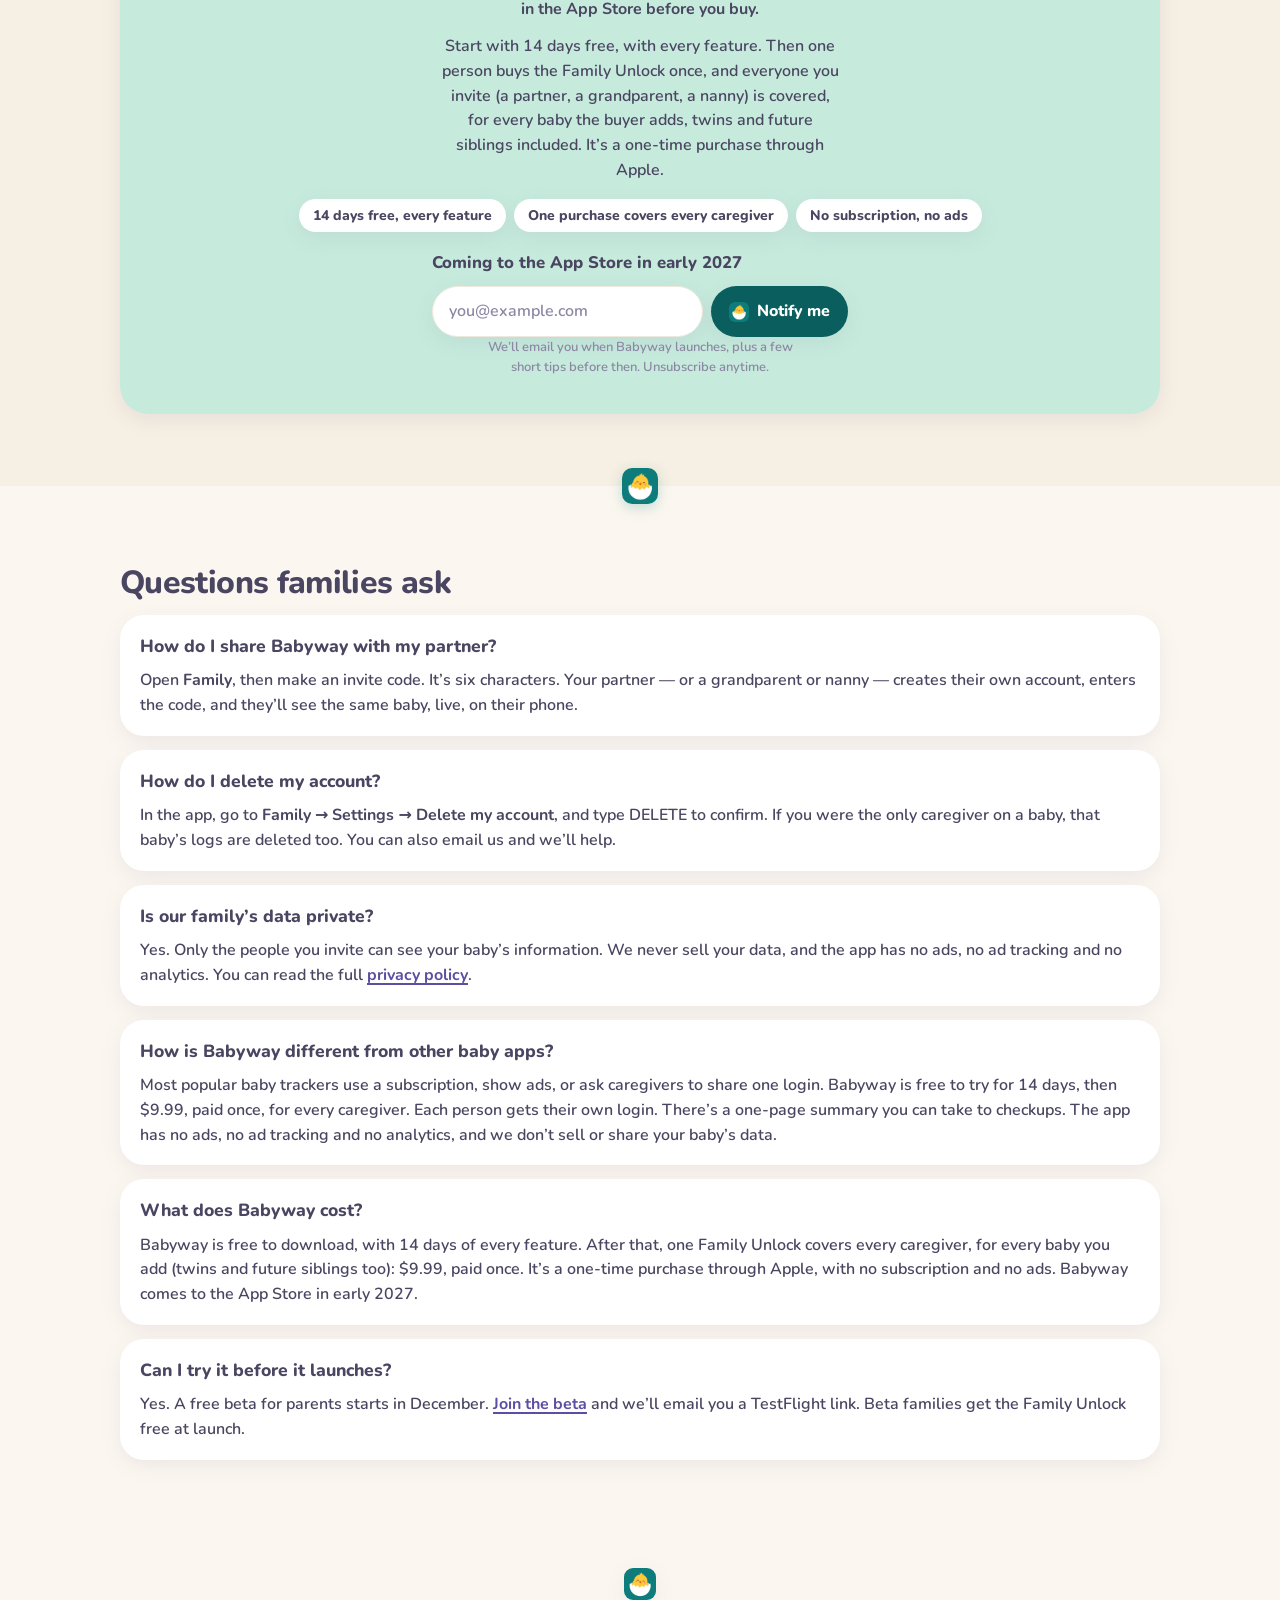
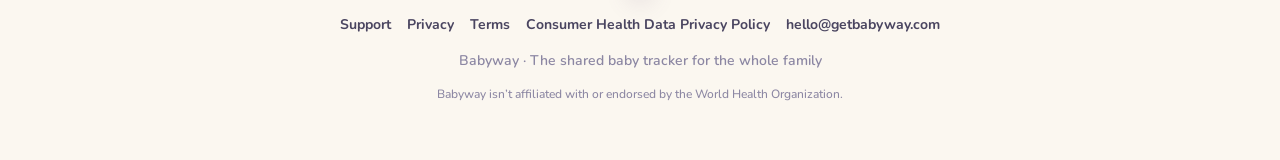
==== commit a41a481e: "Fix privacy claims so they stay true with GoatCounter on the site. The app has no analytics. getbaby" ====
--- a/index.html
+++ b/index.html
@@ -247,7 +247,7 @@
         <li><b>$9.99, paid once</b><span>Free to try for 14 days, then one Family Unlock. No subscription, no ads.</span></li>
         <li><b>Your own login</b><span>Every caregiver joins with a code. No shared password.</span></li>
         <li><b>Ready for checkups</b><span>A one-page summary is included, not locked behind a higher plan.</span></li>
-        <li><b>Private by design</b><span>Only the people you invite can see the log. No tracking, no analytics.</span></li>
+        <li><b>Private by design</b><span>No ads, and no ad tracking. The app has no analytics, and doesn’t sell or share your baby’s data.</span></li>
       </ul>
 <!--
   Comparison sources, checked November 25, 2026 (re-checked the same afternoon). Re-check before changing any cell. Sprout Baby, Baby Connect, Talli and Hatch were researched the same day but are not in this table: Hatch is a sleep device, not a peer logging app; Sprout and Baby Connect prices are listed on the App Store or third-party roundups, but caregiver and ads details were not as clearly documented on official pages as the four apps below; Talli’s app is tied to a $109.99 hardware tracker. Do not name those four in this table without equally strong official sources.
@@ -397,7 +397,7 @@
         <h2 id="privacy-title">Your family’s data stays in the family</h2>
         <ul>
           <li>Only the people you invite can see your baby’s information.</li>
-          <li>We never sell your data. The app has no ads, no tracking and no analytics.</li>
+          <li>We never sell your data. The app has no ads, no ad tracking and no analytics.</li>
           <li>You can delete your account at any time, right in the app.</li>
         </ul>
         <p><a href="privacy.html">Read the full privacy policy</a></p>
@@ -451,11 +451,11 @@
         </article>
         <article class="faq-item">
           <h3>Is our family’s data private?</h3>
-          <p>Yes. Only the people you invite can see your baby’s information. We never sell your data, and the app has no ads, tracking or analytics. You can read the full <a href="privacy.html">privacy policy</a>.</p>
+          <p>Yes. Only the people you invite can see your baby’s information. We never sell your data, and the app has no ads, no ad tracking and no analytics. You can read the full <a href="privacy.html">privacy policy</a>.</p>
         </article>
         <article class="faq-item">
           <h3>How is Babyway different from other baby apps?</h3>
-          <p>Most popular baby trackers use a subscription, show ads, or ask caregivers to share one login. Babyway is free to try for 14 days, then $9.99, paid once, for every caregiver. Each person gets their own login. There’s a one-page summary you can take to checkups, and the app has no ads, no tracking and no analytics.</p>
+          <p>Most popular baby trackers use a subscription, show ads, or ask caregivers to share one login. Babyway is free to try for 14 days, then $9.99, paid once, for every caregiver. Each person gets their own login. There’s a one-page summary you can take to checkups. The app has no ads, no ad tracking and no analytics, and we don’t sell or share your baby’s data.</p>
         </article>
         <article class="faq-item">
           <h3>What does Babyway cost?</h3>
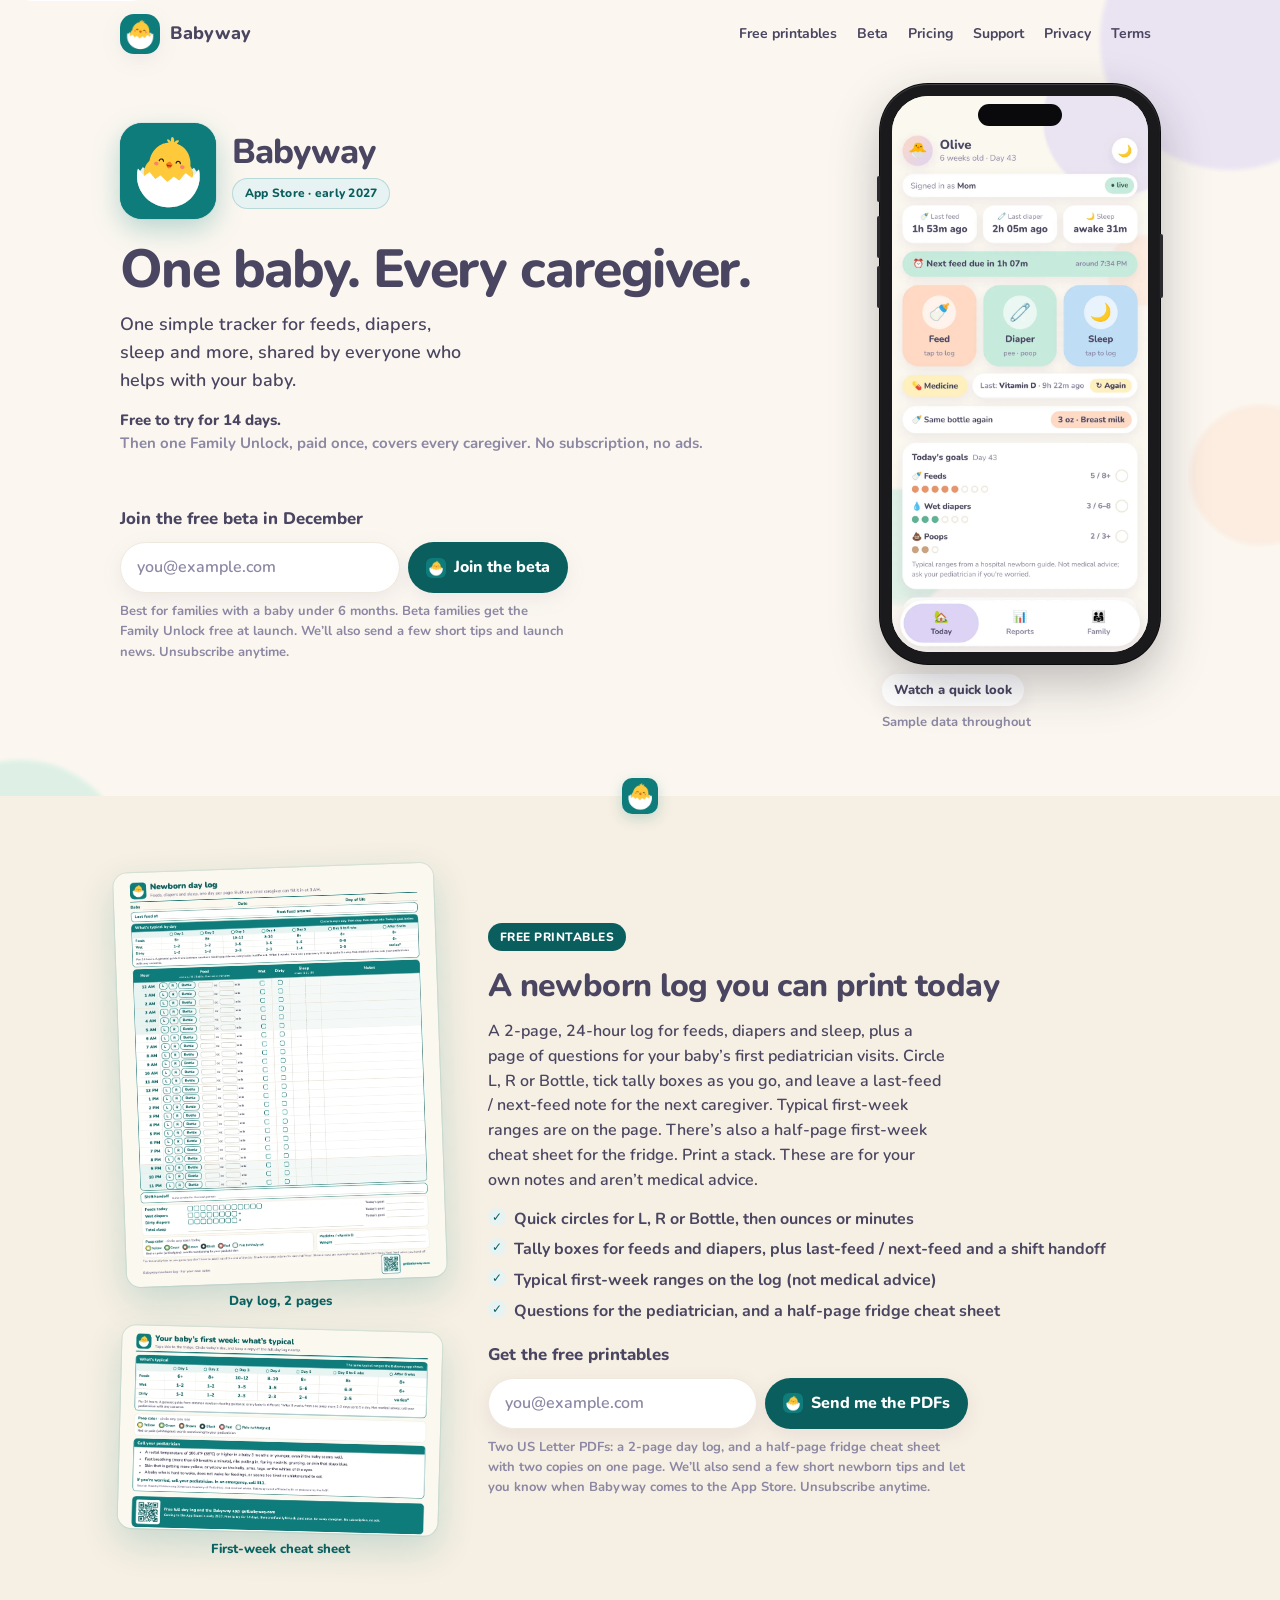
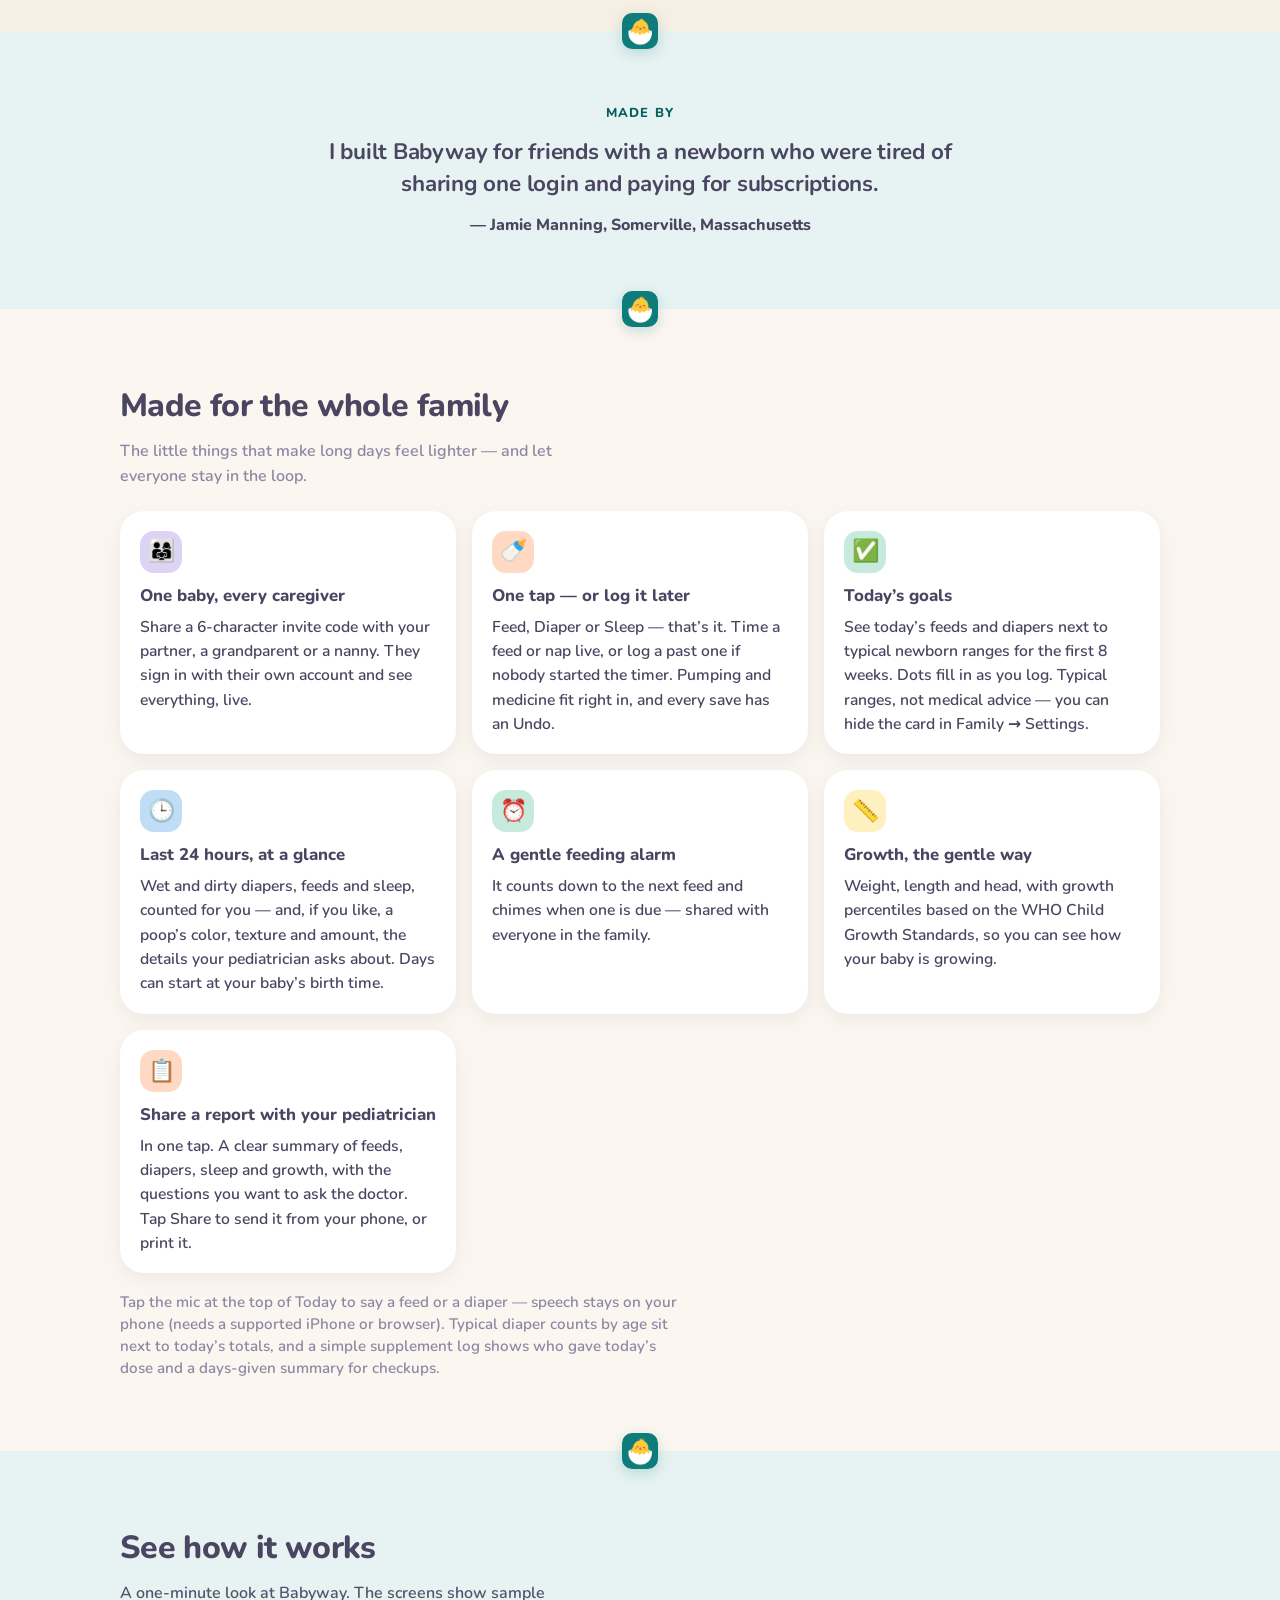
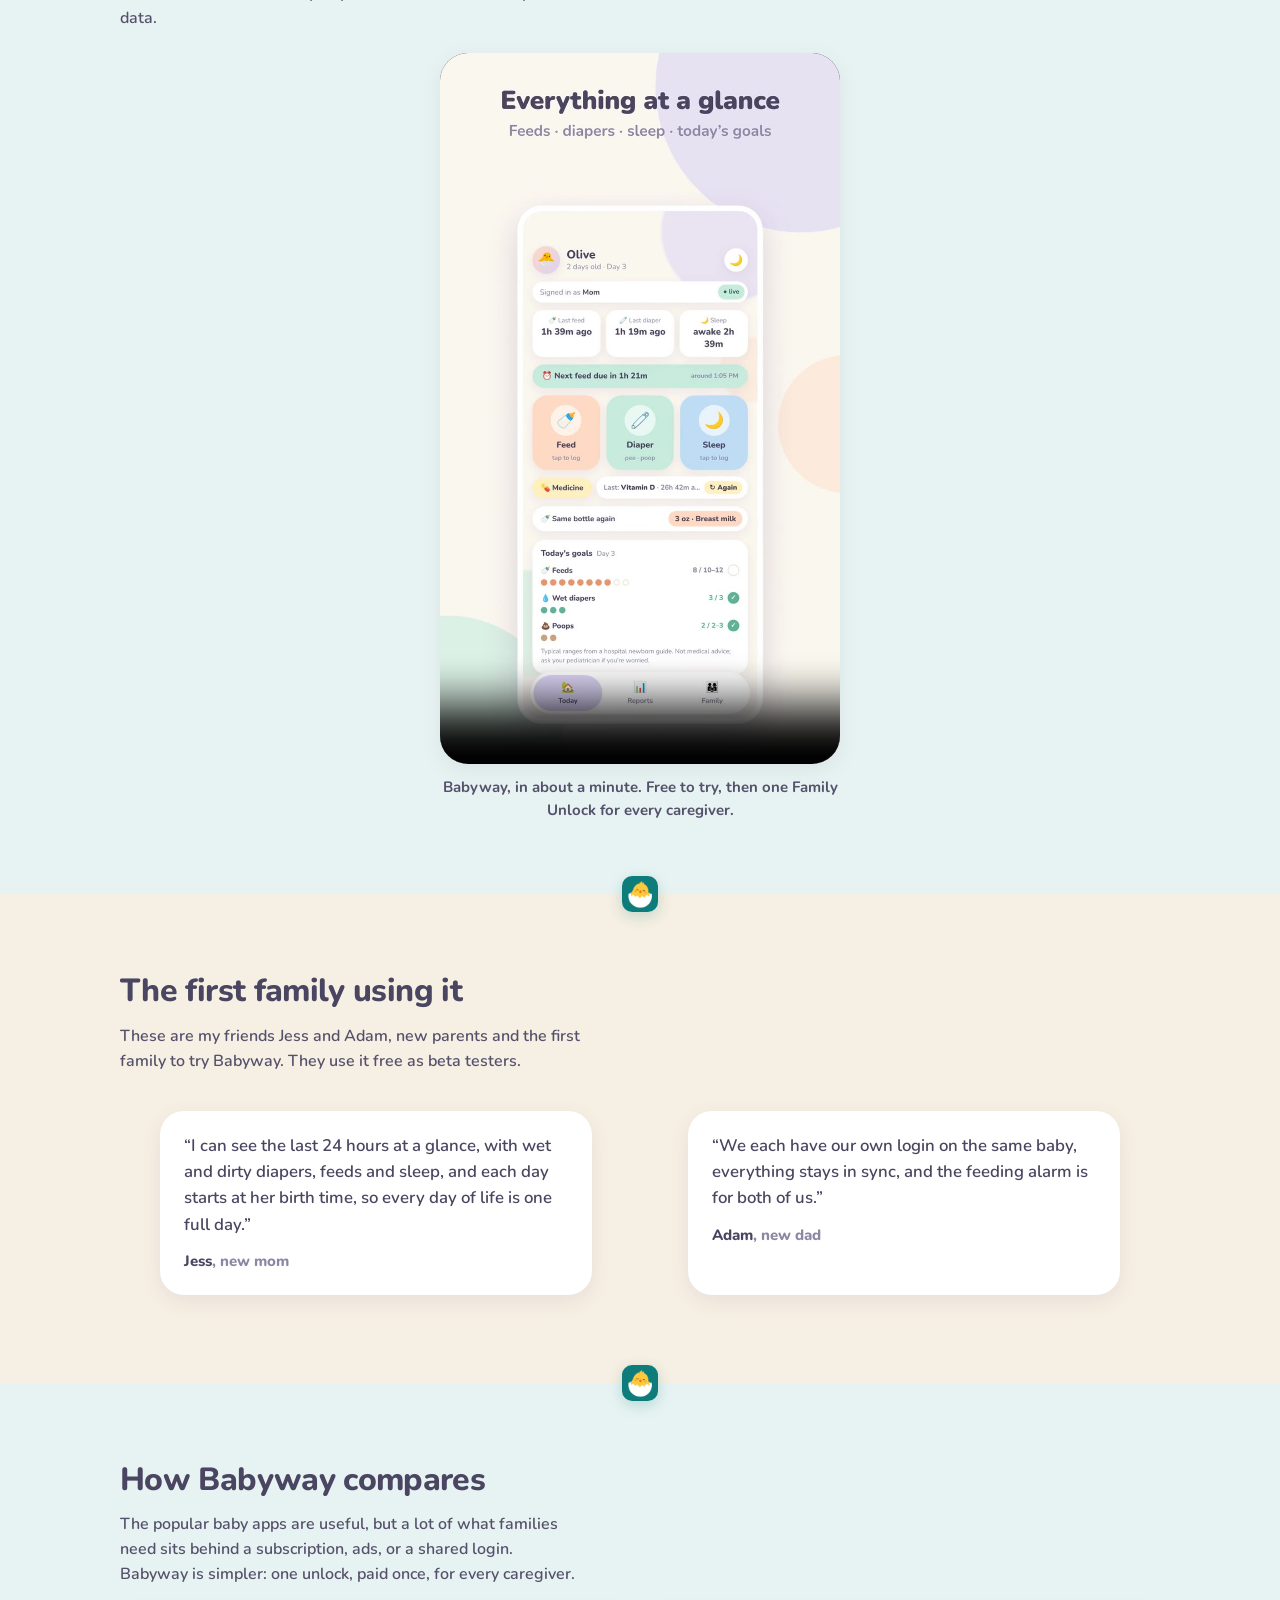
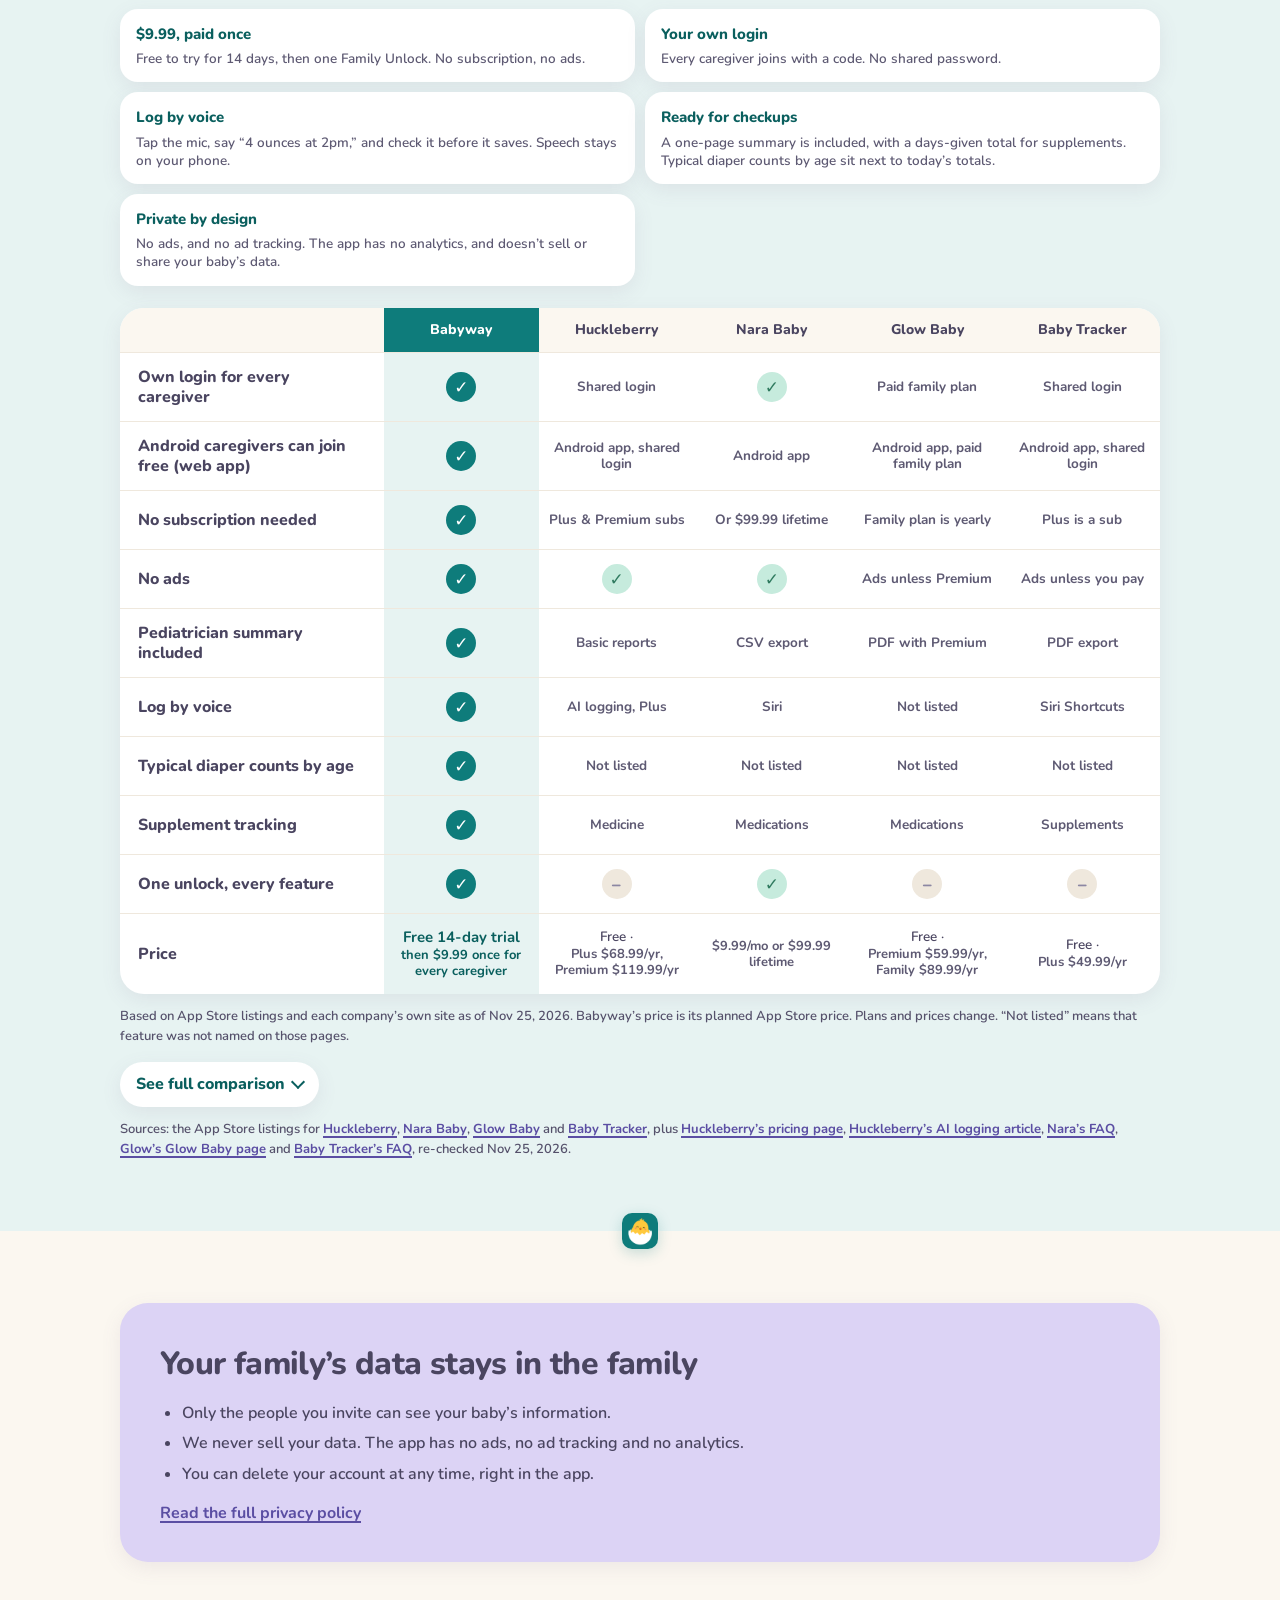
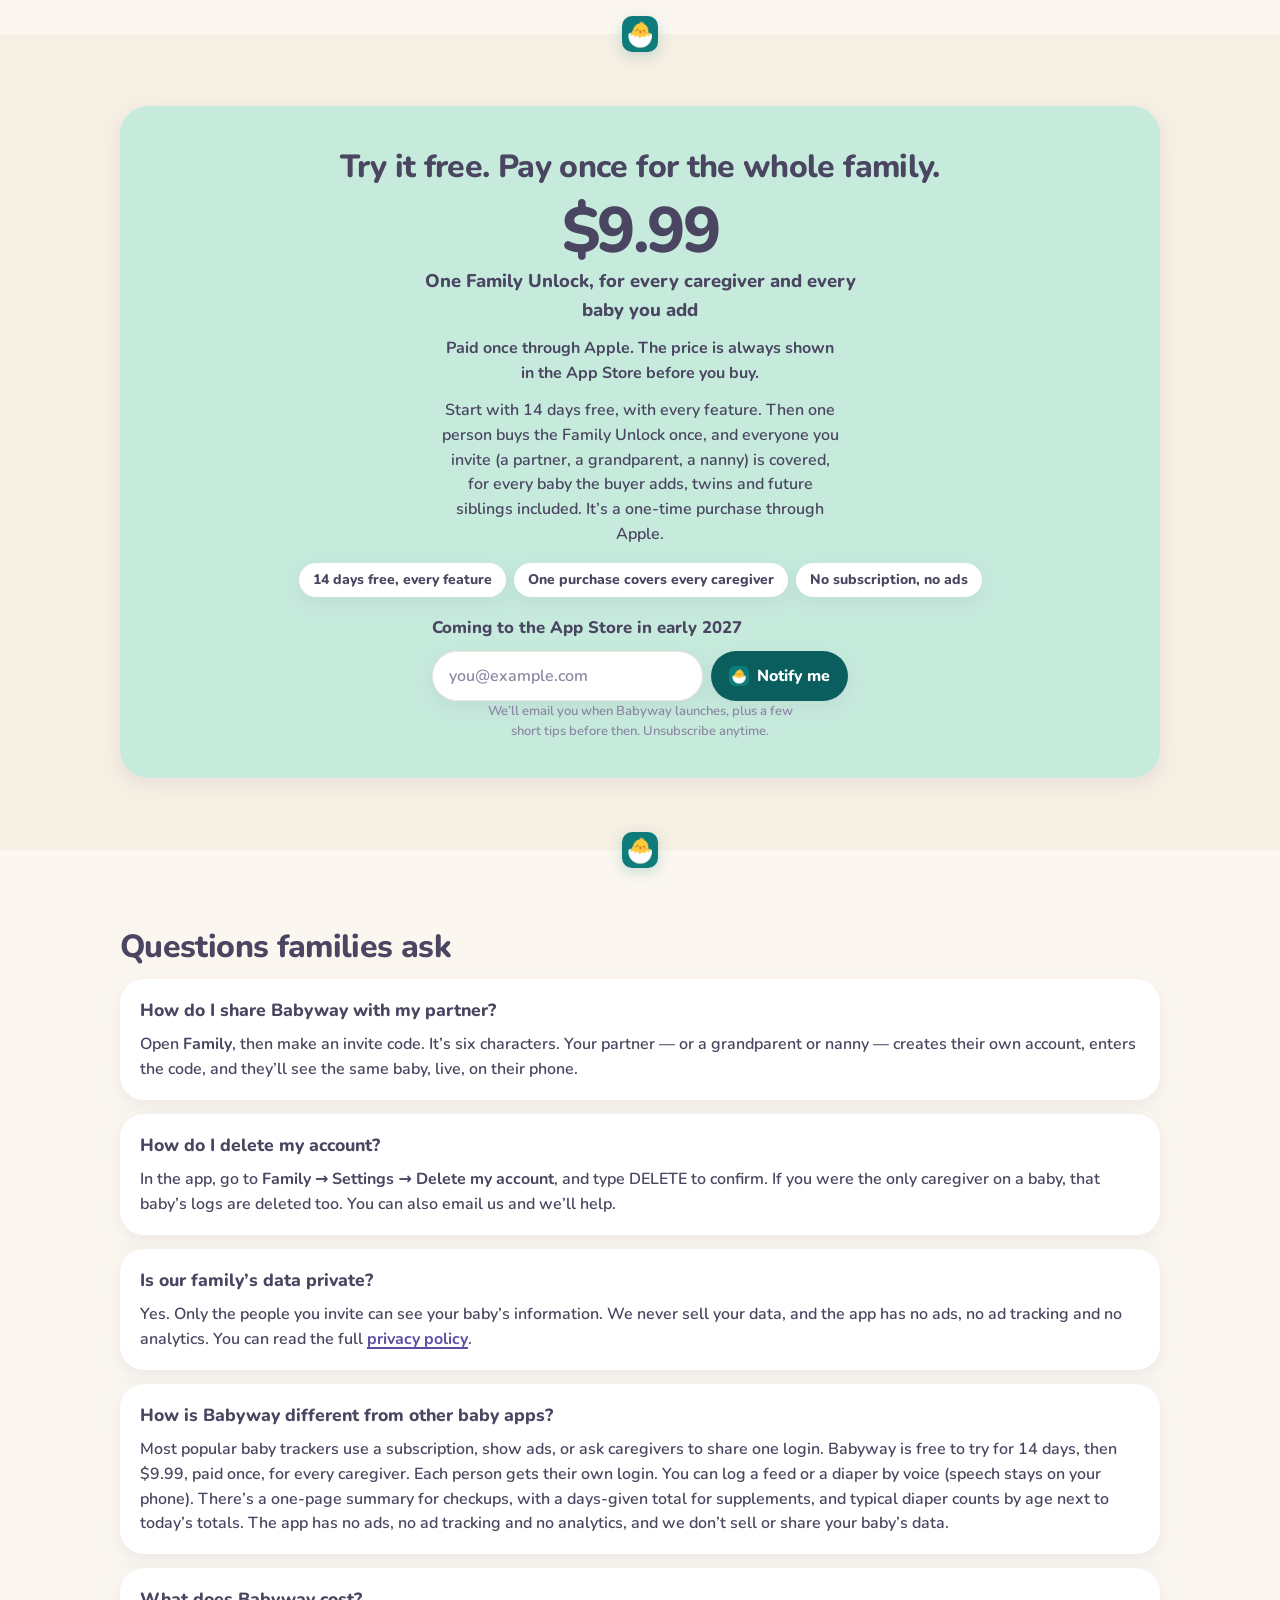
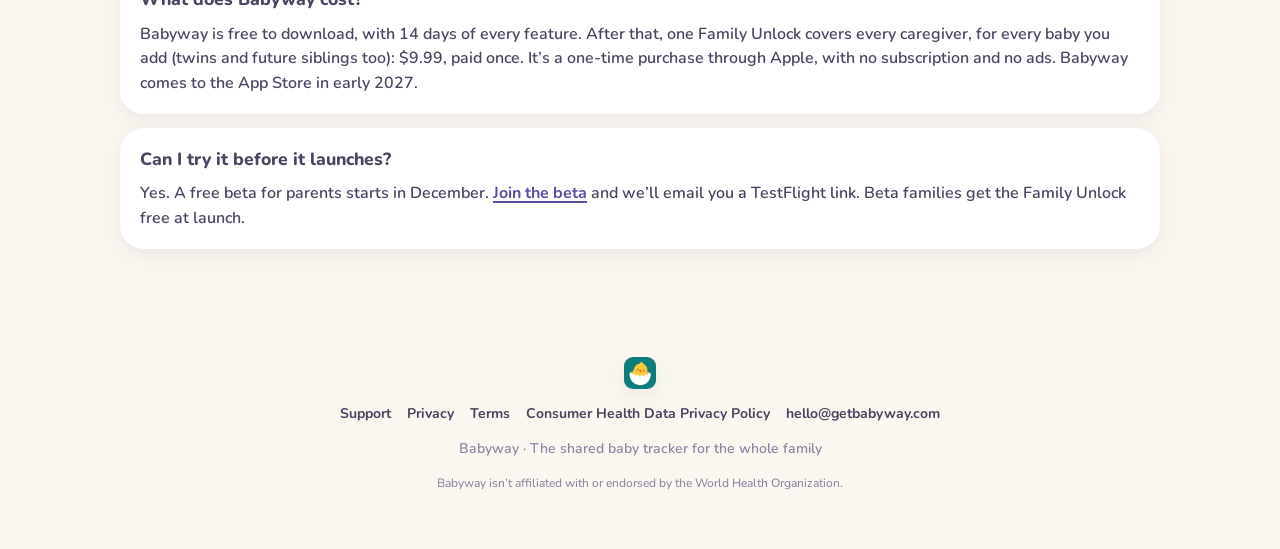
==== commit 2f94e2f4: "Add voice, typical diaper counts and supplements to How Babyway compares. Rival cells are sourced fr" ====
--- a/index.html
+++ b/index.html
@@ -201,7 +201,7 @@
           <p>In one tap. A clear summary of feeds, diapers, sleep and growth, with the questions you want to ask the doctor. Tap Share to send it from your phone, or print it.</p>
         </article>
       </div>
-      <p class="coming-note">Coming in the next beta: a mic at the top of Today so you can say a feed or a diaper (on iPhone, the voice stays on the device), typical diaper counts by your baby’s age, and a simple supplement log with a days-given summary for checkups.</p>
+      <p class="coming-note">Tap the mic at the top of Today to say a feed or a diaper — speech stays on your phone (needs a supported iPhone or browser). Typical diaper counts by age sit next to today’s totals, and a simple supplement log shows who gave today’s dose and a days-given summary for checkups.</p>
     </div>
   </section>
 
@@ -246,7 +246,8 @@
       <ul class="why-pills">
         <li><b>$9.99, paid once</b><span>Free to try for 14 days, then one Family Unlock. No subscription, no ads.</span></li>
         <li><b>Your own login</b><span>Every caregiver joins with a code. No shared password.</span></li>
-        <li><b>Ready for checkups</b><span>A one-page summary is included, not locked behind a higher plan.</span></li>
+        <li><b>Log by voice</b><span>Tap the mic, say “4 ounces at 2pm,” and check it before it saves. Speech stays on your phone.</span></li>
+        <li><b>Ready for checkups</b><span>A one-page summary is included, with a days-given total for supplements. Typical diaper counts by age sit next to today’s totals.</span></li>
         <li><b>Private by design</b><span>No ads, and no ad tracking. The app has no analytics, and doesn’t sell or share your baby’s data.</span></li>
       </ul>
 <!--
@@ -269,6 +270,21 @@
     - FAQ (sync: every device joins the sync group with the same email and password; full version removes ads; the FAQ also documents custom supplements): https://nighp.com/babytracker/babytracker_faq.html
     - App Store listing also: What’s Next cues are generated on-device (Plus); Siri Shortcuts and “Quick Log” in your own words (requires iOS 26 with Apple Intelligence). Do not claim Babyway is the only app with voice logging or supplements.
   Android apps (checked Nov 25, 2026): Huckleberry https://play.google.com/store/apps/details?id=com.huckleberry_labs.app ; Nara Baby https://play.google.com/store/apps/details?id=com.naraorganics.nara ; Glow Baby https://play.google.com/store/apps/details?id=com.glow.android.baby ; Baby Tracker (Nighp) https://play.google.com/store/apps/details?id=com.nighp.babytracker_android (FAQ: syncs iOS and Android devices in one sync group).
+  Voice, typical diaper counts by age, and supplements — re-checked Nov 25, 2026, evening, from each company’s current App Store listing (iTunes lookup) and own site/FAQ. Mark only what those pages list. Do not claim Babyway is the only app with voice logging, PDF export, or supplements. Do not say speech staying on the phone means the app is fully offline; the mic is hidden where speech recognition is not available.
+  Huckleberry (voice / diapers / medicine)
+    - AI logging (text, voice or photo) is Plus/Premium, not free: pricing page feature table https://huckleberrycare.com/pricing ; help article https://huckleberry.zendesk.com/hc/en-us/articles/38422287914515-What-is-the-AI-logging-feature ; Plus article also lists “Siri voice-logging” as an additional iOS feature: https://huckleberry.zendesk.com/hc/en-us/articles/1500007717641-What-is-Huckleberry-Plus
+    - Medicine is listed on the free app: App Store description (“One-touch tracker for sleep, diaper changes, feedings, pumping, growth, milestones, weight, potty training, activities, and medicine”; “Reminders for medication, feedings, and more”). Help center trackable events include Medicine: https://huckleberry.zendesk.com/hc/en-us/articles/4533227079315-What-other-events-can-I-track-in-the-app-besides-sleep
+    - Typical wet/dirty diaper counts by age: not listed on the App Store listing, pricing page, or help articles checked the same evening. Insights is described as tips for sleep, feeding, solids and growth, not diaper counts.
+  Nara Baby (voice / diapers / medicine)
+    - Official FAQ: Siri commands for a diaper, bottle, breastfeeding, pumping and sleep; “An active internet connection is required for Siri commands to work.” Also “Sleep and feeding guides by age” / “Age-based feeding and sleep guides,” and “Recent Medications.” https://nara.com/pages/nara-baby-app-faqs
+    - App Store listing: “Live Activities, Siri + Apple Watch”; “Log medical records and medications.” Typical diaper counts by age are not listed (the named guides are sleep and feeding). https://apps.apple.com/us/app/nara-baby-pregnancy-tracker/id1444639029
+  Glow Baby (voice / diapers / medicine)
+    - Official Glow Baby page: free tier tracks “health (temperature, symptoms, medications).” No voice, Siri, Alexa, supplement tracker, or age-based diaper-count guide is listed. https://wp.glowing.com/glow-baby-app
+    - Help center “What is Glow Baby?”: tracks “medication and growth charts.” https://prod-zammad.glowing.net/help/en-us/23-baby-basics/106-what-is-glow-baby
+    - App Store listing (iTunes lookup, Nov 25, 2026): no Siri, voice, Alexa, supplement, or typical-diaper-count feature named. https://apps.apple.com/us/app/glow-baby-tracker-growth-app/id1077177456
+  Baby Tracker (Nighp) (voice / diapers / supplements)
+    - App Store listing: “Use Siri Shortcuts for convenient hands-free logging”; “Use Quick Log to describe an activity to Siri in your own words. Requires iOS 26 with Apple Intelligence turned on.” “Record medications, vaccinations, and temperature.” What’s Next may show “A suggested time to check the diaper” (a timing cue, not typical counts by age). Typical wet/dirty counts by age are not listed. https://apps.apple.com/us/app/baby-tracker-newborn-log/id779656557
+    - Official FAQ: “Can I add other supplements? Yes.” The full-version purchase unblocks Siri Shortcuts. https://nighp.com/babytracker/babytracker_faq.html
   Babyway: free 14-day trial, then one Family Unlock (in-app purchase) for every caregiver and every baby the buyer adds; no ads; own account per caregiver with invite code; pediatrician summary. Android caregivers join with an invite code in the free web app (https://jamiejmann.github.io/little-days/), tested end to end on Nov 25, 2026 with throwaway accounts (Pixel 7 emulation: sign up, join, log); caregivers never pay under the Family Unlock plan.
   Not added yet: "Export all your data anytime". The iOS app's CSV button does nothing in shipped builds and only exported 31 days; fixed on little-days branch ios-export-fix, not shipped.
 -->
@@ -322,6 +338,30 @@
           <span role="cell"><em>PDF export</em></span>
         </div>
         <div class="checks-row" role="row">
+          <span class="checks-label" role="rowheader">Log by voice</span>
+          <span class="is-us" role="cell"><i class="yes" aria-hidden="true">✓</i><span class="sr-only">Yes, speech stays on your phone</span></span>
+          <span role="cell"><em>AI logging, Plus</em></span>
+          <span role="cell"><em>Siri</em></span>
+          <span role="cell"><em>Not listed</em></span>
+          <span role="cell"><em>Siri Shortcuts</em></span>
+        </div>
+        <div class="checks-row" role="row">
+          <span class="checks-label" role="rowheader">Typical diaper counts by age</span>
+          <span class="is-us" role="cell"><i class="yes" aria-hidden="true">✓</i><span class="sr-only">Yes</span></span>
+          <span role="cell"><em>Not listed</em></span>
+          <span role="cell"><em>Not listed</em></span>
+          <span role="cell"><em>Not listed</em></span>
+          <span role="cell"><em>Not listed</em></span>
+        </div>
+        <div class="checks-row" role="row">
+          <span class="checks-label" role="rowheader">Supplement tracking</span>
+          <span class="is-us" role="cell"><i class="yes" aria-hidden="true">✓</i><span class="sr-only">Yes, with days given in the checkup summary</span></span>
+          <span role="cell"><em>Medicine</em></span>
+          <span role="cell"><em>Medications</em></span>
+          <span role="cell"><em>Medications</em></span>
+          <span role="cell"><em>Supplements</em></span>
+        </div>
+        <div class="checks-row" role="row">
           <span class="checks-label" role="rowheader">One unlock, every feature</span>
           <span class="is-us" role="cell"><i class="yes" aria-hidden="true">✓</i><span class="sr-only">Yes</span></span>
           <span role="cell"><i class="no" aria-hidden="true">–</i><span class="sr-only">No, Plus and Premium tiers</span></span>
@@ -339,7 +379,7 @@
           <span role="cell">Free · <small>Plus $49.99/yr</small></span>
         </div>
       </div>
-      <p class="compare-caption" id="checks-foot">Based on App Store listings and each company’s own site as of Nov 2026. Babyway’s price is its planned App Store price. Plans and prices change.</p>
+      <p class="compare-caption" id="checks-foot">Based on App Store listings and each company’s own site as of Nov 25, 2026. Babyway’s price is its planned App Store price. Plans and prices change. “Not listed” means that feature was not named on those pages.</p>
 
       <details class="compare-details">
         <summary>See full comparison</summary>
@@ -348,7 +388,7 @@
             <h3>Babyway</h3>
             <dl>
               <dt>Caregivers</dt><dd>Each person signs in with their <b>own account</b> and joins with a 6-character invite code.</dd>
-              <dt>What’s included</dt><dd>Feeds, diapers, sleep, pumping and medicine (live timer or log a past entry), last-24-hour counts, daily goals for the first 8 weeks, a feeding alarm, growth charts and a pediatrician summary. Coming in the next beta: a mic on Today so you can say a feed or a diaper (on iPhone, speech is turned into text on the device and never uploaded), typical diaper counts by age, and a simple supplement log that shows whether today’s dose was given, who gave it, and a days-given summary for checkups.</dd>
+              <dt>What’s included</dt><dd>Feeds, diapers, sleep, pumping, medicine and supplements (live timer or log a past entry), last-24-hour counts with typical diaper counts by age, daily goals for the first 8 weeks, a feeding alarm, growth charts and a one-page checkup summary that includes days given for supplements. Tap the mic on Today to say a feed, a diaper or a supplement, then check it before it saves. Speech stays on your phone (needs a supported iPhone or browser).</dd>
               <dt>Ads and upgrades</dt><dd>No ads, no subscriptions. Free for 14 days, then one Family Unlock covers every caregiver, for every baby you add (twins and future siblings too).</dd>
             </dl>
           </article>
@@ -356,7 +396,7 @@
             <h3>Huckleberry</h3>
             <dl>
               <dt>Caregivers</dt><dd>Free sync across phones. Caregivers sign in to the <b>same account</b> on each phone.</dd>
-              <dt>What’s included</dt><dd>Free tracking for sleep, feeds, diapers, pumping and more, with basic reports. SweetSpot sleep predictions, Insights, Enhanced Reports and AI logging need Plus; the Berry AI chat and sleep plans need Premium.</dd>
+              <dt>What’s included</dt><dd>Free tracking for sleep, feeds, diapers, pumping, medicine and more, with basic reports. SweetSpot sleep predictions, Insights, Enhanced Reports and AI logging (text, voice or photo; Siri voice-logging on iOS) need Plus; the Berry AI chat and sleep plans need Premium.</dd>
               <dt>Ads and upgrades</dt><dd>No ads. Plus ($11.99/mo or $68.99/yr) and Premium ($14.99/mo or $119.99/yr) auto-renew.</dd>
             </dl>
           </article>
@@ -364,7 +404,7 @@
             <h3>Nara Baby</h3>
             <dl>
               <dt>Caregivers</dt><dd>Unlimited caregivers, each with their own login. One plan covers the family.</dd>
-              <dt>What’s included</dt><dd>Everything, once you pay. After the 7-day trial you can view and export old logs but can’t add new ones without a plan.</dd>
+              <dt>What’s included</dt><dd>Everything, once you pay, including medications and age-based sleep and feeding guides. Siri can log a diaper, bottle, breastfeeding, pumping or sleep; an internet connection is required. After the 7-day trial you can view and export old logs but can’t add new ones without a plan.</dd>
               <dt>Ads and upgrades</dt><dd>No ads, no extra tiers. $9.99 a month or $99.99 lifetime.</dd>
             </dl>
           </article>
@@ -372,7 +412,7 @@
             <h3>Glow Baby</h3>
             <dl>
               <dt>Caregivers</dt><dd>Adding a second caregiver needs the Premium Family Plan ($89.99/yr). Each caregiver then has their own login.</dd>
-              <dt>What’s included</dt><dd>Free tracking for feeds, diapers, sleep, pumping and growth. Reports, PDF/CSV export and an ad-free experience come with Premium.</dd>
+              <dt>What’s included</dt><dd>Free tracking for feeds, diapers, sleep, pumping, growth and medications. Reports, PDF/CSV export and an ad-free experience come with Premium. Voice logging is not listed on Glow’s App Store listing or Glow Baby page.</dd>
               <dt>Ads and upgrades</dt><dd>Free version has ads. Premium is $59.99/yr or $29.99 per 3 months (auto-renew), or $79.99 lifetime.</dd>
             </dl>
           </article>
@@ -380,13 +420,13 @@
             <h3>Baby Tracker <span class="by">by Nighp</span></h3>
             <dl>
               <dt>Caregivers</dt><dd>Free sync: every phone joins the same sync group with the <b>same email and password</b>.</dd>
-              <dt>What’s included</dt><dd>Free tracking for feeds, sleep, diapers, pumping and growth, with PDF reports. Personalized timing cues need Plus.</dd>
+              <dt>What’s included</dt><dd>Free tracking for feeds, sleep, diapers, pumping, growth and custom supplements, with PDF reports. Siri Shortcuts and Quick Log (Quick Log needs iOS 26 with Apple Intelligence) are listed for hands-free logging. Personalized timing cues need Plus.</dd>
               <dt>Ads and upgrades</dt><dd>Free version has ads. Remove Ads is $4.99; Plus ($5.99/mo or $49.99/yr) is an auto-renewing subscription.</dd>
             </dl>
           </article>
         </div>
       </details>
-      <p class="compare-note">Sources: the App Store listings for <a href="https://apps.apple.com/us/app/huckleberry-baby-tracker/id1169136078">Huckleberry</a>, <a href="https://apps.apple.com/us/app/nara-baby-pregnancy-tracker/id1444639029">Nara Baby</a>, <a href="https://apps.apple.com/us/app/glow-baby-tracker-growth-app/id1077177456">Glow Baby</a> and <a href="https://apps.apple.com/us/app/baby-tracker-newborn-log/id779656557">Baby Tracker</a>, plus <a href="https://huckleberrycare.com/pricing">Huckleberry’s pricing page</a>, <a href="https://nara.com/pages/nara-baby-app-faqs">Nara’s FAQ</a>, <a href="https://wp.glowing.com/glow-baby-app">Glow’s Glow Baby page</a> and <a href="https://nighp.com/babytracker/babytracker_faq.html">Baby Tracker’s FAQ</a>, re-checked Nov 25, 2026.</p>
+      <p class="compare-note">Sources: the App Store listings for <a href="https://apps.apple.com/us/app/huckleberry-baby-tracker/id1169136078">Huckleberry</a>, <a href="https://apps.apple.com/us/app/nara-baby-pregnancy-tracker/id1444639029">Nara Baby</a>, <a href="https://apps.apple.com/us/app/glow-baby-tracker-growth-app/id1077177456">Glow Baby</a> and <a href="https://apps.apple.com/us/app/baby-tracker-newborn-log/id779656557">Baby Tracker</a>, plus <a href="https://huckleberrycare.com/pricing">Huckleberry’s pricing page</a>, <a href="https://huckleberry.zendesk.com/hc/en-us/articles/38422287914515-What-is-the-AI-logging-feature">Huckleberry’s AI logging article</a>, <a href="https://nara.com/pages/nara-baby-app-faqs">Nara’s FAQ</a>, <a href="https://wp.glowing.com/glow-baby-app">Glow’s Glow Baby page</a> and <a href="https://nighp.com/babytracker/babytracker_faq.html">Baby Tracker’s FAQ</a>, re-checked Nov 25, 2026.</p>
     </div>
   </section>
 
@@ -455,7 +495,7 @@
         </article>
         <article class="faq-item">
           <h3>How is Babyway different from other baby apps?</h3>
-          <p>Most popular baby trackers use a subscription, show ads, or ask caregivers to share one login. Babyway is free to try for 14 days, then $9.99, paid once, for every caregiver. Each person gets their own login. There’s a one-page summary you can take to checkups. The app has no ads, no ad tracking and no analytics, and we don’t sell or share your baby’s data.</p>
+          <p>Most popular baby trackers use a subscription, show ads, or ask caregivers to share one login. Babyway is free to try for 14 days, then $9.99, paid once, for every caregiver. Each person gets their own login. You can log a feed or a diaper by voice (speech stays on your phone). There’s a one-page summary for checkups, with a days-given total for supplements, and typical diaper counts by age next to today’s totals. The app has no ads, no ad tracking and no analytics, and we don’t sell or share your baby’s data.</p>
         </article>
         <article class="faq-item">
           <h3>What does Babyway cost?</h3>
--- a/styles.css
+++ b/styles.css
@@ -588,9 +588,6 @@
 @media (min-width:700px){
   .why-pills{grid-template-columns:repeat(2,minmax(0,1fr))}
 }
-@media (min-width:1000px){
-  .why-pills{grid-template-columns:repeat(4,minmax(0,1fr))}
-}
 
 .compare-details{margin:16px 0 12px}
 .compare-details summary{
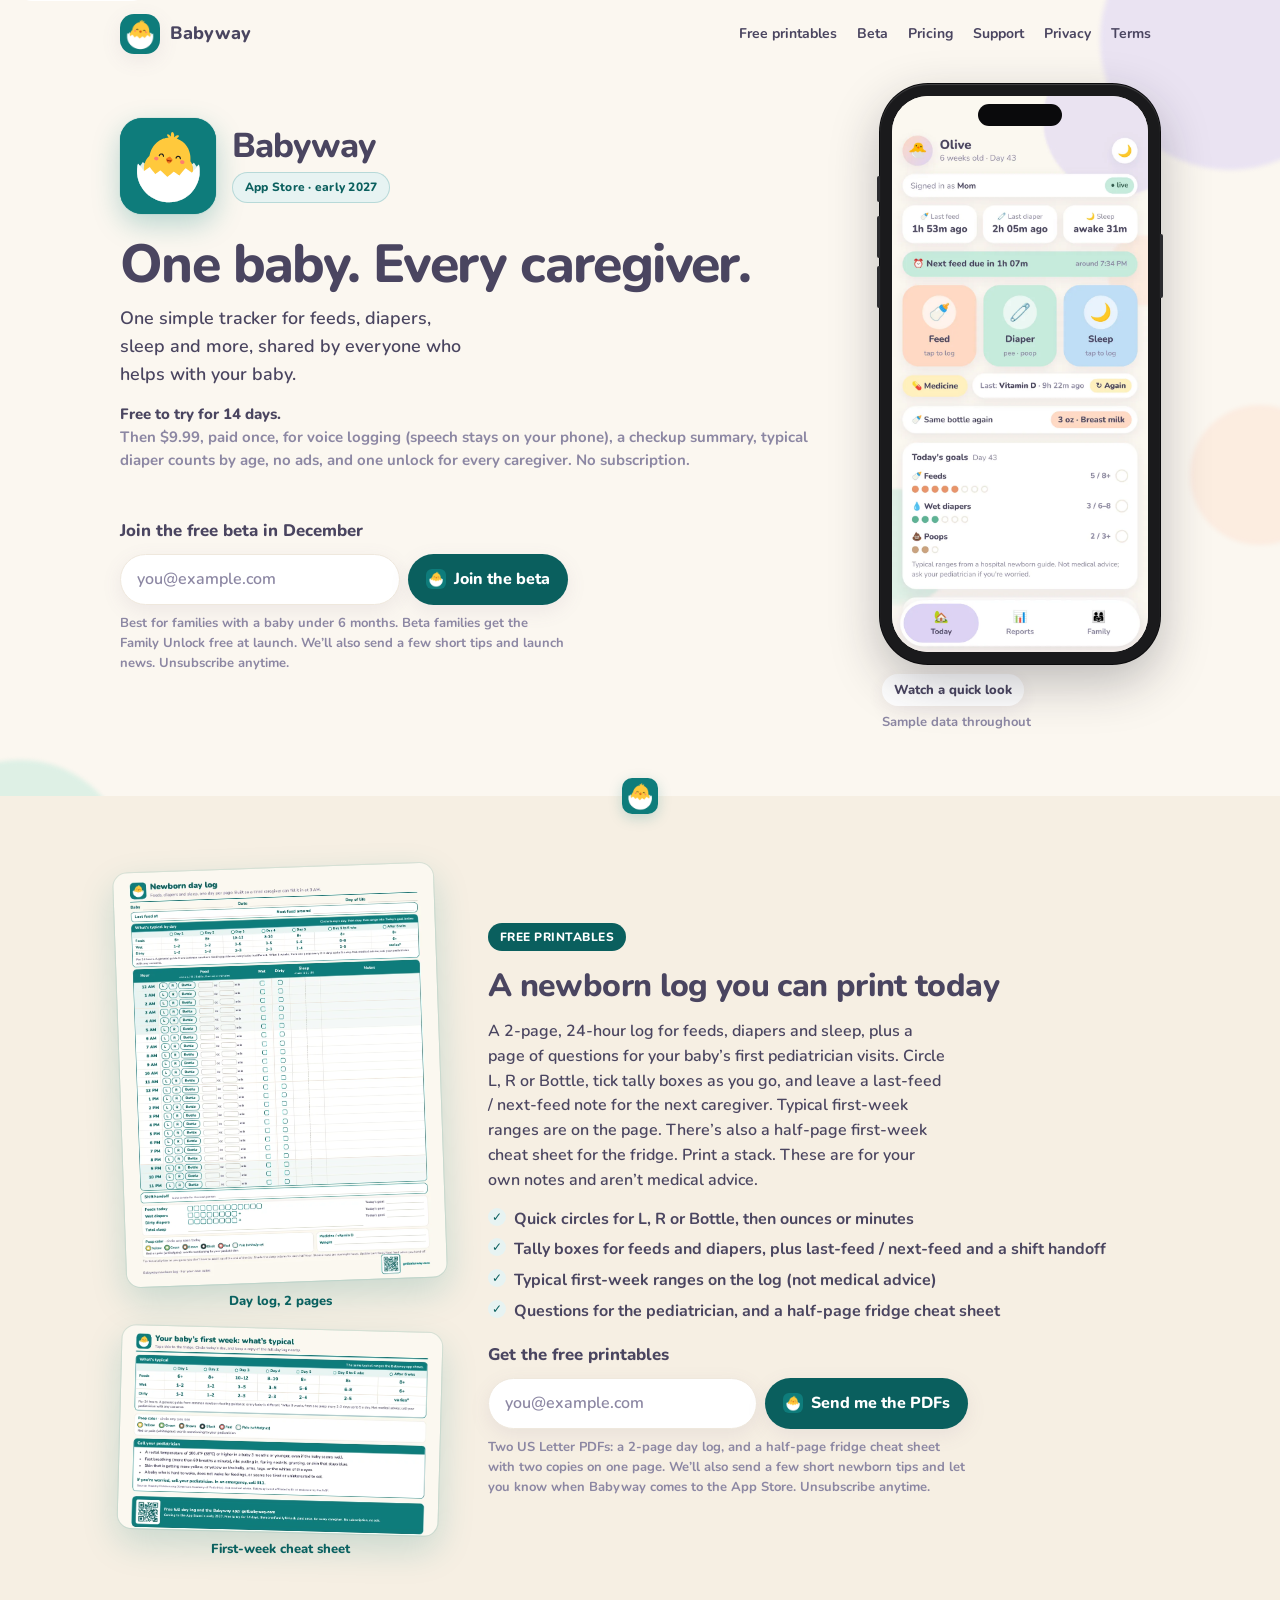
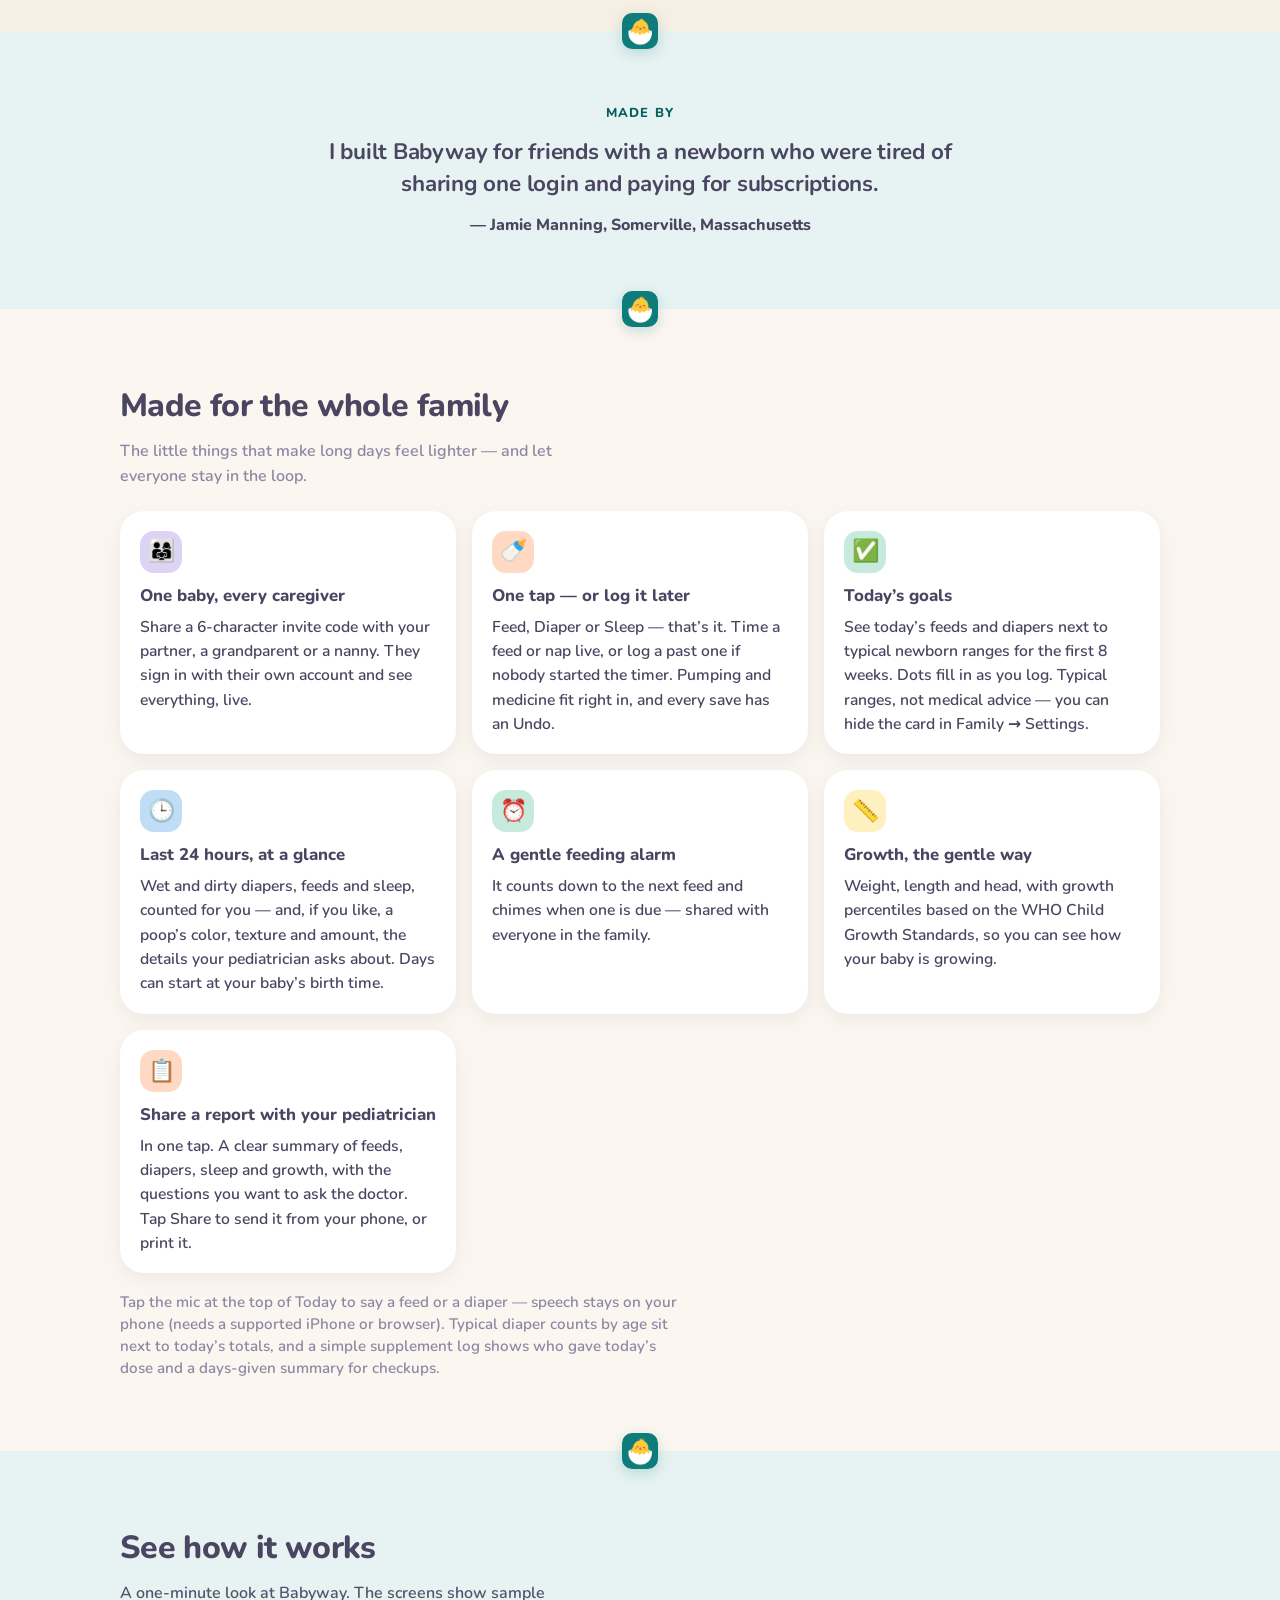
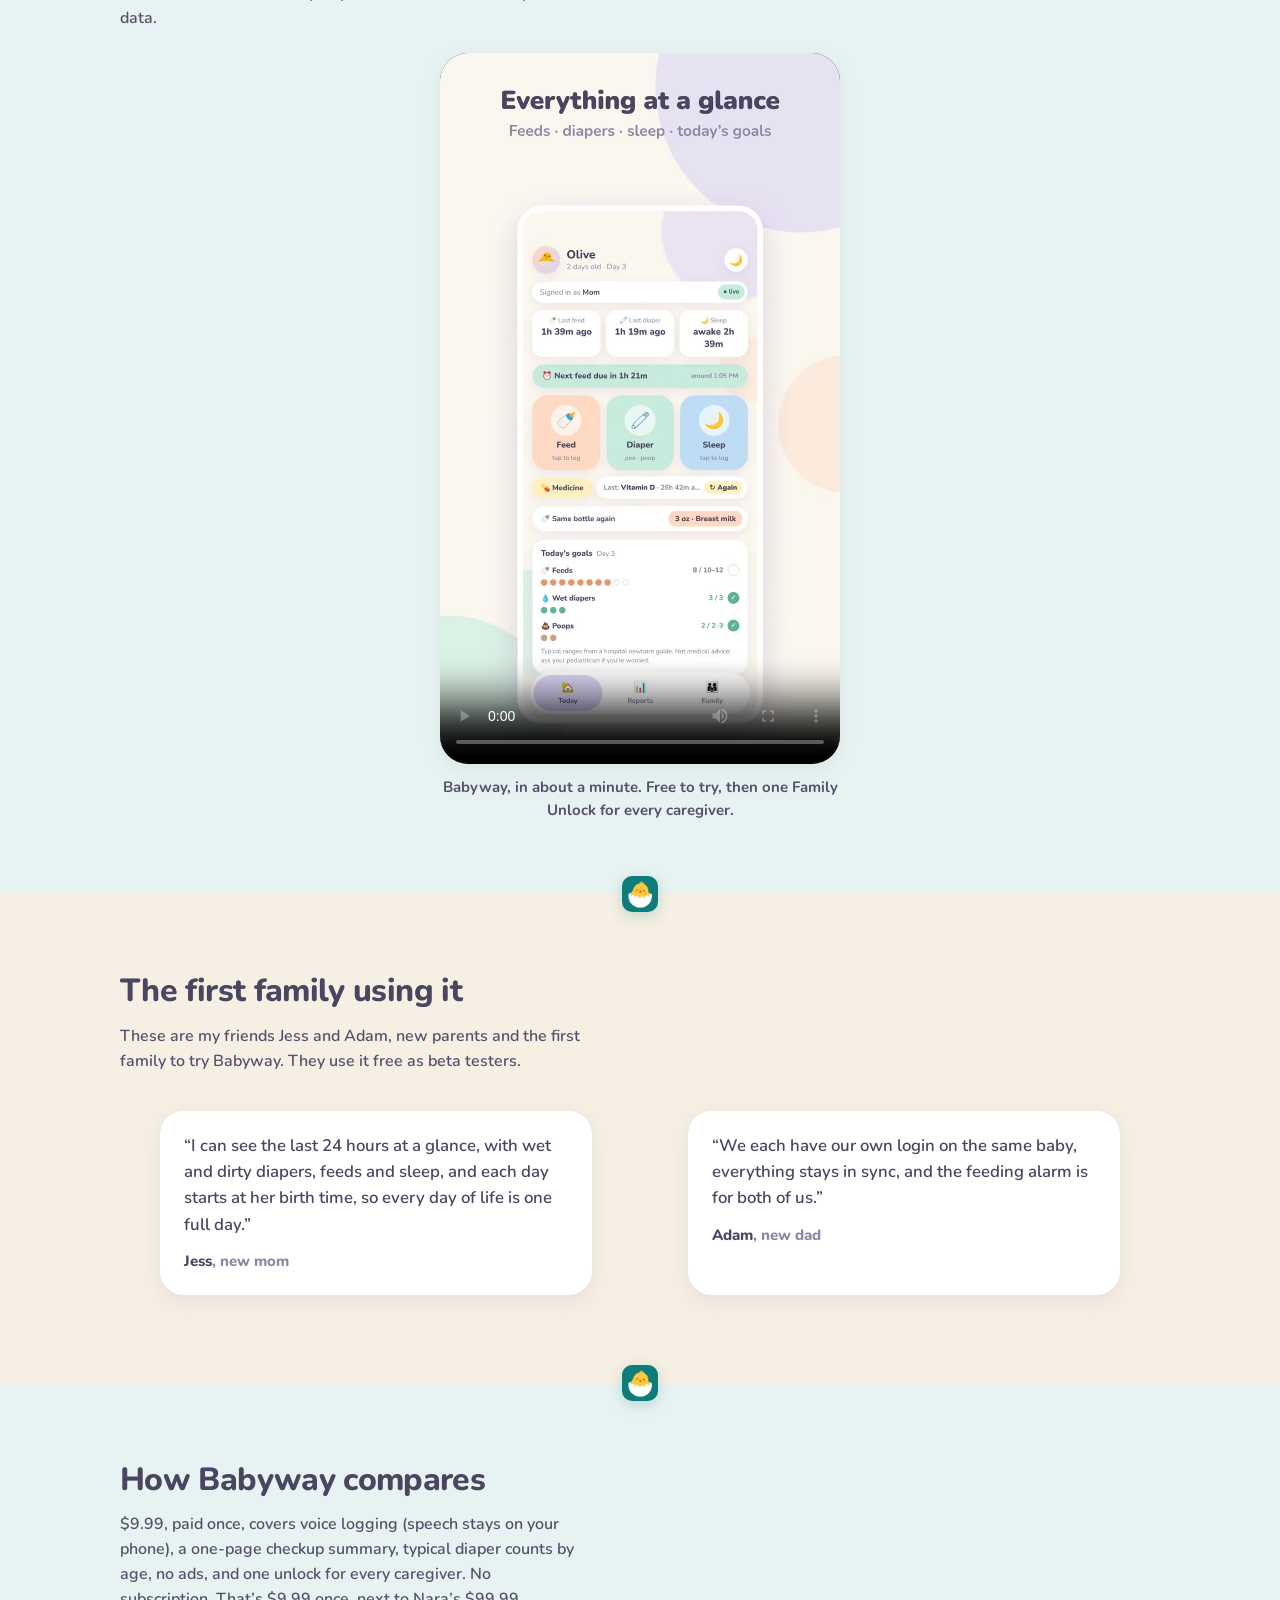
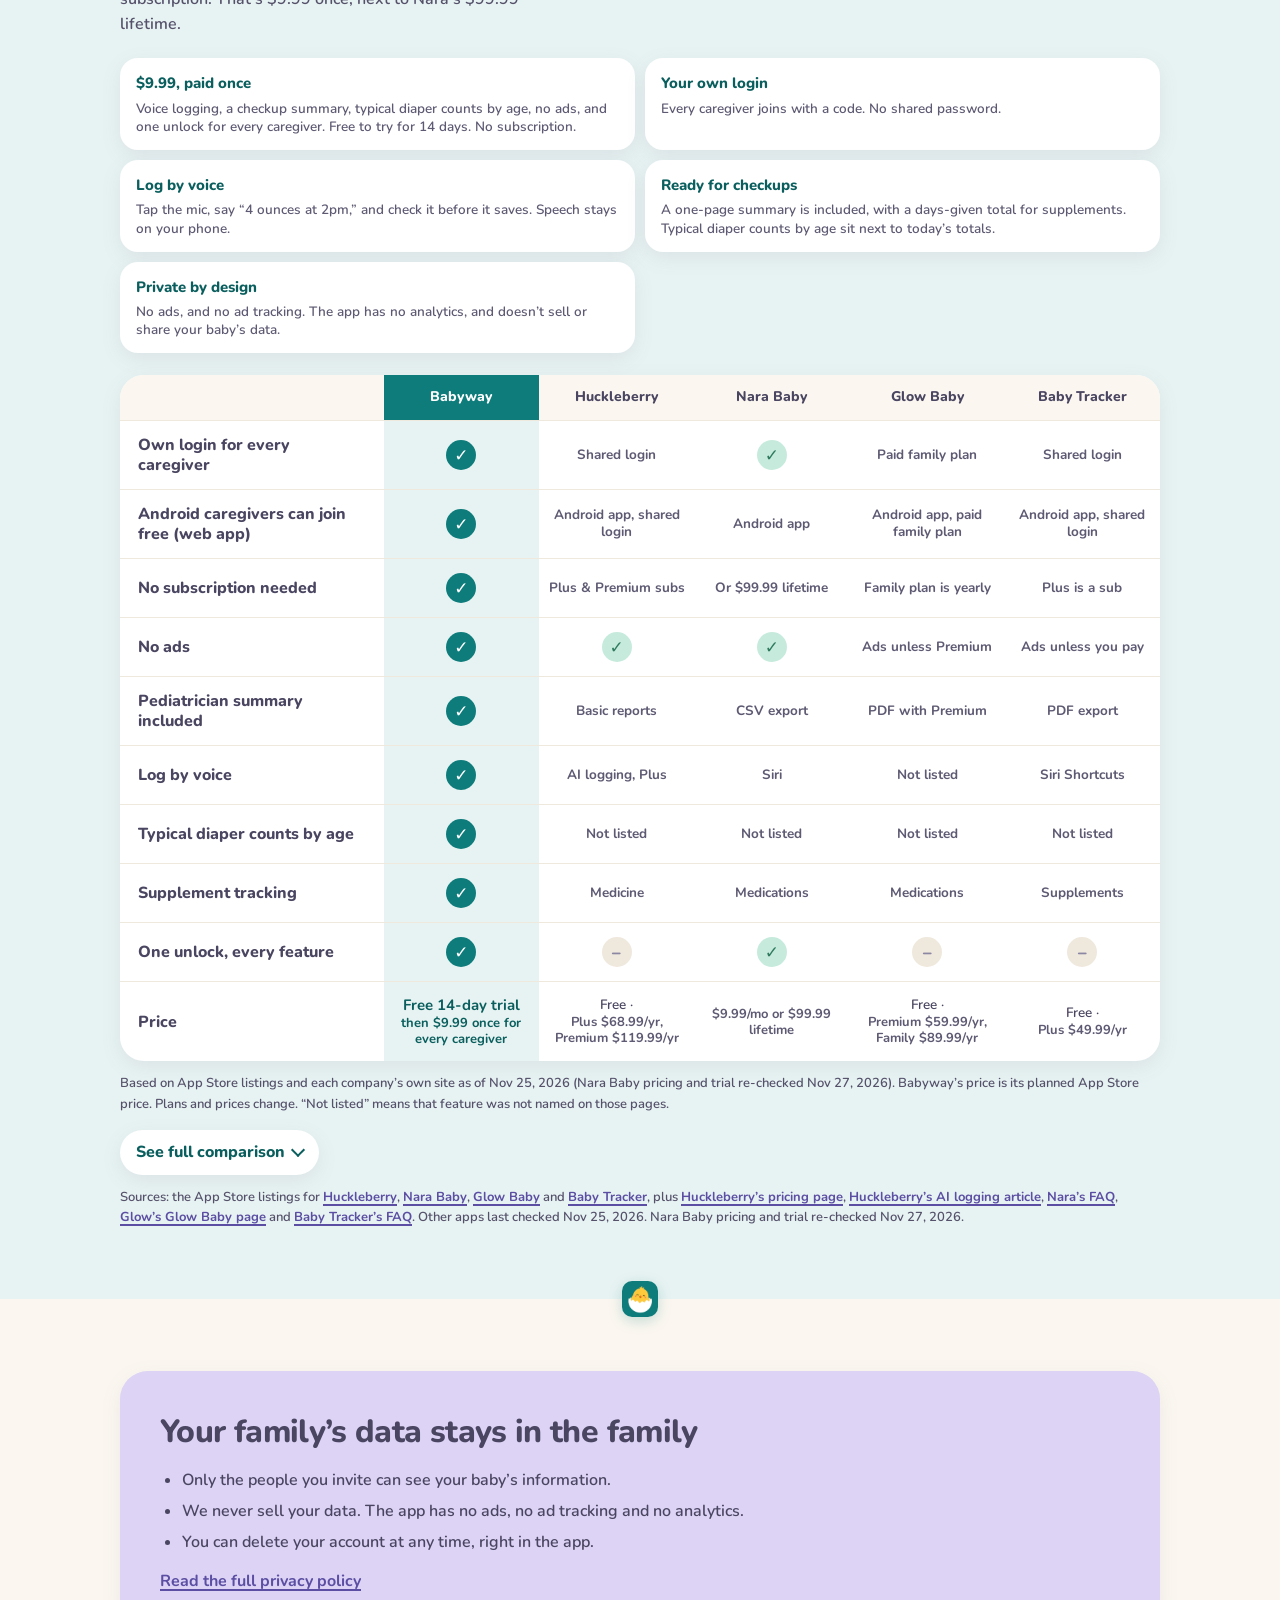
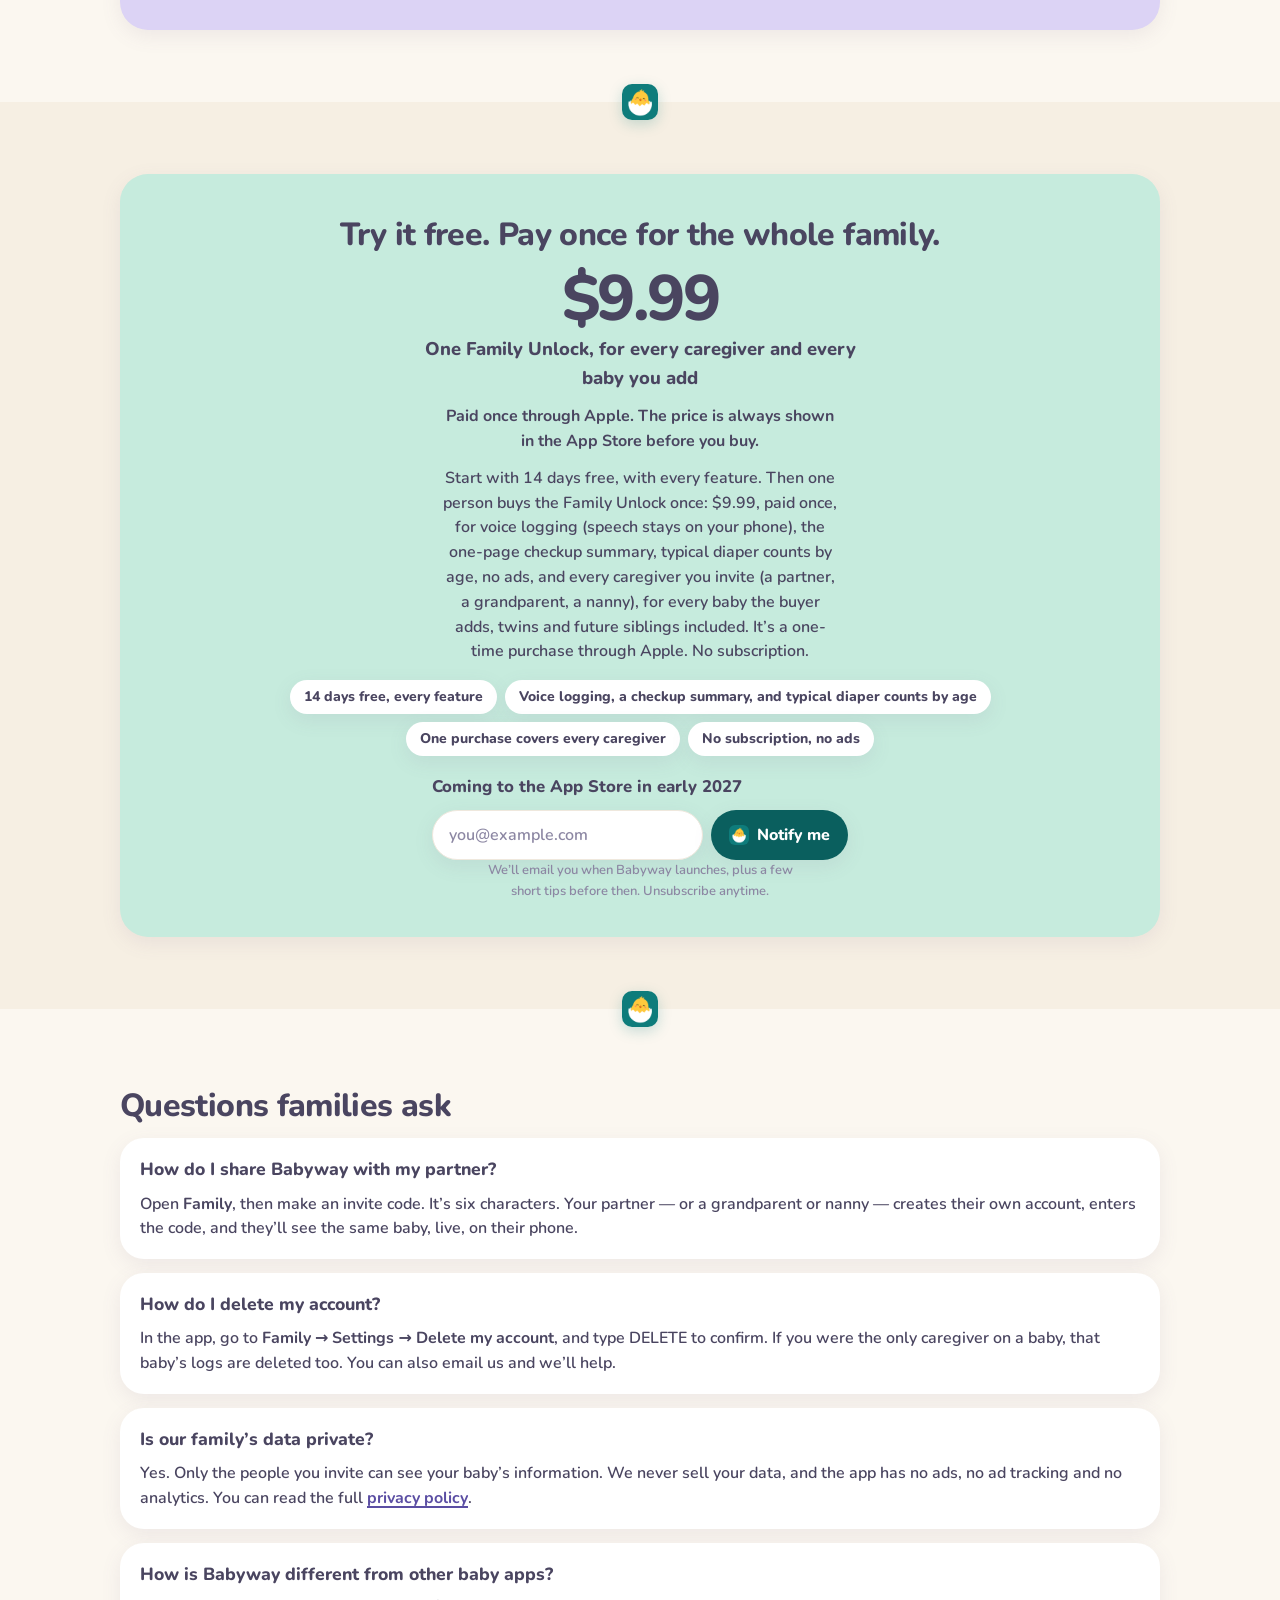
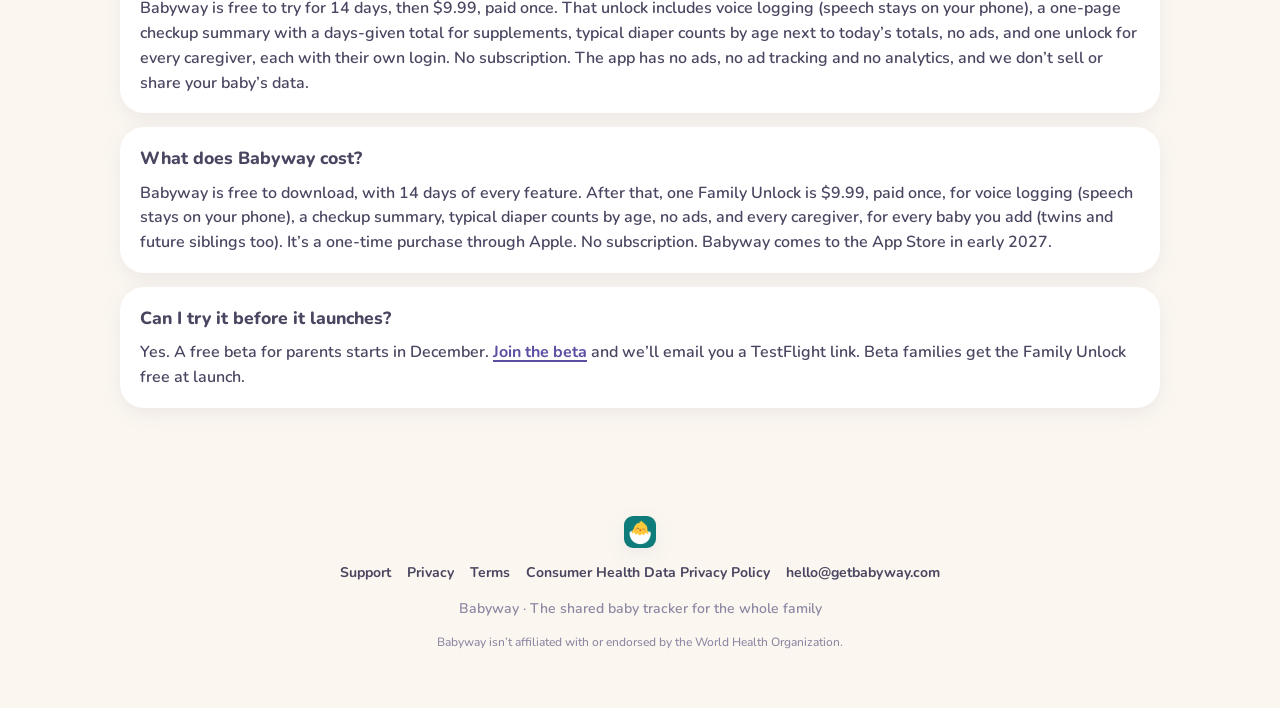
==== commit ab46f5ab: "Lead $9.99 copy with what the Family Unlock buys, and re-check Nara. Nara's official FAQ, re-checked" ====
--- a/index.html
+++ b/index.html
@@ -8,12 +8,12 @@
 <meta name="theme-color" content="#FBF7F0" media="(prefers-color-scheme: light)">
 <meta name="theme-color" content="#FBF7F0" media="(prefers-color-scheme: dark)">
 <title>Babyway · The shared baby tracker for the whole family</title>
-<meta name="description" content="Babyway is a simple baby tracker for feeds, diapers, sleep, pumping and medicine. One shared profile for every caregiver, with live timers or past-entry logging, daily goals for the first 8 weeks, live sync, a feeding alarm, growth charts and a pediatrician report you can share. Free to try for 14 days, then one Family Unlock covers every caregiver. Coming to the App Store in early 2027 · No subscription, no ads.">
+<meta name="description" content="Babyway is a simple baby tracker for feeds, diapers, sleep, pumping and medicine. $9.99, paid once, covers voice logging (speech stays on your phone), a checkup summary, typical diaper counts by age, no ads, and one Family Unlock for every caregiver. Free to try for 14 days. Coming to the App Store in early 2027. No subscription.">
 <link rel="canonical" href="https://getbabyway.com/">
 <meta property="og:type" content="website">
 <meta property="og:site_name" content="Babyway">
 <meta property="og:title" content="Babyway · The shared baby tracker for the whole family">
-<meta property="og:description" content="One shared baby profile for every caregiver. Feeds, diapers and sleep in one tap. Free to try for 14 days, then one Family Unlock for the whole family. Coming to the App Store in early 2027 · No subscription, no ads.">
+<meta property="og:description" content="One shared baby profile for every caregiver. $9.99, paid once, covers voice logging, a checkup summary, typical diaper counts by age, no ads, and one unlock for the whole family. Free to try for 14 days. Coming to the App Store in early 2027. No subscription.">
 <meta property="og:url" content="https://getbabyway.com/">
 <meta property="og:image" content="https://getbabyway.com/img/og-early-2027.png">
 <meta property="og:image:width" content="1200">
@@ -21,7 +21,7 @@
 <meta property="og:image:alt" content="Babyway — a simple, shared baby tracker for the whole family. Free to try, then one unlock for every caregiver. Coming to the App Store in early 2027.">
 <meta name="twitter:card" content="summary_large_image">
 <meta name="twitter:title" content="Babyway · The shared baby tracker for the whole family">
-<meta name="twitter:description" content="One shared baby profile for every caregiver. Feeds, diapers and sleep in one tap. Free to try for 14 days, then one Family Unlock for the whole family. Coming to the App Store in early 2027 · No subscription, no ads.">
+<meta name="twitter:description" content="One shared baby profile for every caregiver. $9.99, paid once, covers voice logging, a checkup summary, typical diaper counts by age, no ads, and one unlock for the whole family. Free to try for 14 days. Coming to the App Store in early 2027. No subscription.">
 <meta name="twitter:image" content="https://getbabyway.com/img/og-early-2027.png">
 <!-- Once the app is live on the App Store, uncomment the next line and replace APP_ID with the numeric Apple ID from App Store Connect (App Information → Apple ID). This shows Safari's "Open in App Store" banner on iPhone. Do not turn it on before that ID exists. -->
 <!-- <meta name="apple-itunes-app" content="app-id=APP_ID"> -->
@@ -66,7 +66,7 @@
         </div>
         <h1>One baby. Every caregiver.</h1>
         <p class="lede">One simple tracker for feeds, diapers, sleep and more, shared by everyone who helps with your baby.</p>
-        <p class="price-hint"><b>Free to try for 14 days.</b><br>Then one Family Unlock, paid once, covers every caregiver. No subscription, no ads.</p>
+        <p class="price-hint"><b>Free to try for 14 days.</b><br>Then $9.99, paid once, for voice logging (speech stays on your phone), a checkup summary, typical diaper counts by age, no ads, and one unlock for every caregiver. No subscription.</p>
       </div>
       <div class="demo-wrap">
         <div class="iphone">
@@ -242,24 +242,24 @@
     <div class="chick-mark" aria-hidden="true"><img src="icons/icon-192.png" width="36" height="36" alt=""></div>
     <div class="wrap">
       <h2 id="compare-title">How Babyway compares</h2>
-      <p class="intro">The popular baby apps are useful, but a lot of what families need sits behind a subscription, ads, or a shared login. Babyway is simpler: one unlock, paid once, for every caregiver.</p>
+      <p class="intro">$9.99, paid once, covers voice logging (speech stays on your phone), a one-page checkup summary, typical diaper counts by age, no ads, and one unlock for every caregiver. No subscription. That’s $9.99 once, next to Nara’s $99.99 lifetime.</p>
       <ul class="why-pills">
-        <li><b>$9.99, paid once</b><span>Free to try for 14 days, then one Family Unlock. No subscription, no ads.</span></li>
+        <li><b>$9.99, paid once</b><span>Voice logging, a checkup summary, typical diaper counts by age, no ads, and one unlock for every caregiver. Free to try for 14 days. No subscription.</span></li>
         <li><b>Your own login</b><span>Every caregiver joins with a code. No shared password.</span></li>
         <li><b>Log by voice</b><span>Tap the mic, say “4 ounces at 2pm,” and check it before it saves. Speech stays on your phone.</span></li>
         <li><b>Ready for checkups</b><span>A one-page summary is included, with a days-given total for supplements. Typical diaper counts by age sit next to today’s totals.</span></li>
         <li><b>Private by design</b><span>No ads, and no ad tracking. The app has no analytics, and doesn’t sell or share your baby’s data.</span></li>
       </ul>
 <!--
-  Comparison sources, checked November 25, 2026 (re-checked the same afternoon). Re-check before changing any cell. Sprout Baby, Baby Connect, Talli and Hatch were researched the same day but are not in this table: Hatch is a sleep device, not a peer logging app; Sprout and Baby Connect prices are listed on the App Store or third-party roundups, but caregiver and ads details were not as clearly documented on official pages as the four apps below; Talli’s app is tied to a $109.99 hardware tracker. Do not name those four in this table without equally strong official sources.
+  Comparison sources, checked November 25, 2026. Nara Baby pricing and trial re-checked November 27, 2026 from Nara’s official FAQ and US App Store listing only. Re-check before changing any cell. Sprout Baby, Baby Connect, Talli and Hatch were researched the same day but are not in this table: Hatch is a sleep device, not a peer logging app; Sprout and Baby Connect prices are listed on the App Store or third-party roundups, but caregiver and ads details were not as clearly documented on official pages as the four apps below; Talli’s app is tied to a $109.99 hardware tracker. Do not name those four in this table without equally strong official sources.
   Huckleberry
     - App Store listing (description + in-app purchases: Plus $11.99/mo or $68.99/yr, Premium $14.99/mo or $119.99/yr): https://apps.apple.com/us/app/huckleberry-baby-tracker/id1169136078
     - Pricing page + FAQ ("caregivers can sign in to the same account on each phone"; subscriptions auto-renew; Enhanced Reports are Plus/Premium): https://huckleberrycare.com/pricing
     - No ads: Google Play listing shows no "Contains ads" label: https://play.google.com/store/apps/details?id=com.huckleberry_labs.app
     - AI logging (text, voice or photo) is a Plus/Premium feature, not free (pricing page feature table, Nov 25, 2026).
   Nara Baby
-    - FAQ ($9.99/month or $99.99 one-time lifetime; 7-day trial, can't add new logs without paying; unlimited caregivers; each user should register their own email and password; ad-free; no additional premium tiers; CSV export): https://nara.com/pages/nara-baby-app-faqs
-    - App Store listing: https://apps.apple.com/us/app/nara-baby-pregnancy-tracker/id1444639029
+    - FAQ, re-checked Nov 27, 2026. Exact wording: “The Nara app is $9.99/month or $99.99 one-time (lifetime), with occasional promotions offered to qualifying users.” “Is Nara Baby a paid app? Yes, Nara has two plans to choose from — monthly and lifetime.” “Yes, Nara families get a 7-day free trial with full access to the app. The trial starts when you log your first track.” “You don't need to give payment info until you subscribe. When your 7 day trial ends, you won't be charged unless you actively opt-in to the monthly subscription or purchase the lifetime plan. If you decide not to subscribe, you’ll still be able to view and export your existing tracking data in the app, but you won’t be able to add new tracking.” “You can still view and export everything you logged during the trial; you can't add new entries until you sign up for a monthly subscription or lifetime plan.” Also: unlimited caregivers; each user should register their own email and password; ad-free; no additional premium tiers; CSV export. https://nara.com/pages/nara-baby-app-faqs
+    - App Store listing, re-checked Nov 27, 2026: listed as Free with In-App Purchases. In-App Purchases shown include “Nara Baby Monthly” at $6.99 and $9.99, and “Nara Baby Lifetime” at $29.99, $69.99, $79.99 and $99.99 (promotional tiers; the public comparison uses the standard FAQ prices of $9.99/month and $99.99 lifetime). The listing description did not state the trial length; trial wording is from the FAQ. https://apps.apple.com/us/app/nara-baby-pregnancy-tracker/id1444639029
   Glow Baby
     - App Store listing (Premium $59.99/yr, $29.99/3 mo, $79.99 lifetime; auto-renewing): https://apps.apple.com/us/app/glow-baby-tracker-growth-app/id1077177456
     - Glow Baby page + FAQ (Premium = ad-free experience and PDF/CSV export; a Premium Family Plan, about $90/yr, is required to add a second caregiver): https://wp.glowing.com/glow-baby-app
@@ -379,7 +379,7 @@
           <span role="cell">Free · <small>Plus $49.99/yr</small></span>
         </div>
       </div>
-      <p class="compare-caption" id="checks-foot">Based on App Store listings and each company’s own site as of Nov 25, 2026. Babyway’s price is its planned App Store price. Plans and prices change. “Not listed” means that feature was not named on those pages.</p>
+      <p class="compare-caption" id="checks-foot">Based on App Store listings and each company’s own site as of Nov 25, 2026 (Nara Baby pricing and trial re-checked Nov 27, 2026). Babyway’s price is its planned App Store price. Plans and prices change. “Not listed” means that feature was not named on those pages.</p>
 
       <details class="compare-details">
         <summary>See full comparison</summary>
@@ -389,7 +389,7 @@
             <dl>
               <dt>Caregivers</dt><dd>Each person signs in with their <b>own account</b> and joins with a 6-character invite code.</dd>
               <dt>What’s included</dt><dd>Feeds, diapers, sleep, pumping, medicine and supplements (live timer or log a past entry), last-24-hour counts with typical diaper counts by age, daily goals for the first 8 weeks, a feeding alarm, growth charts and a one-page checkup summary that includes days given for supplements. Tap the mic on Today to say a feed, a diaper or a supplement, then check it before it saves. Speech stays on your phone (needs a supported iPhone or browser).</dd>
-              <dt>Ads and upgrades</dt><dd>No ads, no subscriptions. Free for 14 days, then one Family Unlock covers every caregiver, for every baby you add (twins and future siblings too).</dd>
+              <dt>Ads and upgrades</dt><dd>No ads, no subscriptions. Free for 14 days, then $9.99, paid once, for voice logging, a checkup summary, typical diaper counts by age, and one Family Unlock for every caregiver, for every baby you add (twins and future siblings too). That’s $9.99 once, next to Nara’s $99.99 lifetime.</dd>
             </dl>
           </article>
           <article class="detail-card">
@@ -426,7 +426,7 @@
           </article>
         </div>
       </details>
-      <p class="compare-note">Sources: the App Store listings for <a href="https://apps.apple.com/us/app/huckleberry-baby-tracker/id1169136078">Huckleberry</a>, <a href="https://apps.apple.com/us/app/nara-baby-pregnancy-tracker/id1444639029">Nara Baby</a>, <a href="https://apps.apple.com/us/app/glow-baby-tracker-growth-app/id1077177456">Glow Baby</a> and <a href="https://apps.apple.com/us/app/baby-tracker-newborn-log/id779656557">Baby Tracker</a>, plus <a href="https://huckleberrycare.com/pricing">Huckleberry’s pricing page</a>, <a href="https://huckleberry.zendesk.com/hc/en-us/articles/38422287914515-What-is-the-AI-logging-feature">Huckleberry’s AI logging article</a>, <a href="https://nara.com/pages/nara-baby-app-faqs">Nara’s FAQ</a>, <a href="https://wp.glowing.com/glow-baby-app">Glow’s Glow Baby page</a> and <a href="https://nighp.com/babytracker/babytracker_faq.html">Baby Tracker’s FAQ</a>, re-checked Nov 25, 2026.</p>
+      <p class="compare-note">Sources: the App Store listings for <a href="https://apps.apple.com/us/app/huckleberry-baby-tracker/id1169136078">Huckleberry</a>, <a href="https://apps.apple.com/us/app/nara-baby-pregnancy-tracker/id1444639029">Nara Baby</a>, <a href="https://apps.apple.com/us/app/glow-baby-tracker-growth-app/id1077177456">Glow Baby</a> and <a href="https://apps.apple.com/us/app/baby-tracker-newborn-log/id779656557">Baby Tracker</a>, plus <a href="https://huckleberrycare.com/pricing">Huckleberry’s pricing page</a>, <a href="https://huckleberry.zendesk.com/hc/en-us/articles/38422287914515-What-is-the-AI-logging-feature">Huckleberry’s AI logging article</a>, <a href="https://nara.com/pages/nara-baby-app-faqs">Nara’s FAQ</a>, <a href="https://wp.glowing.com/glow-baby-app">Glow’s Glow Baby page</a> and <a href="https://nighp.com/babytracker/babytracker_faq.html">Baby Tracker’s FAQ</a>. Other apps last checked Nov 25, 2026. Nara Baby pricing and trial re-checked Nov 27, 2026.</p>
     </div>
   </section>
 
@@ -453,9 +453,10 @@
         <p class="amount">$9.99</p>
         <p class="once">One Family Unlock, for every caregiver and every baby you add</p>
         <p class="founding">Paid once through Apple. The price is always shown in the App Store before you buy.</p>
-        <p>Start with 14 days free, with every feature. Then one person buys the Family Unlock once, and everyone you invite (a partner, a grandparent, a nanny) is covered, for every baby the buyer adds, twins and future siblings included. It’s a one-time purchase through Apple.</p>
+        <p>Start with 14 days free, with every feature. Then one person buys the Family Unlock once: $9.99, paid once, for voice logging (speech stays on your phone), the one-page checkup summary, typical diaper counts by age, no ads, and every caregiver you invite (a partner, a grandparent, a nanny), for every baby the buyer adds, twins and future siblings included. It’s a one-time purchase through Apple. No subscription.</p>
         <ul>
           <li>14 days free, every feature</li>
+          <li>Voice logging, a checkup summary, and typical diaper counts by age</li>
           <li>One purchase covers every caregiver</li>
           <li>No subscription, no ads</li>
         </ul>
@@ -495,11 +496,11 @@
         </article>
         <article class="faq-item">
           <h3>How is Babyway different from other baby apps?</h3>
-          <p>Most popular baby trackers use a subscription, show ads, or ask caregivers to share one login. Babyway is free to try for 14 days, then $9.99, paid once, for every caregiver. Each person gets their own login. You can log a feed or a diaper by voice (speech stays on your phone). There’s a one-page summary for checkups, with a days-given total for supplements, and typical diaper counts by age next to today’s totals. The app has no ads, no ad tracking and no analytics, and we don’t sell or share your baby’s data.</p>
+          <p>Babyway is free to try for 14 days, then $9.99, paid once. That unlock includes voice logging (speech stays on your phone), a one-page checkup summary with a days-given total for supplements, typical diaper counts by age next to today’s totals, no ads, and one unlock for every caregiver, each with their own login. No subscription. The app has no ads, no ad tracking and no analytics, and we don’t sell or share your baby’s data.</p>
         </article>
         <article class="faq-item">
           <h3>What does Babyway cost?</h3>
-          <p>Babyway is free to download, with 14 days of every feature. After that, one Family Unlock covers every caregiver, for every baby you add (twins and future siblings too): $9.99, paid once. It’s a one-time purchase through Apple, with no subscription and no ads. Babyway comes to the App Store in early 2027.</p>
+          <p>Babyway is free to download, with 14 days of every feature. After that, one Family Unlock is $9.99, paid once, for voice logging (speech stays on your phone), a checkup summary, typical diaper counts by age, no ads, and every caregiver, for every baby you add (twins and future siblings too). It’s a one-time purchase through Apple. No subscription. Babyway comes to the App Store in early 2027.</p>
         </article>
         <article class="faq-item">
           <h3>Can I try it before it launches?</h3>
